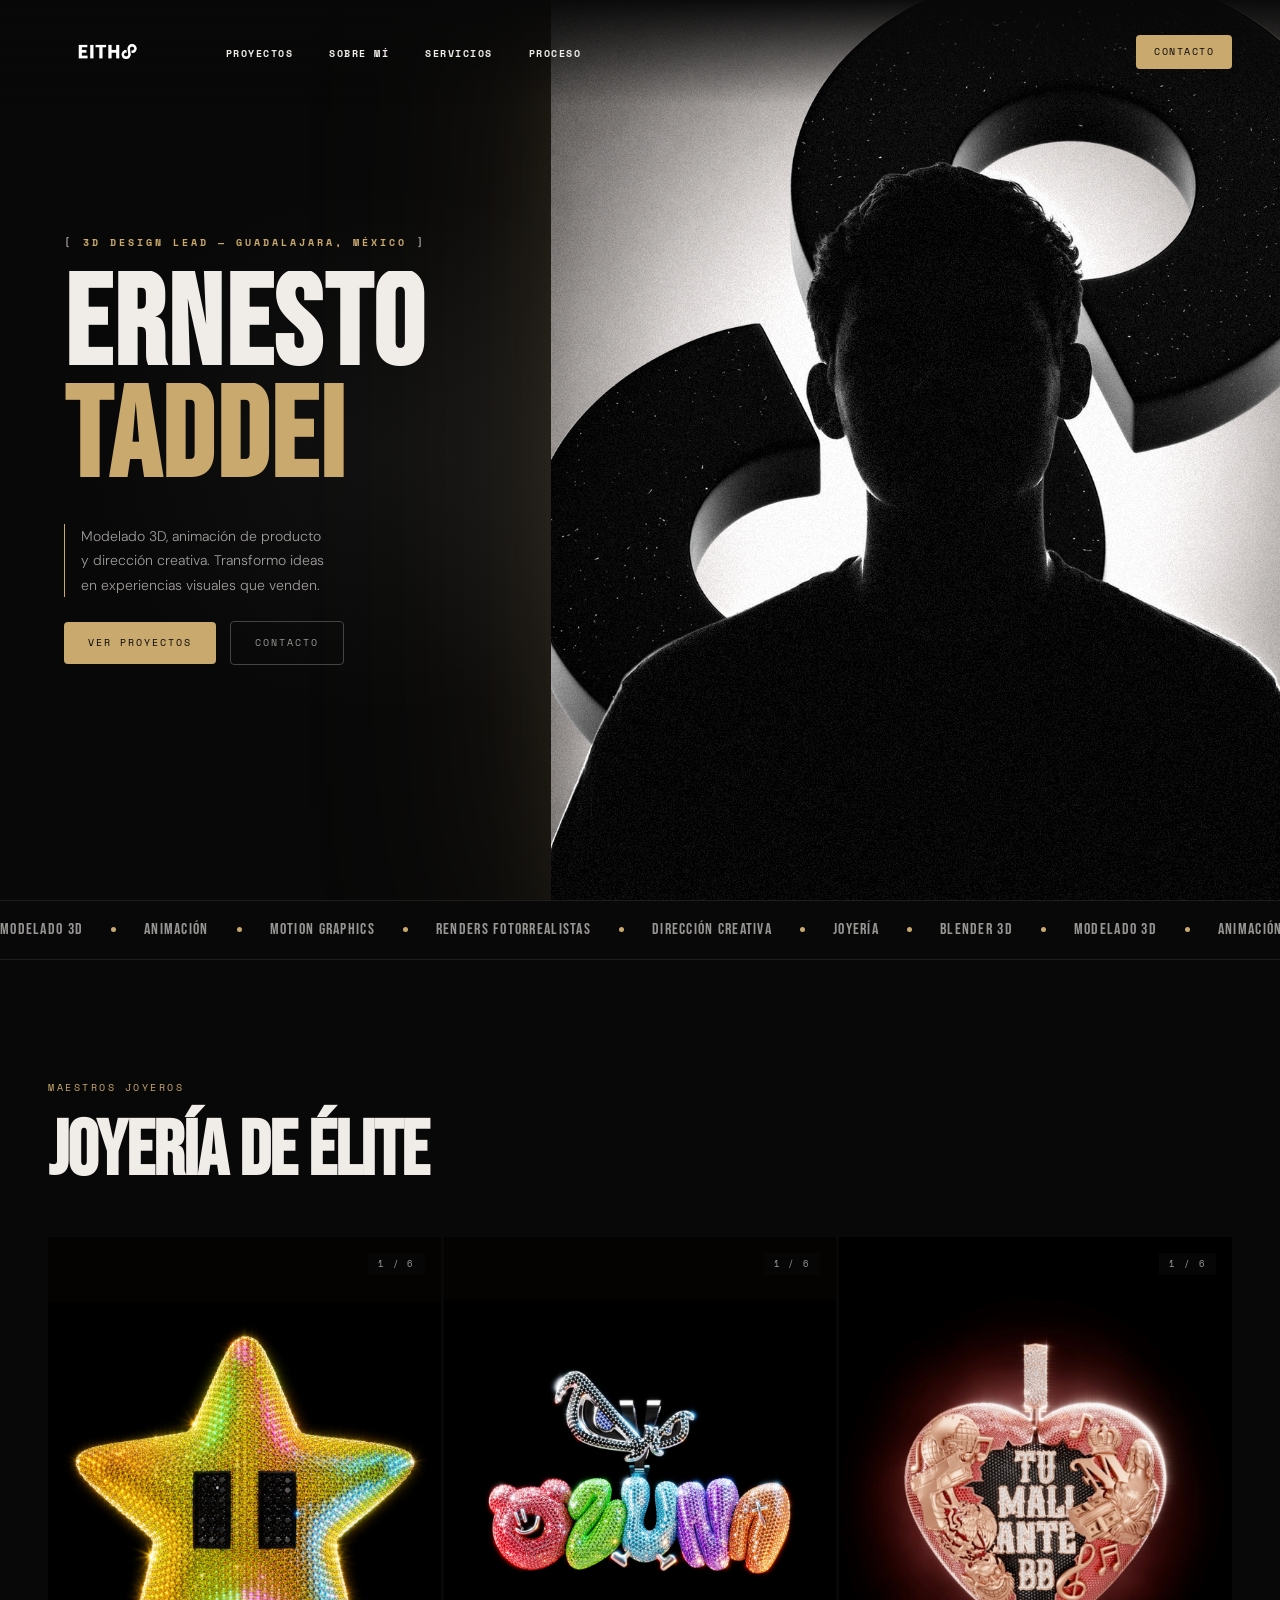
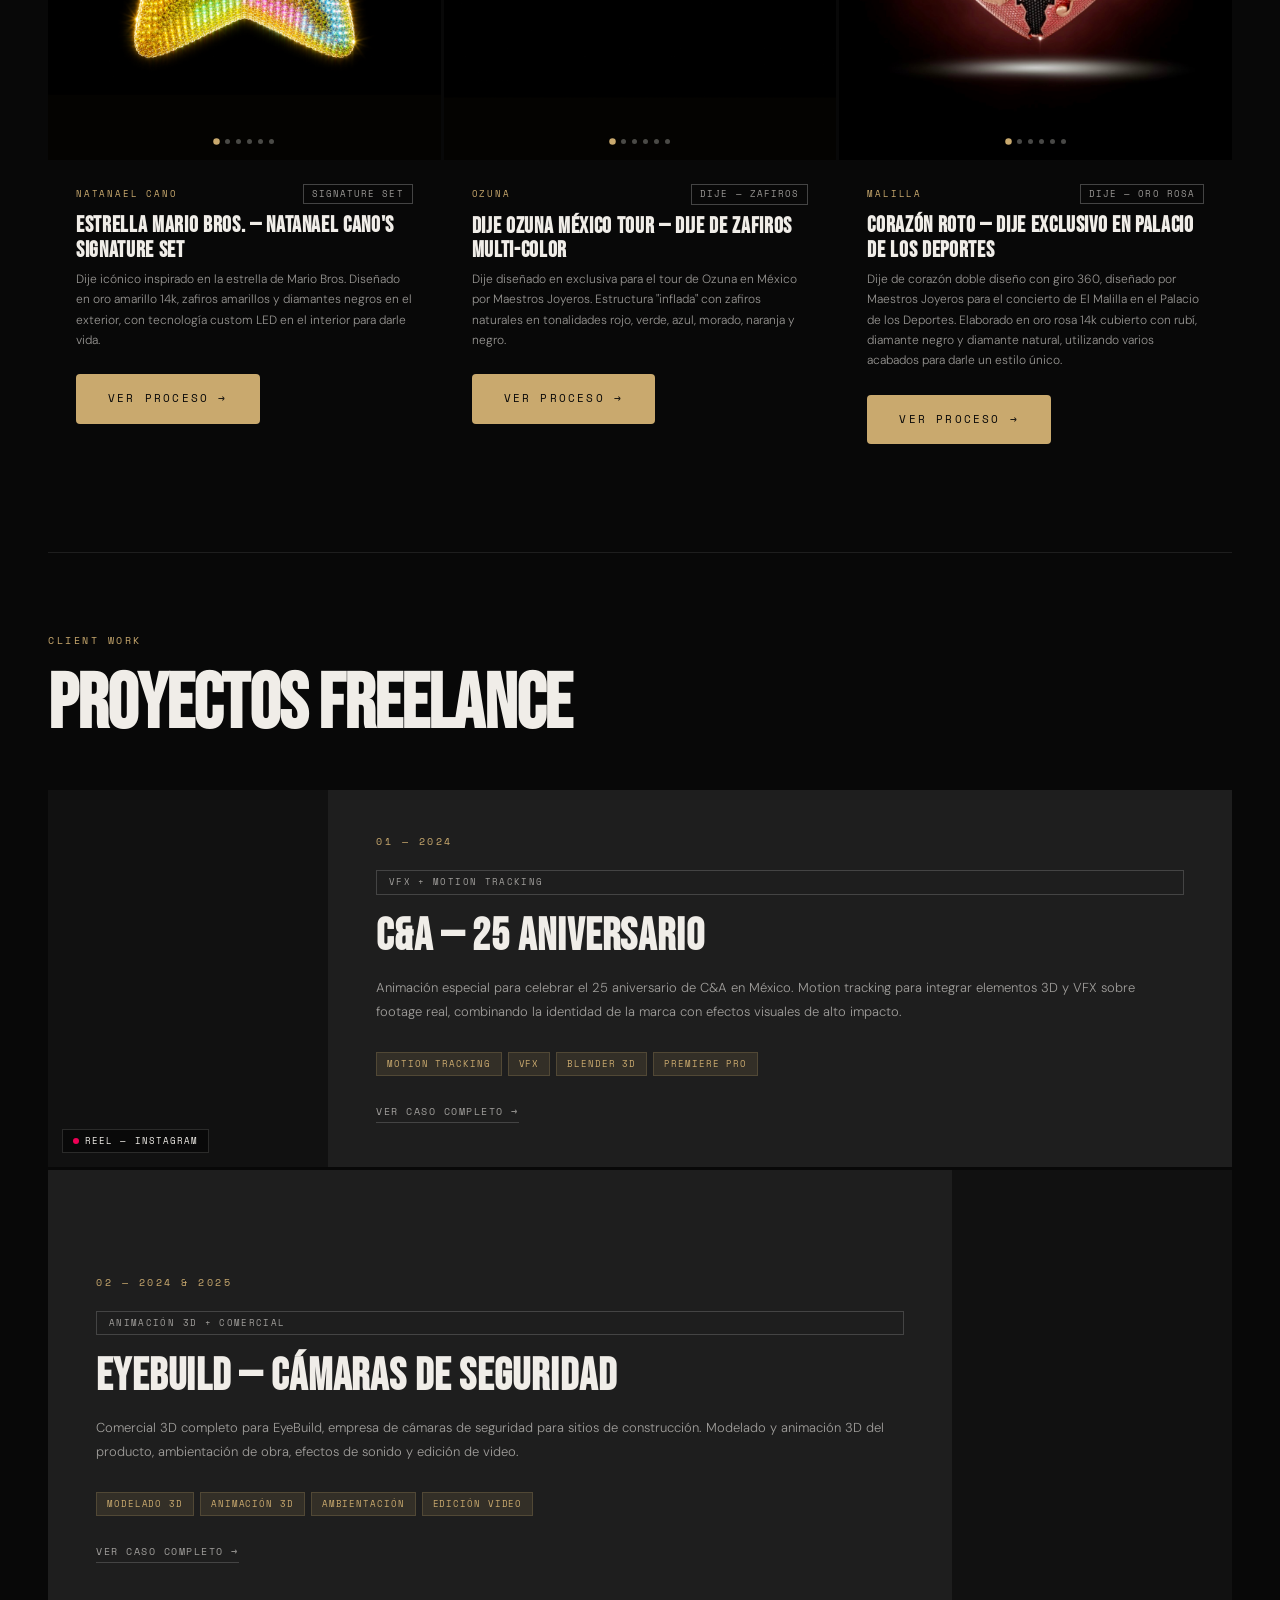
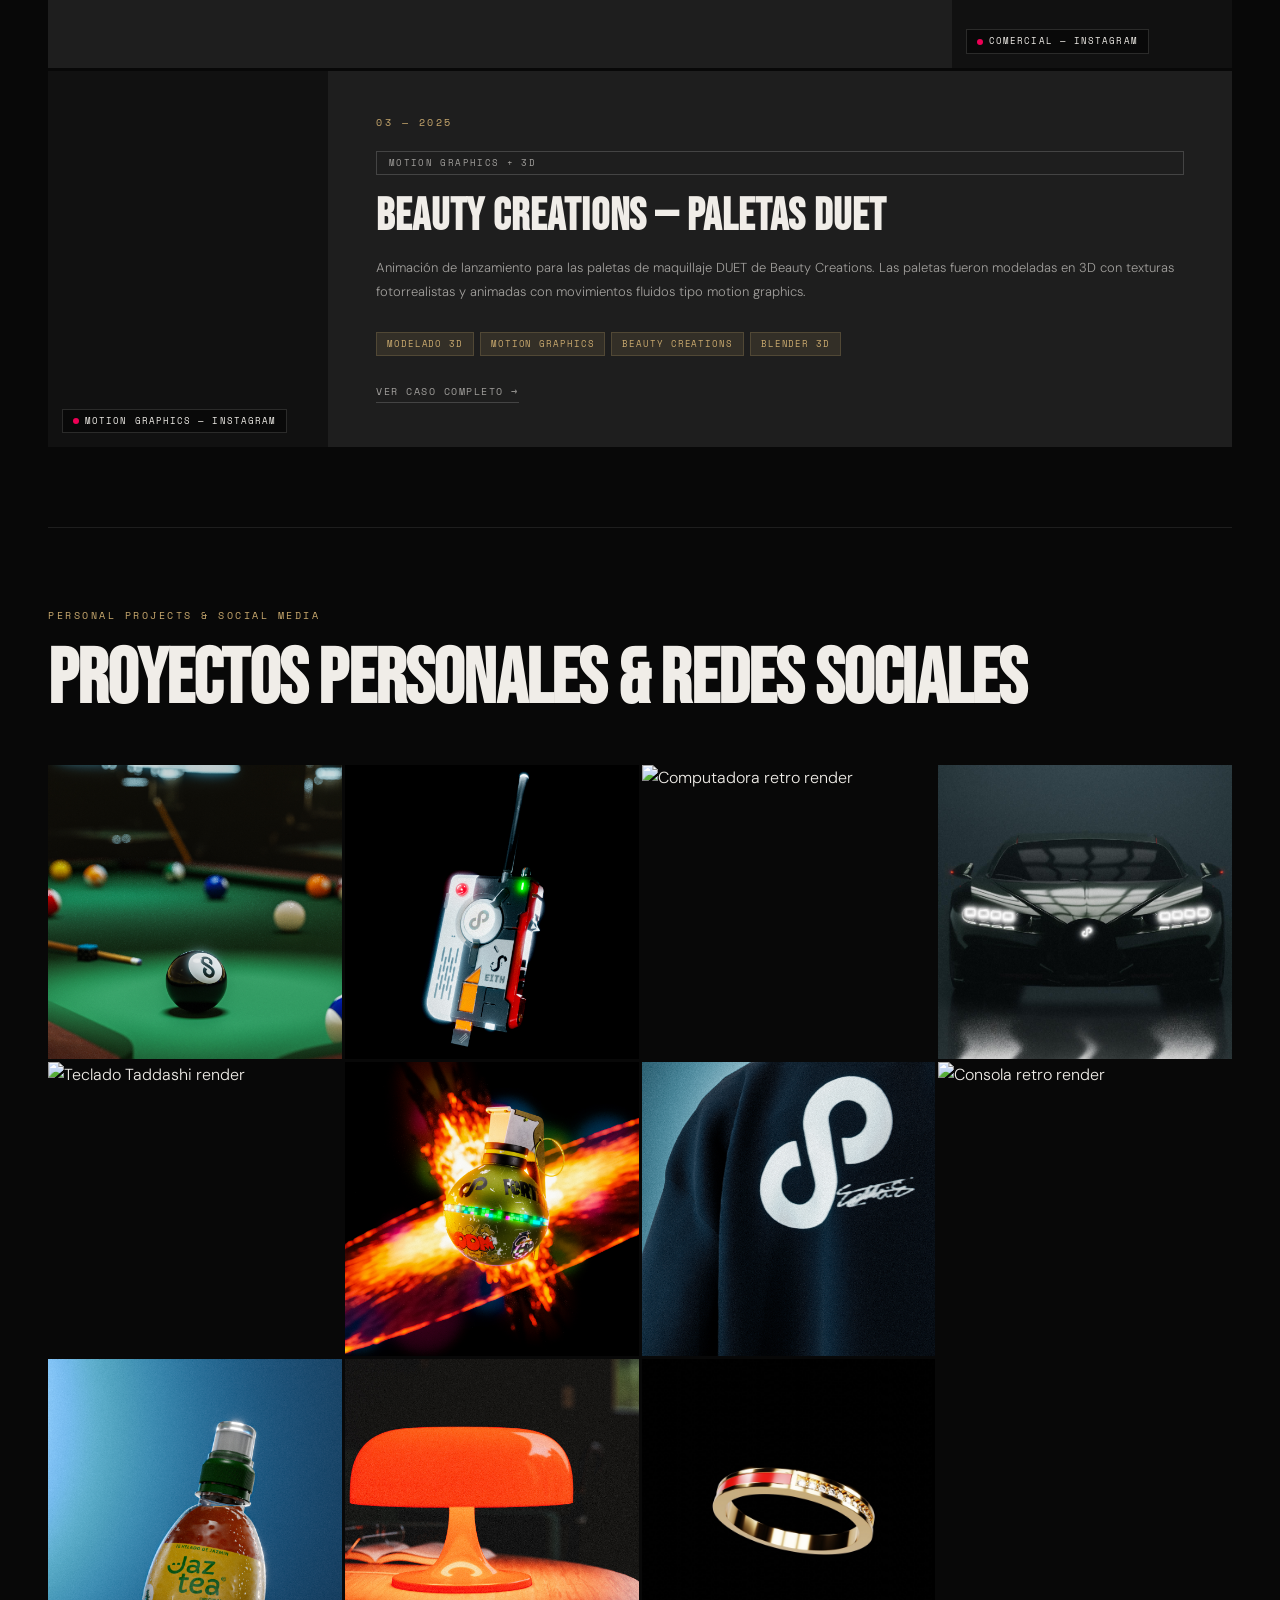
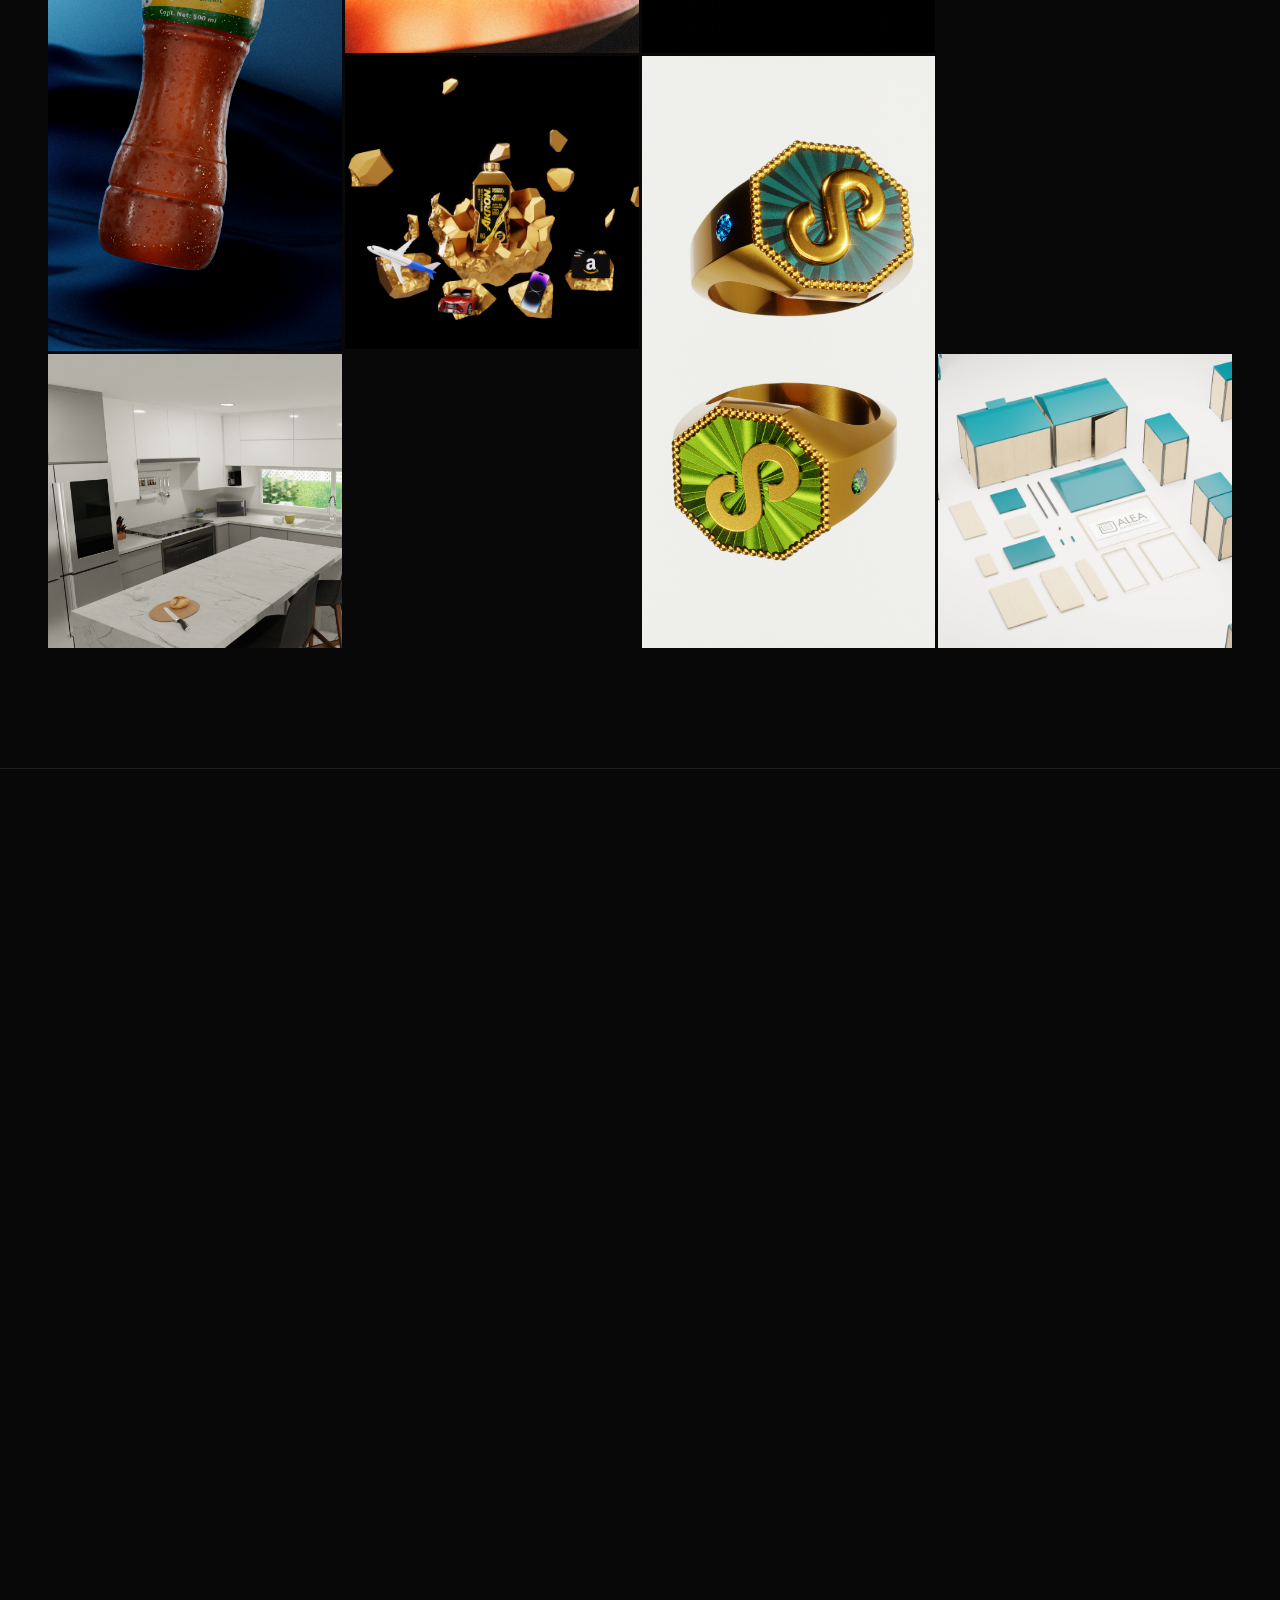
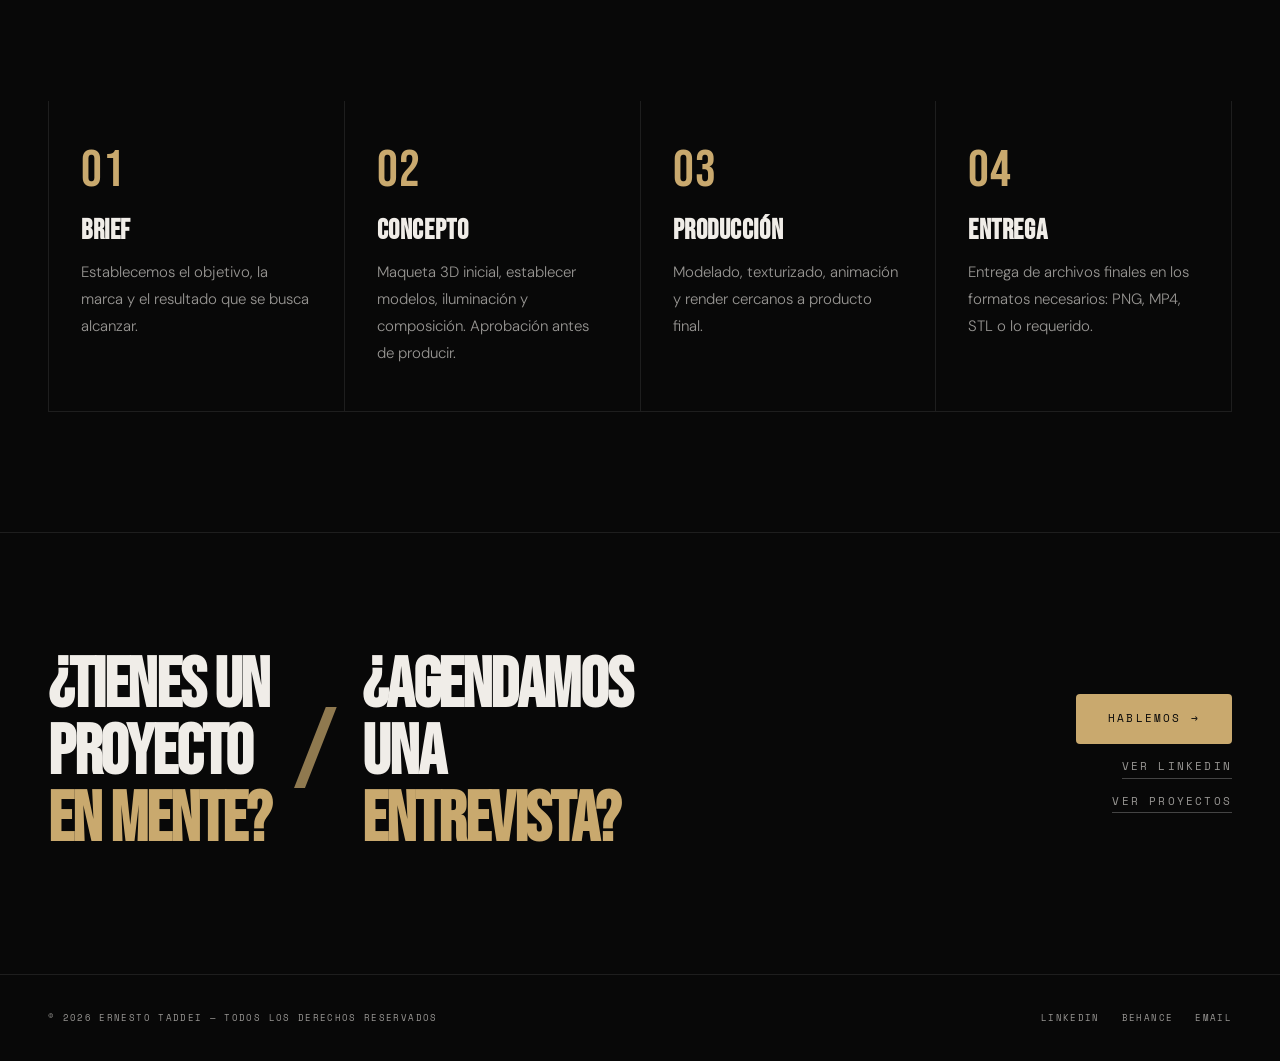
==== index.html @ a0e1994a "Actualiza años de proyectos EyeBuild y Beauty Creations Co-Authored-By: Claude Sonnet 5 <noreply@ant" ====
<!DOCTYPE html>
<html lang="es">
<head>
<meta charset="UTF-8"/>
<meta name="viewport" content="width=device-width, initial-scale=1.0"/>
<title>Ernesto Taddei — 3D Design Lead</title>
<link rel="stylesheet" href="assets/css/global.css"/>
<style>
/* ── HERO ── */
#hero{min-height:100vh;display:flex;align-items:center;padding:0 64px;position:relative;overflow:hidden;}
.hero-bg{position:absolute;inset:0;background:radial-gradient(ellipse 70% 80% at 75% 50%, rgba(240,237,232,.09) 0%, transparent 65%),radial-gradient(ellipse 40% 50% at 30% 50%, rgba(240,237,232,.04) 0%, transparent 60%);}
.hero-model-placeholder{position:absolute;right:-8%;top:50%;transform:translateY(-50%);width:68%;height:110%;display:flex;align-items:center;justify-content:center;pointer-events:none;}
.hero-model-img{width:100%;height:100%;object-fit:contain;object-position:center;display:block;filter:drop-shadow(0 0 120px rgba(201,169,110,.14)) drop-shadow(0 0 40px rgba(201,169,110,.08));}
.hero-content{position:relative;z-index:2;display:flex;flex-direction:column;align-items:flex-start;justify-content:center;max-width:42%;gap:0;}
.hero-title-block{margin-bottom:28px;}
.hero-eyebrow{font-family:var(--font-mono);font-size:10px;font-weight:700;letter-spacing:.3em;color:var(--gold);text-transform:uppercase;margin-bottom:20px;display:flex;align-items:center;gap:10px;opacity:0;animation:fadeUp .8s .3s forwards;}
.hero-eyebrow::before{content:'[';color:var(--muted);}
.hero-eyebrow::after{content:']';color:var(--muted);}
.hero-title{font-family:var(--font-display);font-size:clamp(72px,10vw,160px);line-height:.88;letter-spacing:.02em;}
.hero-title .line{display:block;overflow:hidden;}
.hero-title .line span{display:block;opacity:0;transform:translateY(100%);animation:slideUp .9s var(--ease) forwards;}
.hero-title .line:nth-child(1) span{animation-delay:.4s;}
.hero-title .line:nth-child(2) span{animation-delay:.55s;}
.ht-white{color:var(--white);}
.ht-gold{color:var(--gold);}
.hero-desc-block{display:flex;flex-direction:column;align-items:flex-start;gap:20px;opacity:0;animation:fadeUp .9s .85s forwards;}
.hero-desc-text{font-size:14px;color:var(--muted2);line-height:1.75;max-width:320px;border-left:1px solid var(--gold);padding-left:16px;}
.hero-cta-row{display:flex;gap:14px;align-items:center;margin-top:4px;}
.hero-btn-primary{font-family:var(--font-mono);font-size:10px;letter-spacing:.2em;text-transform:uppercase;color:var(--black);background:var(--gold);padding:13px 24px;text-decoration:none;transition:background .3s;display:flex;align-items:center;gap:8px;white-space:nowrap;border-radius:4px;}
.hero-btn-primary:hover{background:var(--white);}
.hero-btn-secondary{font-family:var(--font-mono);font-size:10px;letter-spacing:.2em;text-transform:uppercase;color:var(--muted);text-decoration:none;border:1px solid var(--gray-mid);padding:13px 24px;transition:color .3s,border-color .3s;border-radius:4px;}
.hero-btn-secondary:hover{color:var(--white);border-color:var(--white);}
.hero-bottom-bar{position:absolute;bottom:32px;left:64px;right:64px;display:flex;justify-content:space-between;align-items:center;opacity:0;animation:fadeUp .8s 1.2s forwards;}
.hbb-scroll{font-family:var(--font-mono);font-size:9px;letter-spacing:.2em;color:var(--muted);text-transform:uppercase;display:flex;align-items:center;gap:8px;}
.hbb-scroll::after{content:'↓';}
.hbb-year{font-family:var(--font-mono);font-size:9px;letter-spacing:.2em;color:var(--muted);text-transform:uppercase;}

/* ── WORK ── */
#work{padding:120px 0;}
.work-section-header{display:flex;align-items:flex-end;justify-content:space-between;padding:0 48px;margin-bottom:48px;}
.wsh-tag{font-family:var(--font-mono);font-size:10px;letter-spacing:.25em;color:var(--gold);text-transform:uppercase;margin-bottom:20px;}
.wsh-title{font-family:var(--font-display);font-size:clamp(44px,6vw,80px);line-height:.95;letter-spacing:-.01em;}
.wsh-right{display:flex;flex-direction:column;align-items:flex-end;gap:8px;padding-bottom:4px;}
.wsh-count{font-family:var(--font-mono);font-size:10px;letter-spacing:.2em;color:var(--muted);text-transform:uppercase;}
.work-divider{border:none;border-top:1px solid var(--gray);margin:80px 48px;}

/* Jewelry cards */
.jewelry-grid{padding:0 48px;display:grid;grid-template-columns:repeat(3,1fr);gap:3px;}
.jewelry-card{position:relative;background:var(--black);overflow:hidden;}
.jewelry-card-inner{position:relative;aspect-ratio:3/4;overflow:hidden;}
.carousel{position:relative;width:100%;height:100%;}
.carousel-slides{display:flex;width:100%;height:100%;transition:transform .7s var(--ease);}
.carousel-slide{flex-shrink:0;width:100%;height:100%;position:relative;}
.slide-placeholder{width:100%;height:100%;display:flex;align-items:center;justify-content:center;font-family:var(--font-display);font-size:11px;letter-spacing:.3em;color:rgba(201,169,110,.25);text-transform:uppercase;transition:transform .8s var(--ease);}
.slide-placeholder.dark-gold{background:linear-gradient(160deg,#12100a 0%,#1f1a0e 50%,#100e08 100%);}
.slide-placeholder.dark-blue{background:linear-gradient(160deg,#090b12 0%,#111826 50%,#080a10 100%);}
.slide-placeholder.dark-green{background:linear-gradient(160deg,#090e09 0%,#111a12 50%,#080c09 100%);}
.slide-art{position:absolute;inset:0;display:flex;align-items:center;justify-content:center;}
.j-ring-svg{width:90px;height:90px;animation:rotateSlow 20s linear infinite;}
.j-necklace{display:flex;flex-direction:column;align-items:center;gap:4px;}
.j-chain{width:2px;height:60px;background:linear-gradient(to bottom,transparent,rgba(201,169,110,.7),transparent);}
.j-pendant{width:28px;height:28px;background:rgba(201,169,110,.2);border:1px solid rgba(201,169,110,.6);clip-path:polygon(50% 0%,100% 50%,50% 100%,0% 50%);animation:pulse 3s ease-in-out infinite;}
.jewelry-card:hover .slide-placeholder{transform:scale(1.04);}
.carousel-dots{position:absolute;bottom:16px;left:50%;transform:translateX(-50%);display:flex;gap:6px;z-index:10;}
.c-dot{width:5px;height:5px;border-radius:50%;background:rgba(240,237,232,.3);cursor:pointer;transition:background .3s,transform .3s;border:none;padding:0;}
.c-dot.active{background:var(--gold);transform:scale(1.3);}
.c-arrow{position:absolute;top:50%;transform:translateY(-50%);width:36px;height:36px;background:rgba(8,8,8,.7);border:1px solid rgba(240,237,232,.15);border-radius:50%;display:flex;align-items:center;justify-content:center;color:var(--white);font-size:14px;cursor:pointer;z-index:10;opacity:0;transition:opacity .3s,background .3s;}
.c-arrow.prev{left:12px;}
.c-arrow.next{right:12px;}
.jewelry-card:hover .c-arrow{opacity:1;}
.c-arrow:hover{background:var(--gold);color:var(--black);border-color:var(--gold);}
.img-count{position:absolute;top:16px;right:16px;font-family:var(--font-mono);font-size:9px;letter-spacing:.15em;color:var(--muted2);background:rgba(8,8,8,.75);padding:4px 10px;z-index:10;backdrop-filter:blur(4px);}
.jewelry-info{padding:24px 28px 28px;background:var(--black);}
.jinfo-top{display:flex;align-items:center;justify-content:space-between;margin-bottom:10px;}
.jinfo-client{font-family:var(--font-mono);font-size:9px;letter-spacing:.2em;color:var(--gold);text-transform:uppercase;}
.jinfo-tag{font-family:var(--font-mono);font-size:9px;letter-spacing:.12em;color:var(--muted);text-transform:uppercase;border:1px solid var(--gray-mid);padding:2px 8px;}
.jinfo-title{font-family:var(--font-display);font-size:22px;letter-spacing:.03em;line-height:1.1;margin-bottom:6px;}
.jinfo-desc{font-size:12px;color:var(--muted);line-height:1.7;}
.jewelry-info .btn-primary{margin-top:24px;}

/* Client cards */
.client-list{padding:0 48px;display:flex;flex-direction:column;gap:3px;}
.client-card{display:flex;flex-direction:row;background:var(--gray);overflow:hidden;position:relative;transition:background .4s;align-items:stretch;}
.client-card:hover{background:#161616;}
.client-card.reverse{flex-direction:row-reverse;}
.client-media{position:relative;width:280px;flex-shrink:0;overflow:hidden;background:#111;}
.client-media-placeholder{width:100%;height:100%;min-height:400px;display:flex;align-items:center;justify-content:center;font-family:var(--font-display);font-size:10px;letter-spacing:.3em;color:rgba(201,169,110,.2);text-transform:uppercase;transition:transform .8s var(--ease);}
.client-card:hover .client-media-placeholder{transform:scale(1.04);}
.play-btn{position:absolute;inset:0;display:flex;align-items:center;justify-content:center;background:rgba(8,8,8,.35);transition:background .3s;}
.play-btn:hover{background:rgba(8,8,8,.55);}
.play-circle{width:56px;height:56px;border-radius:50%;border:1.5px solid rgba(240,237,232,.5);display:flex;align-items:center;justify-content:center;transition:border-color .3s,transform .3s;}
.play-btn:hover .play-circle{border-color:var(--gold);transform:scale(1.1);}
.play-triangle{width:0;height:0;border-style:solid;border-width:9px 0 9px 16px;border-color:transparent transparent transparent var(--white);margin-left:4px;}
.client-info{padding:44px 48px;display:flex;flex-direction:column;justify-content:center;flex:1;}
.cinfo-num{font-family:var(--font-mono);font-size:10px;letter-spacing:.25em;color:var(--gold);text-transform:uppercase;margin-bottom:20px;}
.cinfo-category{display:inline-block;font-family:var(--font-mono);font-size:9px;letter-spacing:.15em;color:var(--muted);text-transform:uppercase;border:1px solid var(--gray-mid);padding:4px 12px;margin-bottom:20px;}
.cinfo-title{font-family:var(--font-display);font-size:clamp(28px,3.5vw,48px);line-height:1;letter-spacing:.02em;margin-bottom:16px;}
.cinfo-desc{font-size:13px;color:var(--muted);line-height:1.85;margin-bottom:28px;}
.cinfo-tags{display:flex;flex-wrap:wrap;gap:6px;margin-bottom:28px;}
.ctag{font-family:var(--font-mono);font-size:9px;letter-spacing:.1em;color:var(--gold);text-transform:uppercase;background:var(--gold-dim);border:1px solid rgba(201,169,110,.2);padding:4px 10px;}
.cinfo-link{display:inline-flex;align-items:center;gap:8px;font-family:var(--font-mono);font-size:10px;letter-spacing:.15em;color:var(--muted);text-decoration:none;text-transform:uppercase;border-bottom:1px solid var(--gray-mid);padding-bottom:2px;transition:color .3s,border-color .3s;align-self:flex-start;}
.cinfo-link:hover{color:var(--gold);border-color:var(--gold);}
.video-badge{position:absolute;top:14px;left:14px;display:flex;align-items:center;gap:6px;background:rgba(8,8,8,.8);border:1px solid rgba(240,237,232,.15);padding:4px 10px;font-family:var(--font-mono);font-size:9px;letter-spacing:.12em;color:var(--white);text-transform:uppercase;z-index:5;backdrop-filter:blur(4px);}
.vb-dot{width:6px;height:6px;border-radius:50%;background:#e05;animation:blinkDot 1.5s ease-in-out infinite;}

/* Personal masonry */
.ver-mas-row{display:flex;justify-content:center;padding:40px 48px 0;}
.masonry-grid{padding:0 48px;display:flex;gap:3px;align-items:flex-start;}
.m-col{flex:1;display:flex;flex-direction:column;gap:3px;min-width:0;}
.m-card{position:relative;overflow:hidden;display:block;aspect-ratio:1;}
.m-card.m-tall{aspect-ratio:1/2.015;}
.m-card.m-short{aspect-ratio:4/3;}
.m-art{width:100%;height:100%;overflow:hidden;transition:transform .8s var(--ease);}
.m-art img,.m-art video{width:100%;height:100%;object-fit:cover;display:block;}
.m-card:hover .m-art{transform:scale(1.06);}
.m-overlay{position:absolute;inset:0;background:linear-gradient(to top,rgba(8,8,8,.95) 0%,rgba(8,8,8,.3) 50%,transparent 100%);display:flex;flex-direction:column;justify-content:flex-end;padding:20px;opacity:0;transition:opacity .4s;}
.m-card:hover .m-overlay{opacity:1;}
.m-platform{font-family:var(--font-mono);font-size:9px;letter-spacing:.2em;color:var(--gold);text-transform:uppercase;margin-bottom:6px;}
.m-title{font-family:var(--font-display);font-size:18px;line-height:1.1;margin-bottom:6px;}
.m-stats{display:none;}

/* About */
#about{padding:120px 48px;display:grid;grid-template-columns:1fr 1fr;gap:48px;align-items:stretch;border-top:1px solid var(--gray);}
.about-img-frame{background:var(--gray);position:relative;overflow:hidden;height:100%;}
.about-img-ph{width:100%;height:100%;background:linear-gradient(160deg,#111 0%,#1d1508 60%,#111 100%);display:flex;align-items:center;justify-content:center;font-family:var(--font-display);font-size:120px;color:rgba(201,169,110,.08);letter-spacing:-.05em;}
.about-img-label{position:absolute;bottom:-1px;left:-1px;background:var(--gold);color:var(--black);font-family:var(--font-mono);font-size:9px;letter-spacing:.2em;text-transform:uppercase;padding:7px 14px;}
.about-eyebrow{font-family:var(--font-mono);font-size:10px;letter-spacing:.3em;color:var(--gold);text-transform:uppercase;margin-bottom:20px;}
.about-headline{font-family:var(--font-display);font-size:clamp(36px,5vw,64px);line-height:1;margin-bottom:28px;}
.about-body{font-size:14px;color:var(--muted);line-height:1.9;margin-bottom:40px;}
.about-body strong{color:var(--white);font-weight:400;}
.skills-grid{display:grid;grid-template-columns:1fr 1fr;gap:14px;margin-bottom:40px;}
.skill-name{font-family:var(--font-mono);font-size:9px;letter-spacing:.15em;color:var(--muted);text-transform:uppercase;padding-bottom:10px;border-bottom:1px solid var(--gray);}
.award-box{border:1px solid var(--gray);padding:18px 22px;display:flex;gap:14px;align-items:center;}
.award-icon{width:38px;height:38px;background:var(--gold-dim);border:1px solid rgba(201,169,110,.4);display:flex;align-items:center;justify-content:center;font-size:16px;flex-shrink:0;}
.award-title{font-size:13px;font-weight:500;}
.award-sub{font-family:var(--font-mono);font-size:9px;color:var(--gold);letter-spacing:.1em;margin-top:3px;}

/* Services */
#services{padding:120px 0;border-top:1px solid var(--gray);}
.services-grid{padding:0 48px;display:grid;grid-template-columns:repeat(3,1fr);gap:1px;background:var(--gray);margin-top:60px;border:1px solid var(--gray);}
.service-card{background:var(--black);padding:44px 32px;position:relative;overflow:hidden;transition:background .4s;}
.service-card::before{content:'';position:absolute;bottom:0;left:0;right:0;height:2px;background:var(--gold);transform:scaleX(0);transform-origin:left;transition:transform .4s var(--ease);}
.service-card:hover::before{transform:scaleX(1);}
.service-card:hover{background:rgba(201,169,110,.03);}
.svc-num{font-family:var(--font-display);font-size:52px;letter-spacing:.02em;color:var(--gold);margin-bottom:20px;line-height:1;}
.svc-name{font-family:var(--font-display);font-size:28px;line-height:1;margin-bottom:14px;letter-spacing:.02em;}
.svc-desc{font-size:15px;color:var(--muted);line-height:1.8;margin-bottom:28px;}
.svc-list{list-style:none;display:flex;flex-direction:column;gap:7px;}
.svc-list li{font-family:var(--font-mono);font-size:11px;letter-spacing:.15em;color:var(--gray-light);text-transform:uppercase;padding-left:14px;position:relative;}
.svc-list li::before{content:'—';position:absolute;left:0;color:var(--gold);}

/* Client logo band */
.clients-band{border-top:1px solid var(--gray);border-bottom:1px solid var(--gray);padding:56px 0;overflow:hidden;position:relative;}
.clients-label{font-family:var(--font-mono);font-size:10px;letter-spacing:.25em;color:var(--muted);text-transform:uppercase;text-align:center;margin-bottom:36px;}
.clients-track-wrap{position:relative;overflow:hidden;}
.clients-fade{position:absolute;top:0;bottom:0;width:120px;z-index:2;pointer-events:none;}
.clients-fade-left{left:0;background:linear-gradient(to right,var(--black) 0%,transparent 100%);}
.clients-fade-right{right:0;background:linear-gradient(to left,var(--black) 0%,transparent 100%);}
.clients-track{display:flex;align-items:center;gap:0;animation:clientsScroll 28s linear infinite;width:max-content;}
.clients-track:hover{animation-play-state:paused;}
.client-logo-item{display:flex;flex-direction:column;align-items:center;gap:10px;padding:0 48px;border-right:1px solid var(--gray);cursor:default;transition:opacity .3s;}
.clients-track:not(:hover) .client-logo-item{opacity:.45;}
.clients-track:hover .client-logo-item{opacity:.35;}
.clients-track:hover .client-logo-item:hover{opacity:1;}
.client-logo-box{height:52px;display:flex;align-items:center;justify-content:center;}
.client-logo-box img{height:100%;width:auto;object-fit:contain;display:block;}
.client-logo-name{font-family:var(--font-mono);font-size:9px;letter-spacing:.18em;color:var(--muted);text-transform:uppercase;white-space:nowrap;transition:color .3s;}
.client-logo-item:hover .client-logo-name{color:var(--gold);}

/* Process */
#process{padding:120px 48px;border-top:1px solid var(--gray);}
.process-steps{display:grid;grid-template-columns:repeat(4,1fr);gap:0;margin-top:72px;border-left:1px solid var(--gray);}
.process-step{background:var(--black);padding:44px 32px;border-right:1px solid var(--gray);border-bottom:1px solid var(--gray);position:relative;overflow:hidden;transition:background .4s;}
.process-step::before{content:'';position:absolute;bottom:0;left:0;right:0;height:2px;background:var(--gold);transform:scaleX(0);transform-origin:left;transition:transform .4s var(--ease);}
.process-step:hover::before{transform:scaleX(1);}
.process-step:hover{background:rgba(201,169,110,.03);}
.step-num{font-family:var(--font-display);font-size:52px;letter-spacing:.02em;color:var(--gold);margin-bottom:20px;line-height:1;}
.step-title{font-family:var(--font-display);font-size:28px;line-height:1;margin-bottom:14px;letter-spacing:.02em;}
.step-desc{font-size:15px;color:var(--muted);line-height:1.8;}

/* CTA */
#cta{padding:120px 48px;border-top:1px solid var(--gray);display:grid;grid-template-columns:1fr auto;align-items:center;gap:60px;}
.cta-questions{display:flex;align-items:center;gap:24px;}
.cta-title{font-family:var(--font-display);font-size:clamp(36px,5.5vw,90px);line-height:.95;letter-spacing:-.02em;}
.cta-title span{color:var(--gold);}
.cta-slash{font-family:var(--font-display);font-size:clamp(60px,9vw,140px);color:var(--gold);line-height:1;flex-shrink:0;opacity:.7;}
.cta-actions{display:flex;flex-direction:column;gap:14px;align-items:flex-end;flex-shrink:0;}

/* ── MOBILE ── */
@media (max-width: 768px) {
  /* Hero */
  #hero { padding: 0 24px; }
  .hero-content { max-width: 100%; }
  .hero-model-placeholder { right: -10%; width: 80%; opacity: 0.35; }
  .hero-bottom-bar { left: 24px; right: 24px; }

  /* Work */
  #work { padding: 80px 0; }
  .work-section-header { flex-direction: column; align-items: flex-start; gap: 10px; padding: 0 24px; }
  .wsh-right { align-items: flex-start; }
  .work-divider { margin: 60px 24px; }

  /* Jewelry grid — single column */
  .jewelry-grid { padding: 0 24px; grid-template-columns: 1fr; gap: 16px; }
  .jewelry-card-inner { aspect-ratio: 3/4; }

  /* Freelance client cards — stack vertically */
  .client-list { padding: 0 24px; }
  .client-card, .client-card.reverse { flex-direction: column; }
  .client-media { width: 100% !important; height: 260px !important; max-height: 260px !important; aspect-ratio: unset !important; flex-shrink: 0; }
  .client-media-placeholder { min-height: unset !important; height: 100% !important; aspect-ratio: unset !important; }
  .client-info { padding: 28px 24px; }

  /* Personal masonry — 2 columns */
  .masonry-grid { padding: 0 24px; flex-wrap: wrap; }
  .m-col { flex: 0 0 calc(50% - 1.5px); }
  .ver-mas-row { padding: 32px 24px 0; }

  /* About — single column */
  #about { grid-template-columns: 1fr; gap: 40px; padding: 80px 24px; }
  .about-img-frame { aspect-ratio: 4/5; height: auto; }

  /* Services — single column */
  #services { padding: 80px 0; }
  .services-grid { padding: 0 24px; grid-template-columns: 1fr; }

  /* Process — 2 columns */
  #process { padding: 80px 24px; }
  .process-steps { grid-template-columns: 1fr 1fr; }

  /* CTA — single column */
  #cta { grid-template-columns: 1fr; padding: 80px 24px; gap: 32px; }
  .cta-actions { align-items: flex-start; }
}

/* ── LIGHTBOX ── */
.lb-overlay{position:fixed;inset:0;background:rgba(0,0,0,0.92);z-index:8000;display:flex;align-items:center;justify-content:center;opacity:0;pointer-events:none;transition:opacity .3s var(--ease);}
.lb-overlay.active{opacity:1;pointer-events:all;}
.lb-inner{position:relative;max-width:90vw;max-height:88vh;display:flex;align-items:center;justify-content:center;}
.lb-inner img,.lb-inner video{max-width:90vw;max-height:88vh;object-fit:contain;display:block;border:1px solid rgba(201,169,110,0.15);}
.lb-close{position:fixed;top:28px;right:36px;background:none;border:1px solid rgba(240,237,232,0.2);color:var(--white);font-family:var(--font-mono);font-size:14px;letter-spacing:.1em;padding:8px 14px;cursor:pointer;transition:border-color .2s,color .2s;}
.lb-close:hover{border-color:var(--gold);color:var(--gold);}
.m-card{cursor:pointer;}
</style>
</head>
<body>

<div class="cursor" id="cursor"></div>
<div class="cursor-ring" id="cursorRing"></div>

<!-- NAV -->
<nav>
  <a href="index.html" class="nav-logo"><img src="assets/logo.png" alt="Eith Studio Logo" class="nav-logo-img"></a>
  <ul class="nav-links">
    <li><a href="#work">Proyectos</a></li>
    <li><a href="#about">Sobre mí</a></li>
    <li><a href="#services">Servicios</a></li>
    <li><a href="#process">Proceso</a></li>
  </ul>
  <a href="contact.html" class="nav-cta">Contacto</a>
</nav>

<!-- HERO -->
<section id="hero">
  <div class="hero-bg"></div>
  <div class="hero-model-placeholder">
    <img src="foto retrato noise.png" alt="3D Model" class="hero-model-img"/>
  </div>
  <div class="hero-content">
    <div class="hero-title-block">
      <p class="hero-eyebrow">3D Design Lead — Guadalajara, México</p>
      <h1 class="hero-title">
        <span class="line"><span class="ht-white">ERNESTO</span></span>
        <span class="line"><span class="ht-gold">TADDEI</span></span>
      </h1>
    </div>
    <div class="hero-desc-block">
      <p class="hero-desc-text">Modelado 3D, animación de producto<br/>y dirección creativa. Transformo ideas<br/>en experiencias visuales que venden.</p>
      <div class="hero-cta-row">
        <a href="#work" class="hero-btn-primary">Ver proyectos</a>
        <a href="contact.html" class="hero-btn-secondary">Contacto</a>
      </div>
    </div>
  </div>
</section>

<!-- MARQUEE -->
<div class="marquee-wrap">
  <div class="marquee-track">
    <div class="marquee-item"><span>Modelado 3D</span><div class="m-dot"></div><span>Animación</span><div class="m-dot"></div><span>Motion Graphics</span><div class="m-dot"></div><span>Renders Fotorrealistas</span><div class="m-dot"></div><span>Dirección Creativa</span><div class="m-dot"></div><span>Joyería</span><div class="m-dot"></div><span>Blender 3D</span><div class="m-dot"></div></div>
    <div class="marquee-item"><span>Modelado 3D</span><div class="m-dot"></div><span>Animación</span><div class="m-dot"></div><span>Motion Graphics</span><div class="m-dot"></div><span>Renders Fotorrealistas</span><div class="m-dot"></div><span>Dirección Creativa</span><div class="m-dot"></div><span>Joyería</span><div class="m-dot"></div><span>Blender 3D</span><div class="m-dot"></div></div>
  </div>
</div>

<!-- WORK -->
<section id="work">

  <!-- SECCIÓN 1: MAESTROS JOYEROS -->
  <div class="work-section-header reveal">
    <div class="wsh-left">
      <p class="wsh-tag">Maestros Joyeros</p>
      <h2 class="wsh-title">JOYERÍA DE ÉLITE</h2>
    </div>
  </div>

  <div class="jewelry-grid reveal">
    <!-- Card 1 — Natanael Cano -->
    <div class="jewelry-card" data-carousel="0">
      <div class="jewelry-card-inner">
        <div class="carousel">
          <div class="carousel-slides" id="cs-0">
            <div class="carousel-slide"><img src="Joyería/1.png" alt="Vista Frontal" style="width:100%;height:100%;object-fit:cover;display:block;"/></div>
            <div class="carousel-slide"><img src="Joyería/2.png" alt="Detalle Gema" style="width:100%;height:100%;object-fit:cover;display:block;"/></div>
            <div class="carousel-slide"><img src="Joyería/3.png" alt="Con Cadena" style="width:100%;height:100%;object-fit:cover;display:block;"/></div>
            <div class="carousel-slide"><img src="Joyería/4.png" alt="Lateral 45°" style="width:100%;height:100%;object-fit:cover;display:block;"/></div>
            <div class="carousel-slide"><img src="Joyería/5.png" alt="Render Final" style="width:100%;height:100%;object-fit:cover;display:block;"/></div>
            <div class="carousel-slide"><img src="Joyería/6.png" alt="Pieza Final" style="width:100%;height:100%;object-fit:cover;display:block;"/></div>
          </div>
          <div class="carousel-dots" id="cd-0"><button class="c-dot active" onclick="goTo(0,0)"></button><button class="c-dot" onclick="goTo(0,1)"></button><button class="c-dot" onclick="goTo(0,2)"></button><button class="c-dot" onclick="goTo(0,3)"></button><button class="c-dot" onclick="goTo(0,4)"></button><button class="c-dot" onclick="goTo(0,5)"></button></div>
          <button class="c-arrow prev" onclick="step(0,-1)">‹</button>
          <button class="c-arrow next" onclick="step(0,1)">›</button>
        </div>
        <div class="img-count">1 / 6</div>
      </div>
      <div class="jewelry-info">
        <div class="jinfo-top"><span class="jinfo-client">Natanael Cano</span><span class="jinfo-tag">Signature Set</span></div>
        <h3 class="jinfo-title">Estrella Mario Bros. — Natanael Cano's Signature Set</h3>
        <p class="jinfo-desc">Dije icónico inspirado en la estrella de Mario Bros. Diseñado en oro amarillo 14k, zafiros amarillos y diamantes negros en el exterior, con tecnología custom LED en el interior para darle vida.</p>
        <a href="projects/natanael-cano.html" class="btn-primary">Ver proceso →</a>
      </div>
    </div>

    <!-- Card 2 — Ozuna -->
    <div class="jewelry-card" data-carousel="1">
      <div class="jewelry-card-inner">
        <div class="carousel">
          <div class="carousel-slides" id="cs-1">
            <div class="carousel-slide"><img src="Joyería/7.png" alt="Vista Frontal" style="width:100%;height:100%;object-fit:cover;display:block;"/></div>
            <div class="carousel-slide"><img src="Joyería/8.png" alt="Zafiro Central" style="width:100%;height:100%;object-fit:cover;display:block;"/></div>
            <div class="carousel-slide"><img src="Joyería/9.png" alt="Set Completo" style="width:100%;height:100%;object-fit:cover;display:block;"/></div>
            <div class="carousel-slide"><img src="Joyería/10.png" alt="Paleta de Zafiros" style="width:100%;height:100%;object-fit:cover;display:block;"/></div>
            <div class="carousel-slide"><img src="Joyería/11.png" alt="Render Lateral" style="width:100%;height:100%;object-fit:cover;display:block;"/></div>
            <div class="carousel-slide"><img src="Joyería/12.png" alt="Pieza Final" style="width:100%;height:100%;object-fit:cover;display:block;"/></div>
          </div>
          <div class="carousel-dots" id="cd-1"><button class="c-dot active" onclick="goTo(1,0)"></button><button class="c-dot" onclick="goTo(1,1)"></button><button class="c-dot" onclick="goTo(1,2)"></button><button class="c-dot" onclick="goTo(1,3)"></button><button class="c-dot" onclick="goTo(1,4)"></button><button class="c-dot" onclick="goTo(1,5)"></button></div>
          <button class="c-arrow prev" onclick="step(1,-1)">‹</button>
          <button class="c-arrow next" onclick="step(1,1)">›</button>
        </div>
        <div class="img-count">1 / 6</div>
      </div>
      <div class="jewelry-info">
        <div class="jinfo-top"><span class="jinfo-client">Ozuna</span><span class="jinfo-tag">Dije — Zafiros</span></div>
        <h3 class="jinfo-title">Dije Ozuna México Tour — Dije de Zafiros Multi-Color</h3>
        <p class="jinfo-desc">Dije diseñado en exclusiva para el tour de Ozuna en México por Maestros Joyeros. Estructura "inflada" con zafiros naturales en tonalidades rojo, verde, azul, morado, naranja y negro.</p>
        <a href="projects/ozuna.html" class="btn-primary">Ver proceso →</a>
      </div>
    </div>

    <!-- Card 3 — Malilla -->
    <div class="jewelry-card" data-carousel="2">
      <div class="jewelry-card-inner">
        <div class="carousel">
          <div class="carousel-slides" id="cs-2">
            <div class="carousel-slide"><img src="Joyería/13.png" alt="Vista Frontal" style="width:100%;height:100%;object-fit:cover;display:block;"/></div>
            <div class="carousel-slide"><img src="Joyería/14.png" alt="Detalle Inner" style="width:100%;height:100%;object-fit:cover;display:block;"/></div>
            <div class="carousel-slide"><img src="Joyería/15.png" alt="Con Cadena" style="width:100%;height:100%;object-fit:cover;display:block;"/></div>
            <div class="carousel-slide"><img src="Joyería/16.png" alt="Con Rubí Central" style="width:100%;height:100%;object-fit:cover;display:block;"/></div>
            <div class="carousel-slide"><img src="Joyería/17.png" alt="Vista 3/4" style="width:100%;height:100%;object-fit:cover;display:block;"/></div>
            <div class="carousel-slide"><video src="Joyería/18.MP4" autoplay muted loop playsinline style="width:100%;height:100%;object-fit:cover;display:block;"></video></div>
          </div>
          <div class="carousel-dots" id="cd-2"><button class="c-dot active" onclick="goTo(2,0)"></button><button class="c-dot" onclick="goTo(2,1)"></button><button class="c-dot" onclick="goTo(2,2)"></button><button class="c-dot" onclick="goTo(2,3)"></button><button class="c-dot" onclick="goTo(2,4)"></button><button class="c-dot" onclick="goTo(2,5)"></button></div>
          <button class="c-arrow prev" onclick="step(2,-1)">‹</button>
          <button class="c-arrow next" onclick="step(2,1)">›</button>
        </div>
        <div class="img-count">1 / 6</div>
      </div>
      <div class="jewelry-info">
        <div class="jinfo-top"><span class="jinfo-client">Malilla</span><span class="jinfo-tag">Dije — Oro Rosa</span></div>
        <h3 class="jinfo-title">Corazón Roto — Dije Exclusivo en Palacio de los Deportes</h3>
        <p class="jinfo-desc">Dije de corazón doble diseño con giro 360, diseñado por Maestros Joyeros para el concierto de El Malilla en el Palacio de los Deportes. Elaborado en oro rosa 14k cubierto con rubí, diamante negro y diamante natural, utilizando varios acabados para darle un estilo único.</p>
        <a href="projects/malilla.html" class="btn-primary">Ver proceso →</a>
      </div>
    </div>
  </div>


  <hr class="work-divider"/>

  <!-- SECCIÓN 2: FREELANCE -->
  <div class="work-section-header reveal">
    <div class="wsh-left">
      <p class="wsh-tag">Client Work</p>
      <h2 class="wsh-title">PROYECTOS FREELANCE</h2>
    </div>
  </div>

  <div class="client-list reveal">
    <!-- C&A -->
    <div class="client-card">
      <div class="client-media" style="aspect-ratio:1/1;">
        <video src="Freelance/C&A.mp4" autoplay muted loop playsinline style="width:100%;height:100%;object-fit:cover;display:block;"></video>
        <div class="video-badge" style="bottom:14px;top:auto;left:14px;"><div class="vb-dot"></div>Reel — Instagram</div>
      </div>
      <div class="client-info">
        <div class="cinfo-num">01 — 2024</div>
        <span class="cinfo-category">VFX + Motion Tracking</span>
        <h3 class="cinfo-title">C&A — 25 ANIVERSARIO</h3>
        <p class="cinfo-desc">Animación especial para celebrar el 25 aniversario de C&A en México. Motion tracking para integrar elementos 3D y VFX sobre footage real, combinando la identidad de la marca con efectos visuales de alto impacto.</p>
        <div class="cinfo-tags"><span class="ctag">Motion Tracking</span><span class="ctag">VFX</span><span class="ctag">Blender 3D</span><span class="ctag">Premiere Pro</span></div>
        <a href="projects/ca-aniversario.html" class="cinfo-link">Ver caso completo →</a>
      </div>
    </div>

    <!-- EyeBuild -->
    <div class="client-card reverse">
      <div class="client-media" style="aspect-ratio:9/16;">
        <video src="Freelance/EyeBuild.MP4" autoplay muted loop playsinline style="width:100%;height:100%;object-fit:cover;display:block;"></video>
        <div class="video-badge" style="bottom:14px;top:auto;left:14px;"><div class="vb-dot"></div>Comercial — Instagram</div>
      </div>
      <div class="client-info">
        <div class="cinfo-num">02 — 2024 & 2025</div>
        <span class="cinfo-category">Animación 3D + Comercial</span>
        <h3 class="cinfo-title">EYEBUILD — CÁMARAS DE SEGURIDAD</h3>
        <p class="cinfo-desc">Comercial 3D completo para EyeBuild, empresa de cámaras de seguridad para sitios de construcción. Modelado y animación 3D del producto, ambientación de obra, efectos de sonido y edición de video.</p>
        <div class="cinfo-tags"><span class="ctag">Modelado 3D</span><span class="ctag">Animación 3D</span><span class="ctag">Ambientación</span><span class="ctag">Edición Video</span></div>
        <a href="projects/eyebuild.html" class="cinfo-link">Ver caso completo →</a>
      </div>
    </div>

    <!-- Beauty Creations -->
    <div class="client-card">
      <div class="client-media" style="aspect-ratio:1/1;">
        <video src="Freelance/Beauty Creations.mp4" autoplay muted loop playsinline style="width:100%;height:100%;object-fit:cover;display:block;"></video>
        <div class="video-badge" style="bottom:14px;top:auto;left:14px;"><div class="vb-dot"></div>Motion Graphics — Instagram</div>
      </div>
      <div class="client-info">
        <div class="cinfo-num">03 — 2025</div>
        <span class="cinfo-category">Motion Graphics + 3D</span>
        <h3 class="cinfo-title">BEAUTY CREATIONS — PALETAS DUET</h3>
        <p class="cinfo-desc">Animación de lanzamiento para las paletas de maquillaje DUET de Beauty Creations. Las paletas fueron modeladas en 3D con texturas fotorrealistas y animadas con movimientos fluidos tipo motion graphics.</p>
        <div class="cinfo-tags"><span class="ctag">Modelado 3D</span><span class="ctag">Motion Graphics</span><span class="ctag">Beauty Creations</span><span class="ctag">Blender 3D</span></div>
        <a href="projects/beauty-creations.html" class="cinfo-link">Ver caso completo →</a>
      </div>
    </div>
  </div>

  <hr class="work-divider"/>

  <!-- SECCIÓN 3: PERSONAL -->
  <div class="work-section-header reveal">
    <div class="wsh-left">
      <p class="wsh-tag">Personal Projects & Social Media</p>
      <h2 class="wsh-title">Proyectos Personales & Redes Sociales</h2>
    </div>
  </div>

  <div class="masonry-grid reveal">
    <!-- Column 1 -->
    <div class="m-col">
      <div class="m-card"><div class="m-art"><img src="Personal/RENDER POOL.JPG" loading="lazy" alt="Pool 3D render" style="object-position:center 55%;"/></div><div class="m-overlay"><div class="m-platform">Instagram · 3D Render</div><div class="m-title">Break Shot — Pool Study</div></div></div>
      <div class="m-card"><div class="m-art"><img src="Personal/Taddashi keyboard.png" loading="lazy" alt="Teclado Taddashi render"/></div><div class="m-overlay"><div class="m-platform">Behance · Product Viz</div><div class="m-title">Taddashi Keyboard</div></div></div>
      <div class="m-card m-tall"><div class="m-art"><img src="Personal/IMG_0939.JPG" loading="lazy" alt="Jaz Tea botella render"/></div><div class="m-overlay"><div class="m-platform">Instagram · Product</div><div class="m-title">Jaz Tea — Bottle Render</div></div></div>
      <div class="m-card"><div class="m-art"><img src="Personal/cocina.png" loading="lazy" alt="Cocina render arquitectónico" style="object-position:left center;"/></div><div class="m-overlay"><div class="m-platform">Behance · Architectural Viz</div><div class="m-title">Kitchen — Interior Render</div></div></div>
    </div>
    <!-- Column 2 -->
    <div class="m-col">
      <div class="m-card"><div class="m-art"><img src="Personal/DEVICE RENDER.JPG" loading="lazy" alt="Dispositivo render"/></div><div class="m-overlay"><div class="m-platform">Instagram · 3D Render</div><div class="m-title">Signal Device</div></div></div>
      <div class="m-card"><div class="m-art"><img src="Personal/BOMB RENDER.JPG" loading="lazy" alt="Render de fuego"/></div><div class="m-overlay"><div class="m-platform">TikTok · Animation</div><div class="m-title">Fireball — Motion Study</div></div></div>
      <div class="m-card"><div class="m-art"><img src="Personal/LAMP RENDER.JPG" loading="lazy" alt="Lámpara naranja render" style="object-position:center 60%;"/></div><div class="m-overlay"><div class="m-platform">Instagram · Product</div><div class="m-title">Nessino — Lamp Render</div></div></div>
      <div class="m-card"><div class="m-art"><img src="Personal/1.png" loading="lazy" alt="Akron explosión dorada render"/></div><div class="m-overlay"><div class="m-platform">Instagram · 3D Art</div><div class="m-title">Akron — Gold Burst</div></div></div>
      <div class="m-card"><div class="m-art"><video src="Personal/anim naranja.mp4" autoplay muted loop playsinline></video></div><div class="m-overlay"><div class="m-platform">Instagram · Animation</div><div class="m-title">Orange Study — Motion</div></div></div>
    </div>
    <!-- Column 3 -->
    <div class="m-col">
      <div class="m-card"><div class="m-art"><img src="Personal/APPLE RENDER.JPG" loading="lazy" alt="Computadora retro render" style="object-position:center 72%;"/></div><div class="m-overlay"><div class="m-platform">Behance · 3D Art</div><div class="m-title">Retro Machine</div></div></div>
      <div class="m-card"><div class="m-art"><img src="Personal/SHIRT RENDER.JPG" loading="lazy" alt="Hoodie Eith Studio render"/></div><div class="m-overlay"><div class="m-platform">Instagram · Product</div><div class="m-title">Eith Studio Hoodie</div></div></div>
      <div class="m-card"><div class="m-art"><img src="Personal/IMG_3884.JPG" loading="lazy" alt="Anillo banda oro render"/></div><div class="m-overlay"><div class="m-platform">Instagram · Joyería</div><div class="m-title">Red Line — Gold Band</div></div></div>
      <div class="m-card m-tall"><div class="m-art"><img src="Personal/RENDER.PNG" loading="lazy" alt="Anillo hexagonal render" style="object-position:center 22%;"/></div><div class="m-overlay"><div class="m-platform">Instagram · Joyería</div><div class="m-title">Signet — Hex Ring</div></div></div>
    </div>
    <!-- Column 4 -->
    <div class="m-col">
      <div class="m-card"><div class="m-art"><img src="Personal/3C0E3890-A65E-4C78-A0BA-49B7B1BBB540.JPG" loading="lazy" alt="Hypercar negro render"/></div><div class="m-overlay"><div class="m-platform">Instagram · 3D Render</div><div class="m-title">Midnight — Hypercar</div></div></div>
      <div class="m-card m-tall"><div class="m-art"><img src="Personal/NINTENDO RENDER.JPG" loading="lazy" alt="Consola retro render"/></div><div class="m-overlay"><div class="m-platform">Behance · 3D Art</div><div class="m-title">Retro Console</div></div></div>
      <div class="m-card"><div class="m-art"><video src="Personal/Donut 3.0.mp4" autoplay muted loop playsinline></video></div><div class="m-overlay"><div class="m-platform">Instagram · Reel Vertical</div><div class="m-title">Glazed — Donut Loop</div></div></div>
      <div class="m-card"><div class="m-art"><img src="Personal/thumbnail.png" loading="lazy" alt="Alea Ecopoint módulos render"/></div><div class="m-overlay"><div class="m-platform">Behance · Product Design</div><div class="m-title">Alea Ecopoint — Modules</div></div></div>
    </div>
  </div>


</section>

<!-- ABOUT -->
<section id="about">
  <div class="reveal">
    <div class="about-img-frame"><img src="Portada yo.JPG" style="width:100%;height:100%;object-fit:cover;object-position:center 30%;display:block;"/><div class="about-img-label">Zapopan, Jalisco — MX</div></div>
  </div>
  <div class="reveal" style="display:flex;flex-direction:column;">
    <p class="about-eyebrow">About</p>
    <h2 class="about-headline">DISEÑADOR.<br/>CREADOR.<br/>LÍDER.</h2>
    <p class="about-body">Soy Ernesto Taddei, actual <strong>Jefe de Diseño 3D en Maestros Joyeros</strong>, donde dirijo un equipo de más de 10 diseñadores y llevo proyectos desde la idea a la producción a un nivel internacional.<br/><br/>Con raíces en el Tec de Monterrey y experiencia internacional en España, combino <strong>ingeniería de producto con visión creativa</strong> para crear diseños que cambian tu forma de ver el mundo.</p>
    <div class="skills-grid">
      <div class="skill-name"><span>Modelado 3D</span></div>
      <div class="skill-name"><span>Animación</span></div>
      <div class="skill-name"><span>Motion Graphics</span></div>
      <div class="skill-name"><span>Dirección creativa</span></div>
      <div class="skill-name"><span>VFX & SFX</span></div>
      <div class="skill-name"><span>Implementación de IA</span></div>
      <div class="skill-name"><span>Diseño de Procesos</span></div>
      <div class="skill-name"><span>Prototipado</span></div>
    </div>
    <div class="award-box"><div class="award-icon">★</div><div><div class="award-title">Ganador Nacional — Diseña México 2022</div><div class="award-sub">Diseño de Producto · Hardware Electrónico</div></div></div>
    <div class="award-box"><div class="award-icon">★</div><div><div class="award-title">Finalista — Alea Urban Ecopoint Modules 2021</div><div class="award-sub">Innovation open challenge by Desall, a platform with a community of more than 140 thousand designers and creatives.</div></div></div>
    <p style="font-style:italic;text-align:center;color:var(--muted);margin-top:auto;margin-bottom:auto;padding-top:24px;">"La grandeza viene de pequeños comienzos."</p>
  </div>
</section>

<!-- SERVICES -->
<section id="services">
  <div class="sh-wrap reveal"><p class="sh-label">SERVICES</p><h2 class="sh-title">SERVICIOS</h2></div>
  <div class="services-grid reveal">
    <div class="service-card"><div class="svc-num">01</div><h3 class="svc-name">MODELADO & RENDERS</h3><p class="svc-desc">Renders fotorrealistas de producto para e-commerce, catálogos y campañas.</p><ul class="svc-list"><li>Renders estáticos</li><li>Escenas lifestyle</li><li>Visualización de producto</li></ul></div>
    <div class="service-card"><div class="svc-num">02</div><h3 class="svc-name">ANIMACIÓN 3D</h3><p class="svc-desc">Animaciones de producto para redes sociales, presentaciones y lanzamientos.</p><ul class="svc-list"><li>Animación de producto</li><li>Motion graphics</li><li>Pack para redes sociales</li></ul></div>
    <div class="service-card"><div class="svc-num">03</div><h3 class="svc-name">DIRECCIÓN CREATIVA</h3><p class="svc-desc">Supervisión y dirección de proyectos completos de diseño e identidad visual.</p><ul class="svc-list"><li>Brief y estrategia visual</li><li>Dirección de equipo externo</li><li>Consultoría de producto</li></ul></div>
  </div>
</section>

<!-- CLIENT LOGO CAROUSEL -->
<div class="clients-band reveal">
  <div class="clients-label">Empresas & clientes con los que he trabajado</div>
  <div class="clients-track-wrap">
    <div class="clients-fade clients-fade-left"></div>
    <div class="clients-fade clients-fade-right"></div>
    <div class="clients-track" id="clientsTrack">
      <div class="client-logo-item"><div class="client-logo-box"><img src="assets/clients/maestros_joyeros_logo-removebg-preview.png" alt="Maestros Joyeros"/></div><span class="client-logo-name">Maestros Joyeros</span></div>
      <div class="client-logo-item"><div class="client-logo-box"><img src="assets/clients/smartsol_logo.png" alt="SmartSol Technologies"/></div><span class="client-logo-name">SmartSol Technologies</span></div>
      <div class="client-logo-item"><div class="client-logo-box"><img src="assets/clients/moa_estrategia_logo.jpg" alt="MOA Estrategia"/></div><span class="client-logo-name">MOA Estrategia</span></div>
      <div class="client-logo-item"><div class="client-logo-box"><img src="assets/clients/eye_build_logo.png" alt="EyeBuild"/></div><span class="client-logo-name">EyeBuild</span></div>
      <div class="client-logo-item"><div class="client-logo-box"><img src="assets/clients/Beauty_Creations_Logo.png" alt="Beauty Creations" style="height:60%;"/></div><span class="client-logo-name">Beauty Creations</span></div>
      <div class="client-logo-item"><div class="client-logo-box"><img src="assets/clients/logo_ca.PNG" alt="C&amp;A México"/></div><span class="client-logo-name">C&A México</span></div>
      <div class="client-logo-item"><div class="client-logo-box"><img src="assets/clients/Heineken-Logo.png" alt="Heineken"/></div><span class="client-logo-name">Heineken</span></div>
      <!-- Duplicado para loop -->
      <div class="client-logo-item"><div class="client-logo-box"><img src="assets/clients/maestros_joyeros_logo-removebg-preview.png" alt="Maestros Joyeros"/></div><span class="client-logo-name">Maestros Joyeros</span></div>
      <div class="client-logo-item"><div class="client-logo-box"><img src="assets/clients/smartsol_logo.png" alt="SmartSol Technologies"/></div><span class="client-logo-name">SmartSol Technologies</span></div>
      <div class="client-logo-item"><div class="client-logo-box"><img src="assets/clients/moa_estrategia_logo.jpg" alt="MOA Estrategia"/></div><span class="client-logo-name">MOA Estrategia</span></div>
      <div class="client-logo-item"><div class="client-logo-box"><img src="assets/clients/eye_build_logo.png" alt="EyeBuild"/></div><span class="client-logo-name">EyeBuild</span></div>
      <div class="client-logo-item"><div class="client-logo-box"><img src="assets/clients/Beauty_Creations_Logo.png" alt="Beauty Creations" style="height:60%;"/></div><span class="client-logo-name">Beauty Creations</span></div>
      <div class="client-logo-item"><div class="client-logo-box"><img src="assets/clients/logo_ca.PNG" alt="C&amp;A México"/></div><span class="client-logo-name">C&A México</span></div>
      <div class="client-logo-item"><div class="client-logo-box"><img src="assets/clients/Heineken-Logo.png" alt="Heineken"/></div><span class="client-logo-name">Heineken</span></div>
    </div>
  </div>
</div>

<!-- PROCESS -->
<section id="process">
  <div class="sh-wrap reveal"><p class="sh-label">How I work</p><h2 class="sh-title">PROCESO</h2></div>
  <div class="process-steps reveal">
    <div class="process-step"><div class="step-num">01</div><h3 class="step-title">BRIEF</h3><p class="step-desc">Establecemos el objetivo, la marca y el resultado que se busca alcanzar.</p></div>
    <div class="process-step"><div class="step-num">02</div><h3 class="step-title">CONCEPTO</h3><p class="step-desc">Maqueta 3D inicial, establecer modelos, iluminación y composición. Aprobación antes de producir.</p></div>
    <div class="process-step"><div class="step-num">03</div><h3 class="step-title">PRODUCCIÓN</h3><p class="step-desc">Modelado, texturizado, animación y render cercanos a producto final.</p></div>
    <div class="process-step"><div class="step-num">04</div><h3 class="step-title">ENTREGA</h3><p class="step-desc">Entrega de archivos finales en los formatos necesarios: PNG, MP4, STL o lo requerido.</p></div>
  </div>
</section>

<!-- CTA -->
<section id="cta">
  <div class="cta-questions reveal">
    <h2 class="cta-title">¿TIENES UN<br/>PROYECTO<br/><span>EN MENTE?</span></h2>
    <div class="cta-slash">/</div>
    <h2 class="cta-title">¿AGENDAMOS<br/>UNA<br/><span>ENTREVISTA?</span></h2>
  </div>
  <div class="cta-actions reveal">
    <a href="contact.html" class="btn-primary">Hablemos →</a>
    <a href="https://linkedin.com/in/ernesto-taddei/" class="btn-secondary" target="_blank">Ver LinkedIn</a>
    <a href="#work" class="btn-secondary">Ver proyectos</a>
  </div>
</section>

<!-- FOOTER -->
<footer>
  <span class="footer-copy">© 2026 Ernesto Taddei — Todos los derechos reservados</span>
  <div class="footer-socials">
    <a href="https://linkedin.com/in/ernesto-taddei/" target="_blank">LinkedIn</a>
    <a href="https://www.behance.net/ernestotaddei" target="_blank" rel="noopener">Behance</a>
    <a href="mailto:eitaddei@hotmail.com">Email</a>
  </div>
</footer>

<!-- LIGHTBOX -->
<div class="lb-overlay" id="lb">
  <button class="lb-close" id="lbClose">✕ ESC</button>
  <div class="lb-inner" id="lbInner">
    <img id="lbImg" src="" style="display:none;"/>
    <video id="lbVideo" autoplay muted loop playsinline style="display:none;"></video>
  </div>
</div>

<script src="assets/js/global.js"></script>
<script>
// Carousel
const carouselState=[0,0,0];
function getSlides(i){return document.getElementById('cs-'+i);}
function getDots(i){return document.getElementById('cd-'+i).querySelectorAll('.c-dot');}
function getCount(i){const c=document.querySelectorAll('.jewelry-card')[i];return c?c.querySelector('.img-count'):null;}
function getTotal(i){return document.querySelectorAll('#cs-'+i+' .carousel-slide').length;}
function goTo(ci,slide){
  const total=getTotal(ci);
  slide=(slide+total)%total;
  carouselState[ci]=slide;
  const s=getSlides(ci);
  if(s)s.style.transform='translateX(-'+slide*100+'%)';
  getDots(ci).forEach((d,i)=>d.classList.toggle('active',i===slide));
  const c=getCount(ci);if(c)c.textContent=(slide+1)+' / '+total;
}
function step(ci,dir){goTo(ci,carouselState[ci]+dir);}

// Touch swipe for carousels
document.querySelectorAll('.jewelry-card').forEach(card=>{
  const ci=parseInt(card.dataset.carousel);
  let tx=0;
  card.addEventListener('touchstart',e=>{tx=e.touches[0].clientX;},{passive:true});
  card.addEventListener('touchend',e=>{
    const dx=e.changedTouches[0].clientX-tx;
    if(Math.abs(dx)>40){step(ci,dx<0?1:-1);}
  },{passive:true});
});

// Lightbox
const lb=document.getElementById('lb');
const lbImg=document.getElementById('lbImg');
const lbVideo=document.getElementById('lbVideo');
const lbInner=document.getElementById('lbInner');

function openLightbox(card){
  const img=card.querySelector('.m-art img');
  const vid=card.querySelector('.m-art video');
  lbImg.style.display='none'; lbVideo.style.display='none';
  if(img){lbImg.src=img.src; lbImg.style.display='block';}
  else if(vid){lbVideo.src=vid.src; lbVideo.style.display='block';}
  lb.classList.add('active');
  document.body.style.overflow='hidden';
}
function closeLightbox(){
  lb.classList.remove('active');
  document.body.style.overflow='';
  setTimeout(()=>{lbImg.src=''; lbVideo.src=''; lbVideo.style.display='none'; lbImg.style.display='none';},300);
}
document.querySelectorAll('.m-card').forEach(card=>{
  card.addEventListener('click',()=>openLightbox(card));
});
document.getElementById('lbClose').addEventListener('click',closeLightbox);
lb.addEventListener('click',e=>{if(e.target===lb)closeLightbox();});
document.addEventListener('keydown',e=>{if(e.key==='Escape')closeLightbox();});

// Skill bars
const skillObs=new IntersectionObserver(entries=>{
  entries.forEach(e=>{
    if(e.isIntersecting){
      e.target.querySelectorAll('.skill-fill').forEach(f=>{
        setTimeout(()=>f.style.width=f.dataset.width+'%',300);
      });
      skillObs.unobserve(e.target);
    }
  });
},{threshold:.3});
document.querySelectorAll('#about .reveal').forEach(el=>skillObs.observe(el));
</script>
</body>
</html>
---- assets/css/global.css ----
/* ─────────────────────────────────────────
   GLOBAL CSS — Ernesto Taddei Portfolio
   Shared across all pages
───────────────────────────────────────── */

@import url('https://fonts.googleapis.com/css2?family=Bebas+Neue&family=DM+Sans:ital,wght@0,300;0,400;0,500;1,300&family=Space+Mono:wght@400;700&family=Source+Sans+Pro:wght@900&display=swap');

:root {
  --black: #080808;
  --white: #F0EDE8;
  --gold: #C9A96E;
  --gold-dim: rgba(201,169,110,0.12);
  --gold-glow: rgba(201,169,110,0.06);
  --gray: #1E1E1E;
  --gray-mid: #444;
  --gray-light: #777;
  --muted: rgba(240,237,232,0.62);
  --muted2: rgba(240,237,232,0.65);
  --font-display: 'Bebas Neue', sans-serif;
  --font-body: 'DM Sans', sans-serif;
  --font-mono: 'Space Mono', monospace;
  --ease: cubic-bezier(0.16,1,0.3,1);
}

*,*::before,*::after{box-sizing:border-box;margin:0;padding:0;}
html{scroll-behavior:smooth;}
body{
  background:var(--black);
  color:var(--white);
  font-family:var(--font-body);
  font-weight:300;
  line-height:1.6;
  overflow-x:hidden;
}
::selection{background:var(--gold);color:var(--black);}

.cursor,.cursor-ring{display:none;}

/* ── NAV ── */
nav{position:fixed;top:0;left:0;right:0;z-index:100;display:flex;align-items:center;justify-content:flex-start;gap:40px;padding:24px 48px 24px 24px;}
.nav-cta{margin-left:auto;}
nav::after{content:'';position:absolute;inset:0;background:linear-gradient(to bottom,rgba(8,8,8,.96) 0%,transparent 100%);z-index:-1;}
.nav-logo{font-family:var(--font-mono);font-size:11px;letter-spacing:.2em;color:var(--gold);text-decoration:none;text-transform:uppercase;display:flex;align-items:center;gap:10px;}
.nav-logo-img{height:56px;width:auto;object-fit:contain;filter:brightness(0) invert(1);}
.nav-links{display:flex;gap:36px;list-style:none;}
.nav-links a{font-family:var(--font-mono);font-weight:700;font-size:10px;letter-spacing:.15em;color:var(--white);text-decoration:none;text-transform:uppercase;transition:color .3s;}
.nav-links a:hover{color:var(--white);}
.nav-cta{font-family:var(--font-mono);font-size:10px;letter-spacing:.15em;color:var(--black);background:var(--gold);padding:9px 18px;text-decoration:none;text-transform:uppercase;transition:background .3s;border-radius:4px;}
.nav-cta:hover{background:var(--white);}

/* ── FOOTER ── */
footer{border-top:1px solid var(--gray);padding:36px 48px;display:flex;align-items:center;justify-content:space-between;}
.footer-copy{font-family:var(--font-mono);font-size:9px;letter-spacing:.15em;color:var(--muted);text-transform:uppercase;}
.footer-socials{display:flex;gap:22px;}
.footer-socials a{font-family:var(--font-mono);font-size:9px;letter-spacing:.15em;color:var(--muted);text-decoration:none;text-transform:uppercase;transition:color .3s;}
.footer-socials a:hover{color:var(--gold);}

/* ── REVEAL ANIMATION ── */
.reveal{opacity:0;transform:translateY(36px);transition:opacity .9s var(--ease),transform .9s var(--ease);}
.reveal.visible{opacity:1;transform:translateY(0);}

/* ── SHARED BUTTONS ── */
.btn-primary{display:inline-block;background:var(--gold);color:var(--black);font-family:var(--font-mono);font-size:11px;letter-spacing:.2em;text-transform:uppercase;text-decoration:none;padding:16px 32px;transition:background .3s,transform .2s;white-space:nowrap;border-radius:4px;}
.btn-primary:hover{background:var(--white);transform:translateX(-4px);}
.btn-secondary{display:inline-block;color:var(--muted);font-family:var(--font-mono);font-size:11px;letter-spacing:.2em;text-transform:uppercase;text-decoration:none;border-bottom:1px solid var(--gray-mid);padding-bottom:2px;transition:color .3s,border-color .3s;white-space:nowrap;}
.btn-secondary:hover{color:var(--white);border-color:var(--white);}
.btn-ver-mas{display:inline-flex;align-items:center;gap:10px;font-family:var(--font-mono);font-size:10px;letter-spacing:.2em;text-transform:uppercase;color:var(--white);text-decoration:none;border:1px solid var(--gray-mid);padding:12px 22px;transition:border-color .3s,color .3s,background .3s;border-radius:4px;}
.btn-ver-mas:hover{border-color:var(--gold);color:var(--gold);}
.btn-ver-mas svg{transition:transform .3s;}
.btn-ver-mas:hover svg{transform:translateX(4px);}

/* ── SECTION HEADER SHARED ── */
.sh-wrap{padding:0 48px;margin-bottom:60px;}
.sh-label{font-family:var(--font-mono);font-size:10px;letter-spacing:.3em;color:var(--gold);text-transform:uppercase;margin-bottom:8px;}
.sh-title{font-family:var(--font-display);font-size:clamp(48px,6vw,80px);line-height:.95;letter-spacing:-.01em;}

/* ── MARQUEE ── */
.marquee-wrap{border-top:1px solid var(--gray);border-bottom:1px solid var(--gray);overflow:hidden;padding:16px 0;}
.marquee-track{display:flex;gap:28px;white-space:nowrap;animation:marquee 28s linear infinite;will-change:transform;}
.marquee-item{display:flex;align-items:center;gap:28px;font-family:var(--font-display);font-size:16px;letter-spacing:.08em;color:var(--muted);text-transform:uppercase;flex-shrink:0;}
.m-dot{width:5px;height:5px;border-radius:50%;background:var(--gold);flex-shrink:0;}

/* ── ANIMATIONS ── */
@keyframes fadeUp{from{opacity:0;transform:translateY(20px);}to{opacity:1;transform:translateY(0);}}
@keyframes slideUp{from{opacity:0;transform:translateY(100%);}to{opacity:1;transform:translateY(0);}}
@keyframes marquee{from{transform:translateX(0);}to{transform:translateX(-50%);}}
@keyframes rotateSlow{from{transform:rotate(0deg);}to{transform:rotate(360deg);}}
@keyframes pulse{0%,100%{opacity:1;transform:scale(1);}50%{opacity:.5;transform:scale(.85);}}
@keyframes blinkDot{0%,100%{opacity:1;}50%{opacity:.2;}}
@keyframes clientsScroll{from{transform:translateX(0);}to{transform:translateX(-50%);}}
@keyframes heroFloat{0%,100%{transform:translateY(0px) rotate(-1deg);}50%{transform:translateY(-16px) rotate(1deg);}}

/* ── MOBILE ── */
@media (max-width: 768px) {
  nav { padding: 18px 24px; }
  .nav-links { display: none; }

  footer { flex-direction: column; gap: 16px; text-align: center; padding: 32px 24px; }
  .footer-socials { justify-content: center; }

  .sh-wrap { padding: 0 24px; }
}
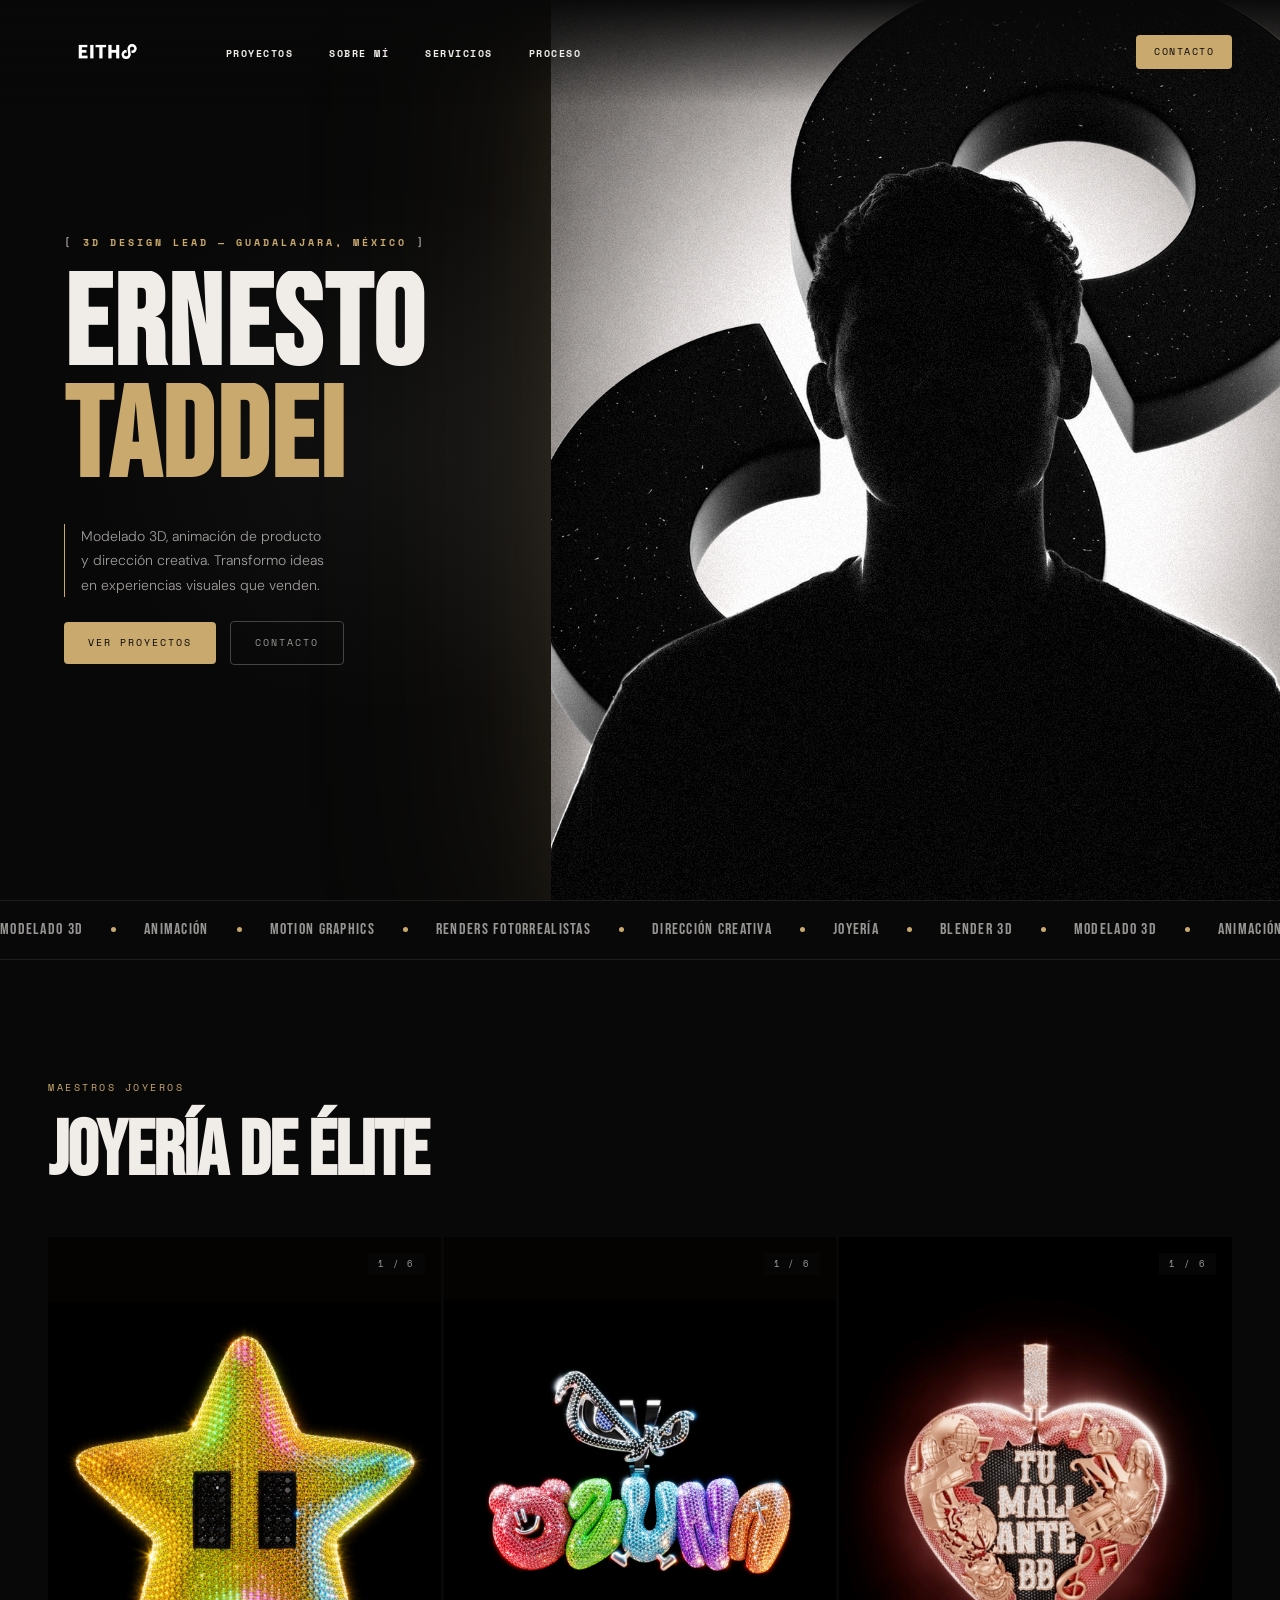
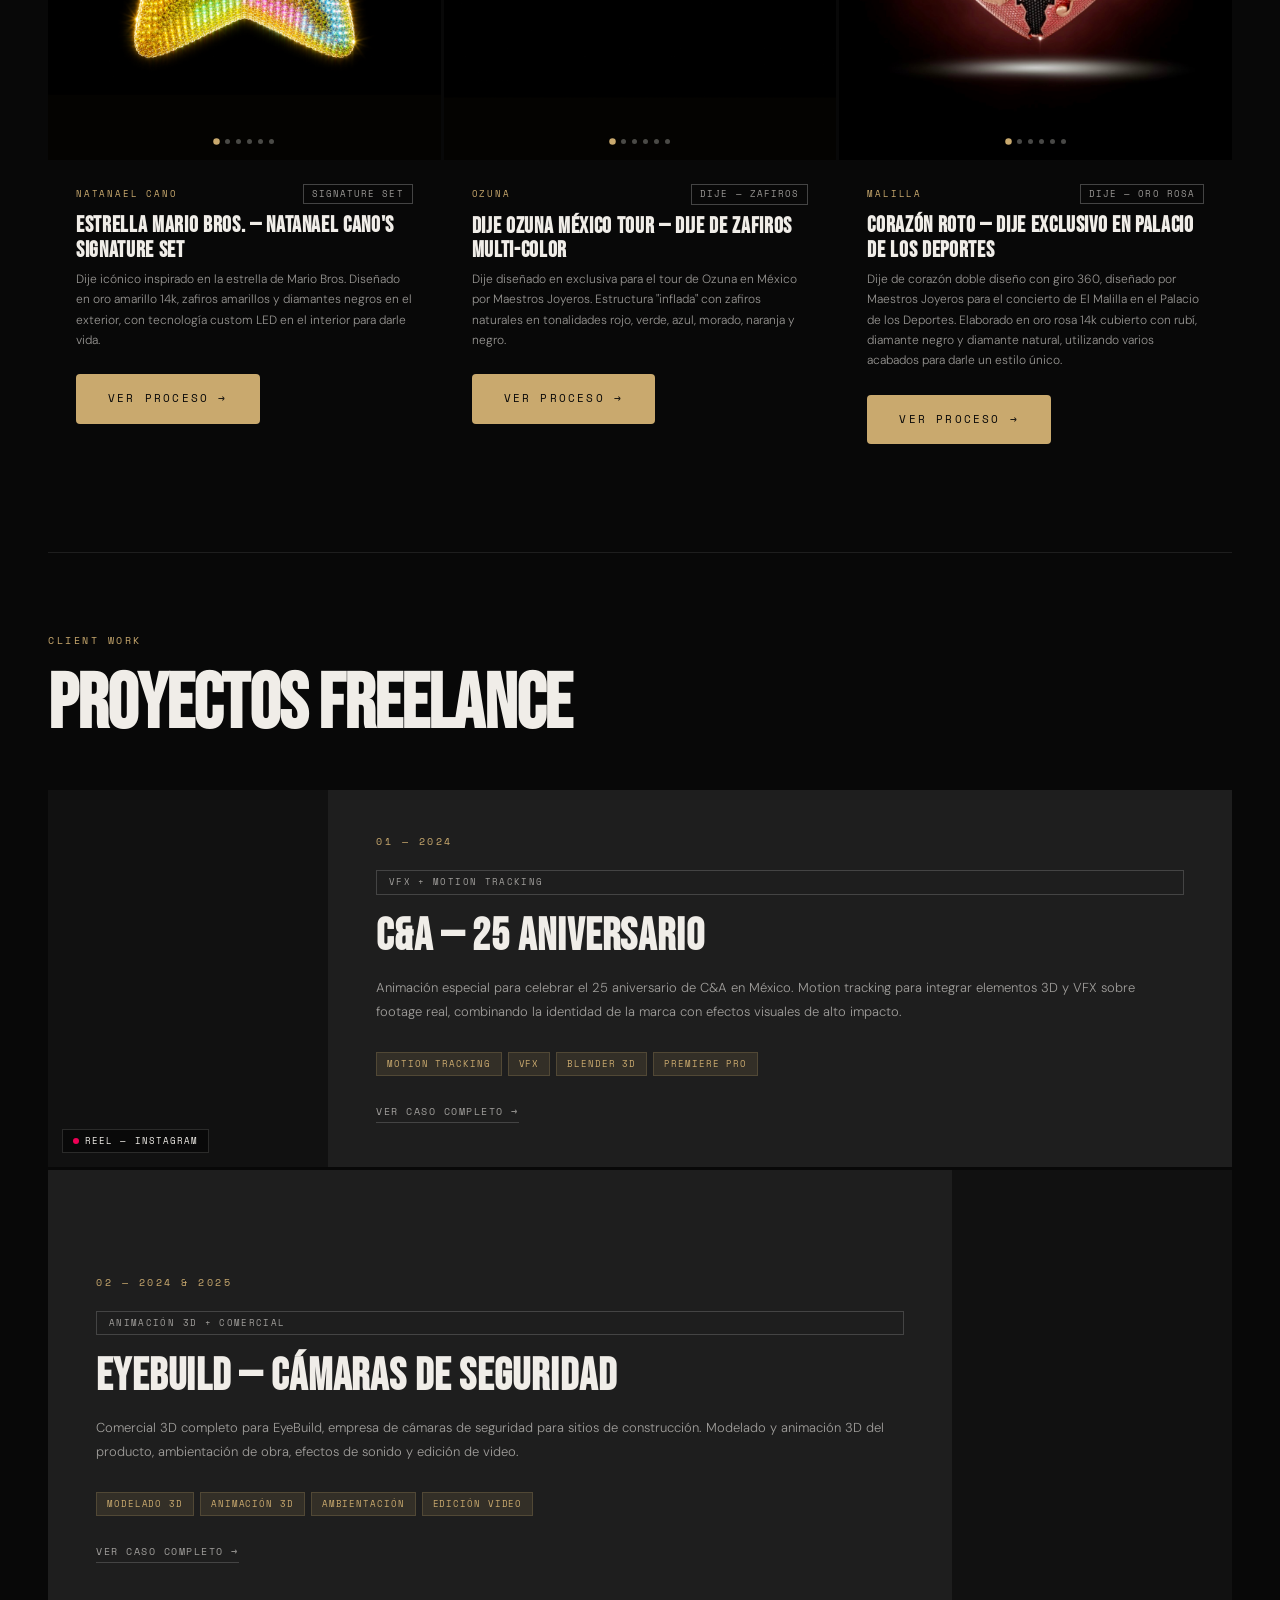
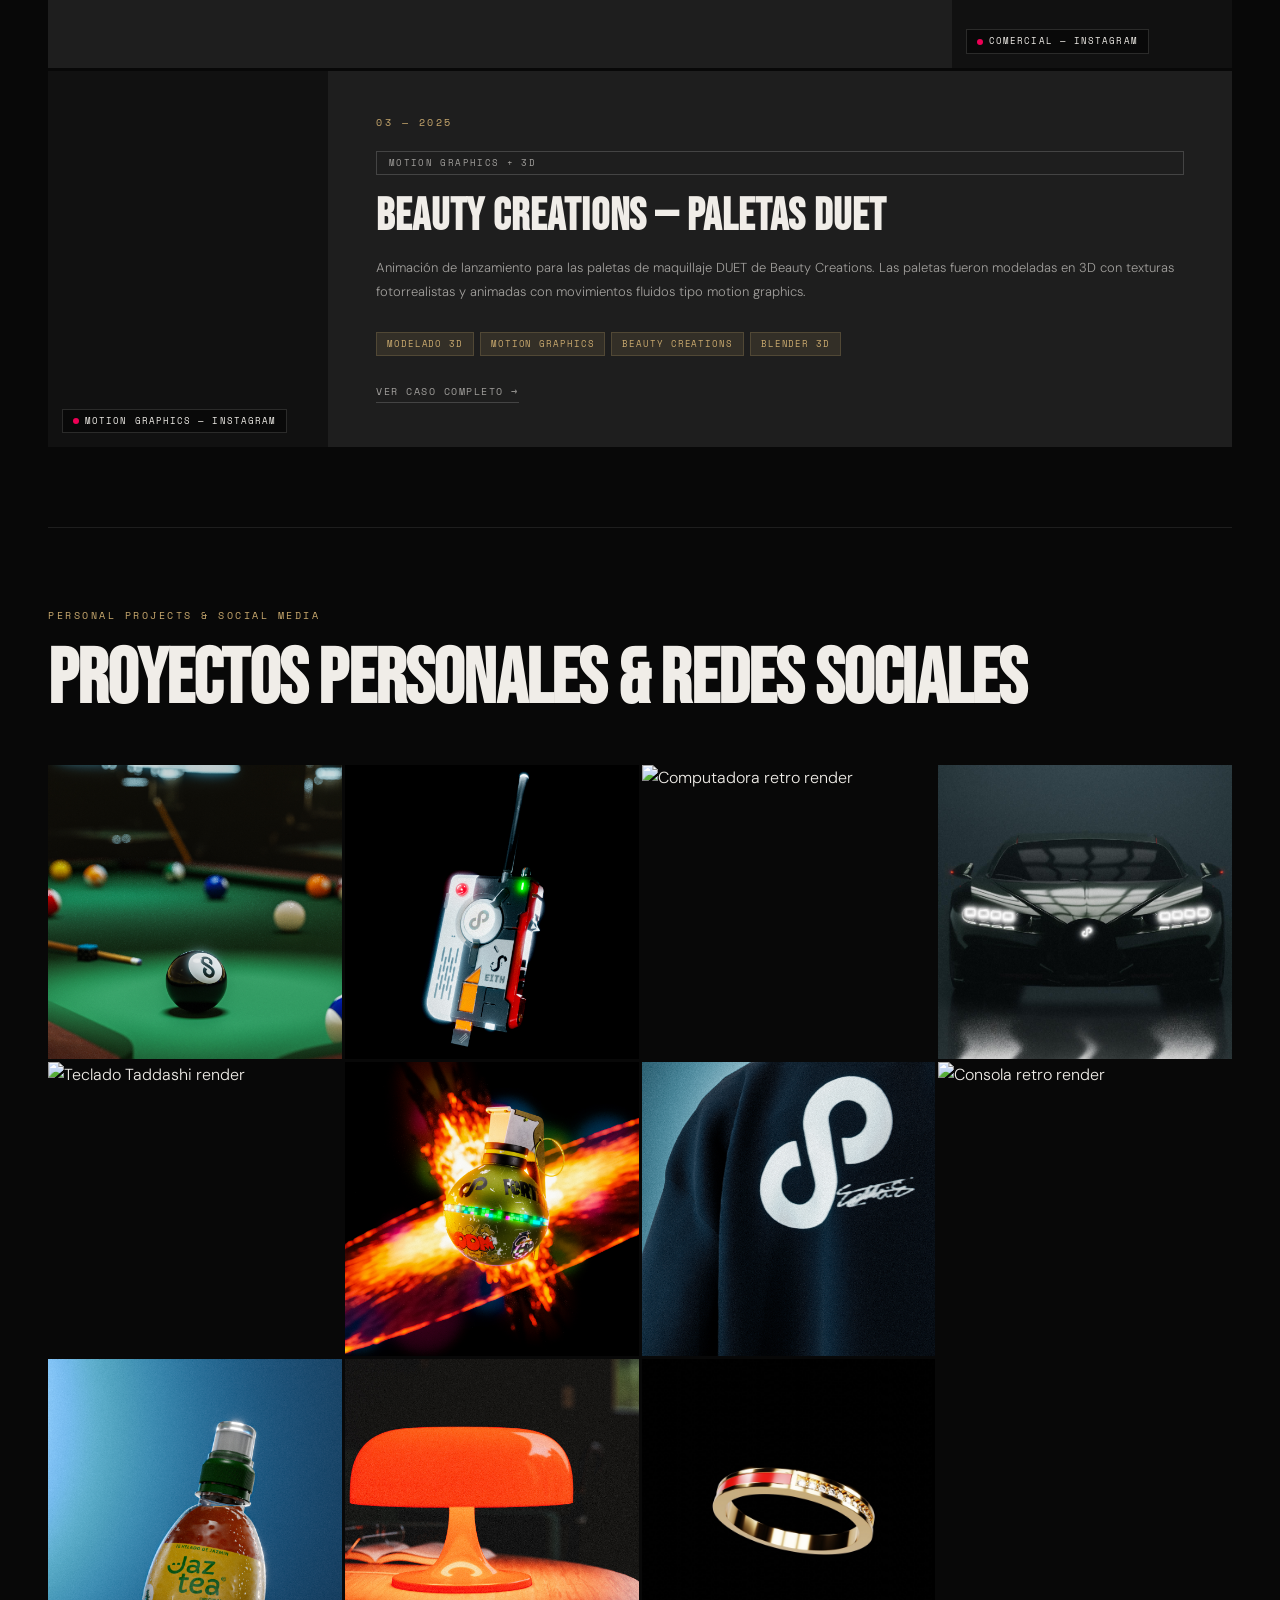
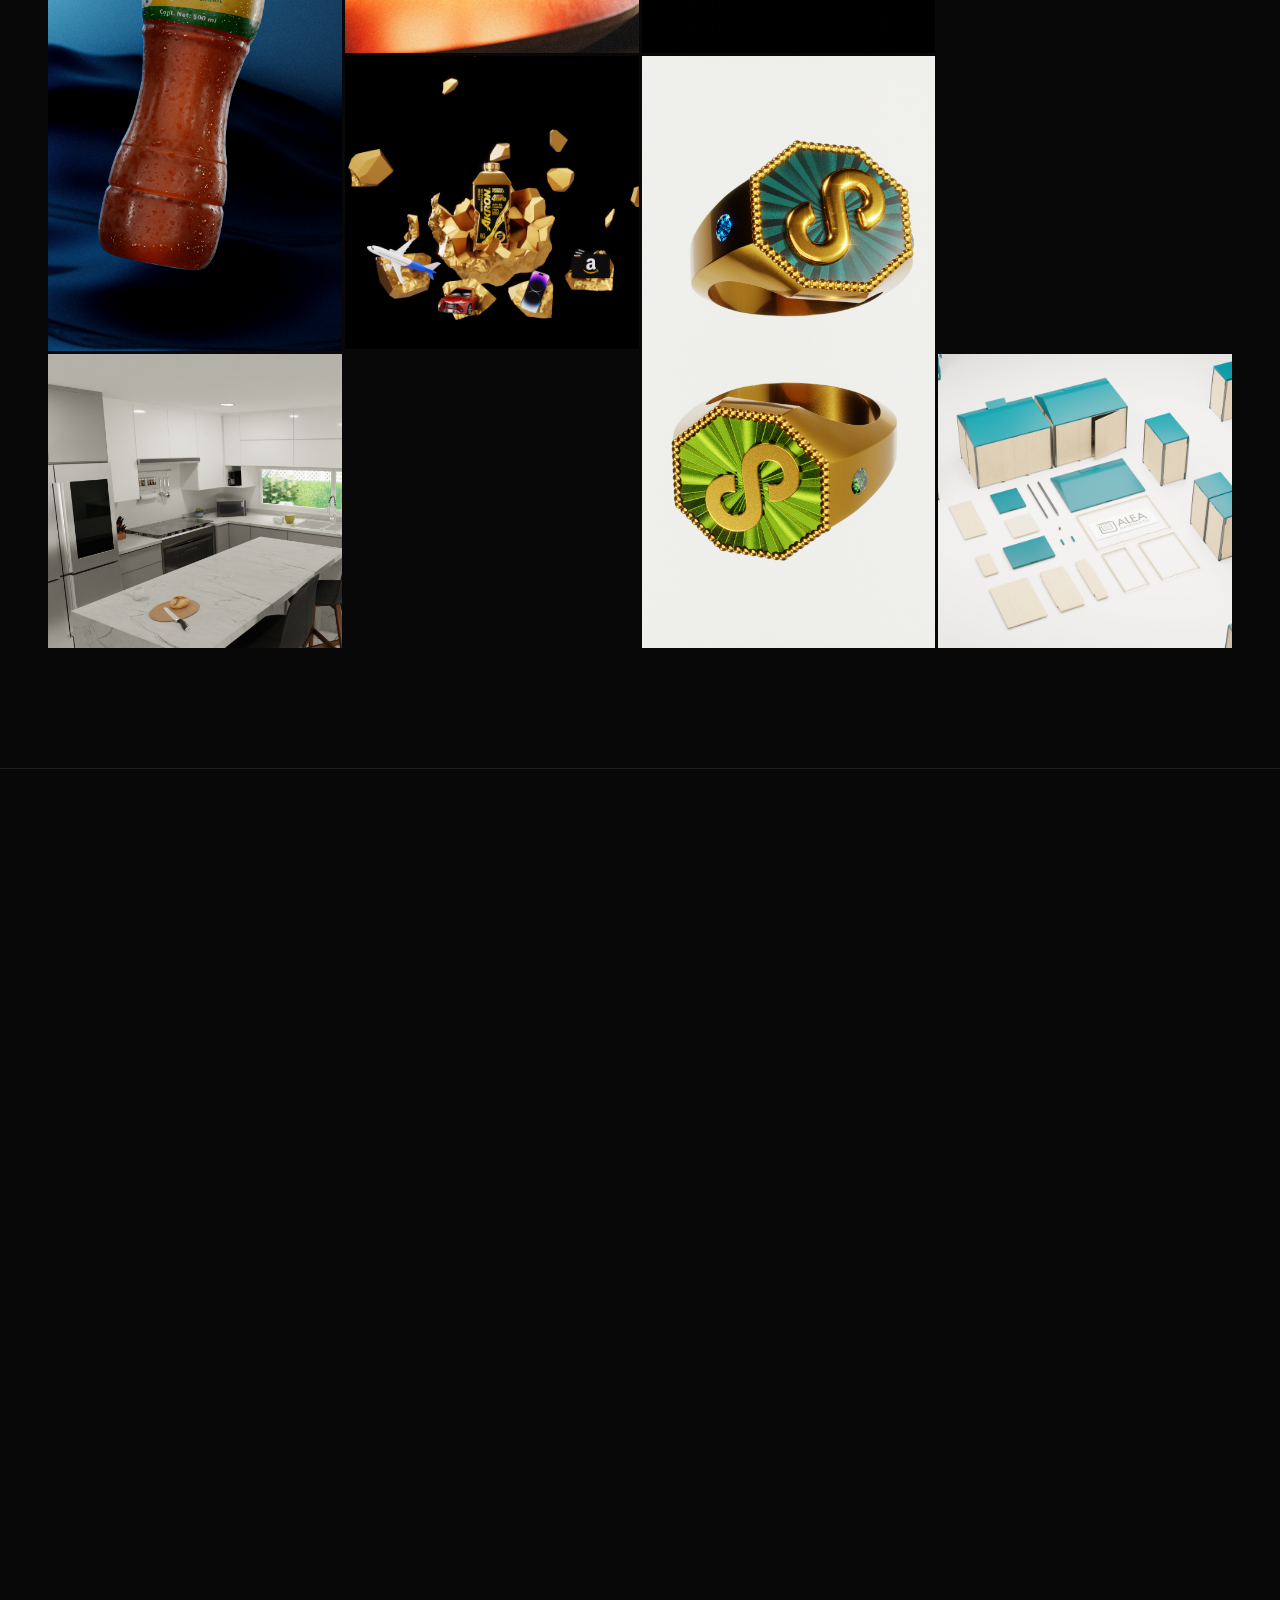
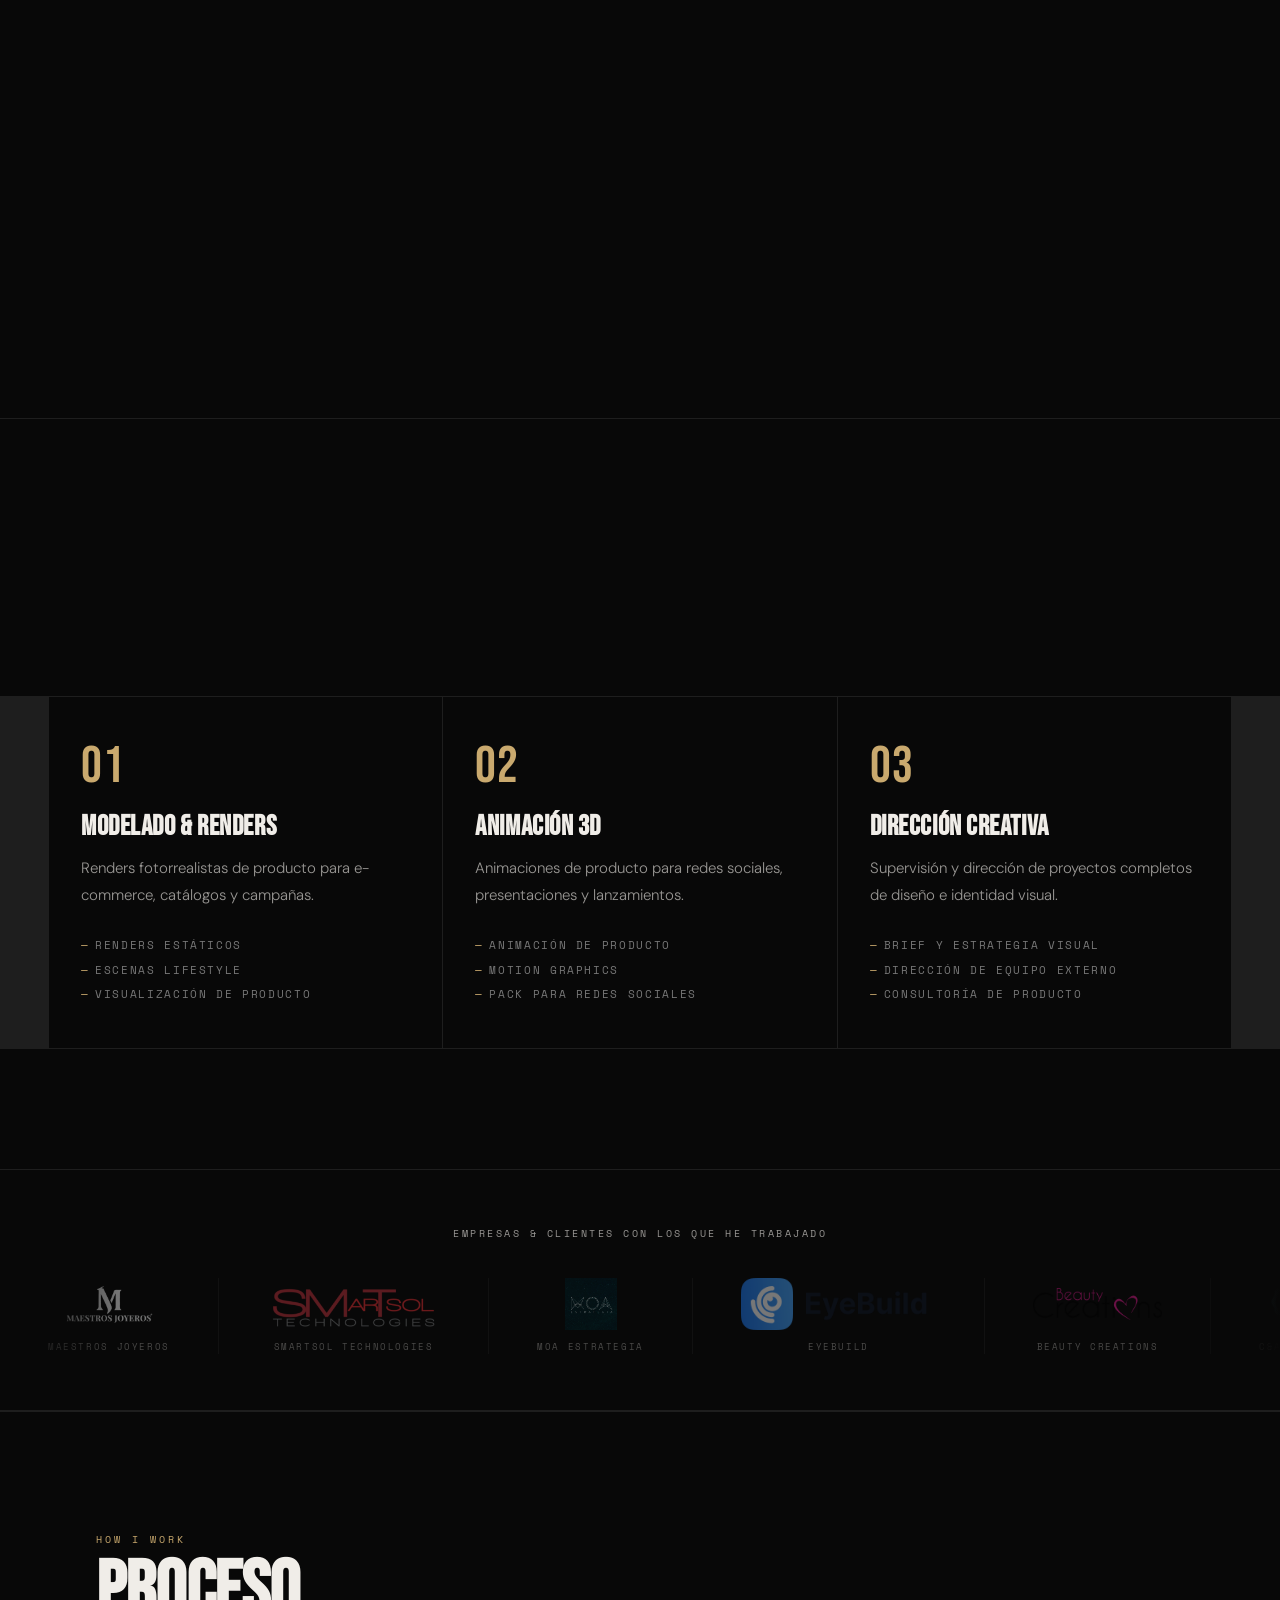
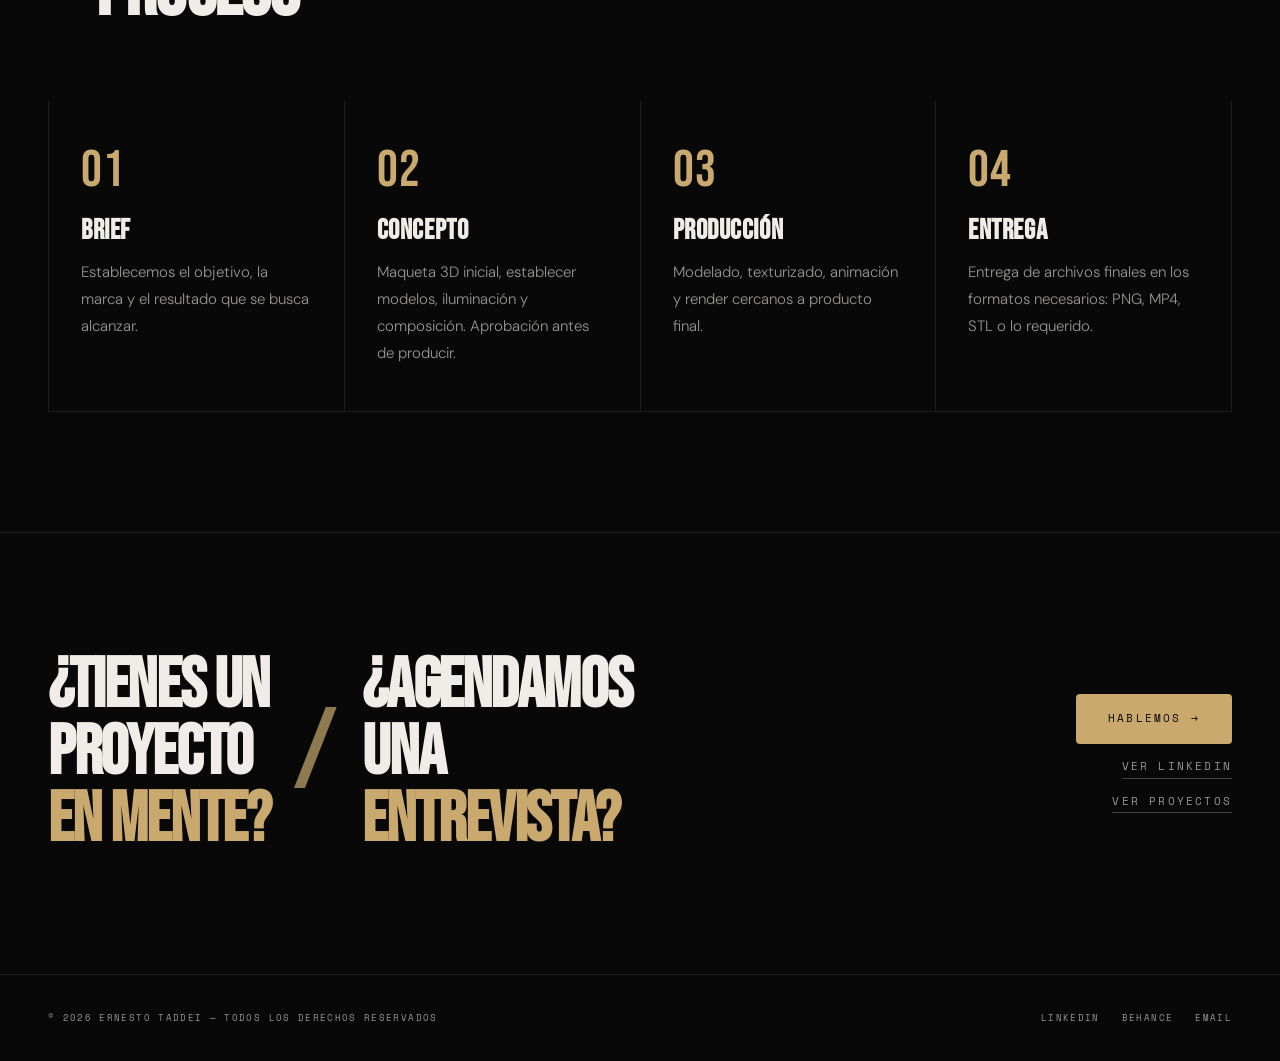
==== commit fe7befa0: "Agrega menú móvil funcional y rediseña el hero para celular - Agrega botón de menú hamburguesa con o" ====
--- a/index.html
+++ b/index.html
@@ -8,7 +8,7 @@
 <style>
 /* ── HERO ── */
 #hero{min-height:100vh;display:flex;align-items:center;padding:0 64px;position:relative;overflow:hidden;}
-.hero-bg{position:absolute;inset:0;background:radial-gradient(ellipse 70% 80% at 75% 50%, rgba(240,237,232,.09) 0%, transparent 65%),radial-gradient(ellipse 40% 50% at 30% 50%, rgba(240,237,232,.04) 0%, transparent 60%);}
+.hero-bg{position:absolute;inset:0;pointer-events:none;background:radial-gradient(ellipse 70% 80% at 75% 50%, rgba(240,237,232,.09) 0%, transparent 65%),radial-gradient(ellipse 40% 50% at 30% 50%, rgba(240,237,232,.04) 0%, transparent 60%);}
 .hero-model-placeholder{position:absolute;right:-8%;top:50%;transform:translateY(-50%);width:68%;height:110%;display:flex;align-items:center;justify-content:center;pointer-events:none;}
 .hero-model-img{width:100%;height:100%;object-fit:contain;object-position:center;display:block;filter:drop-shadow(0 0 120px rgba(201,169,110,.14)) drop-shadow(0 0 40px rgba(201,169,110,.08));}
 .hero-content{position:relative;z-index:2;display:flex;flex-direction:column;align-items:flex-start;justify-content:center;max-width:42%;gap:0;}
@@ -25,6 +25,7 @@
 .ht-gold{color:var(--gold);}
 .hero-desc-block{display:flex;flex-direction:column;align-items:flex-start;gap:20px;opacity:0;animation:fadeUp .9s .85s forwards;}
 .hero-desc-text{font-size:14px;color:var(--muted2);line-height:1.75;max-width:320px;border-left:1px solid var(--gold);padding-left:16px;}
+.hero-desc-overlay{display:none;}
 .hero-cta-row{display:flex;gap:14px;align-items:center;margin-top:4px;}
 .hero-btn-primary{font-family:var(--font-mono);font-size:10px;letter-spacing:.2em;text-transform:uppercase;color:var(--black);background:var(--gold);padding:13px 24px;text-decoration:none;transition:background .3s;display:flex;align-items:center;gap:8px;white-space:nowrap;border-radius:4px;}
 .hero-btn-primary:hover{background:var(--white);}
@@ -134,6 +135,7 @@
 .award-icon{width:38px;height:38px;background:var(--gold-dim);border:1px solid rgba(201,169,110,.4);display:flex;align-items:center;justify-content:center;font-size:16px;flex-shrink:0;}
 .award-title{font-size:13px;font-weight:500;}
 .award-sub{font-family:var(--font-mono);font-size:9px;color:var(--gold);letter-spacing:.1em;margin-top:3px;}
+.about-quote{font-style:italic;text-align:center;color:var(--muted);margin-top:auto;margin-bottom:auto;padding-top:24px;}
 
 /* Services */
 #services{padding:120px 0;border-top:1px solid var(--gray);}
@@ -189,9 +191,14 @@
 /* ── MOBILE ── */
 @media (max-width: 768px) {
   /* Hero */
-  #hero { padding: 0 24px; }
-  .hero-content { max-width: 100%; }
-  .hero-model-placeholder { right: -10%; width: 80%; opacity: 0.35; }
+  #hero { padding: 120px 24px 60px; min-height: 0; flex-direction: column; align-items: stretch; }
+  .hero-content { display: contents; max-width: 100%; }
+  .hero-title-block { order: 1; margin-bottom: 0; }
+  .hero-model-placeholder { order: 2; position: relative; width: 100%; height: auto; aspect-ratio: 4/5; right: auto; top: auto; transform: none; opacity: 1; margin: 20px 0 28px; overflow: hidden; }
+  .hero-desc-block > .hero-desc-text { display: none; }
+  .hero-desc-overlay { display: block; position: absolute; bottom: 0; left: 0; right: 0; margin: 0; max-width: none; border-left: 3px solid var(--gold); padding: 32px 20px 20px 16px; background: linear-gradient(to top, rgba(8,8,8,.95) 0%, rgba(8,8,8,.5) 60%, transparent 100%); color: var(--white); font-size: 13px; }
+  .hero-desc-block { order: 3; }
+  .hero-eyebrow { white-space: nowrap; font-size: 10px; letter-spacing: .22em; gap: 6px; width: calc(100vw - 48px); justify-content: space-between; }
   .hero-bottom-bar { left: 24px; right: 24px; }
 
   /* Work */
@@ -218,6 +225,7 @@
 
   /* About — single column */
   #about { grid-template-columns: 1fr; gap: 40px; padding: 80px 24px; }
+  .about-quote { margin: 40px 0 0; padding-top: 0; }
   .about-img-frame { aspect-ratio: 4/5; height: auto; }
 
   /* Services — single column */
@@ -258,6 +266,7 @@
     <li><a href="#process">Proceso</a></li>
   </ul>
   <a href="contact.html" class="nav-cta">Contacto</a>
+  <button class="nav-toggle" aria-label="Menú"><span></span><span></span><span></span></button>
 </nav>
 
 <!-- HERO -->
@@ -265,6 +274,7 @@
   <div class="hero-bg"></div>
   <div class="hero-model-placeholder">
     <img src="foto retrato noise.png" alt="3D Model" class="hero-model-img"/>
+    <p class="hero-desc-text hero-desc-overlay">Modelado 3D, animación de producto<br/>y dirección creativa. Transformo ideas<br/>en experiencias visuales que venden.</p>
   </div>
   <div class="hero-content">
     <div class="hero-title-block">
@@ -510,7 +520,7 @@
     </div>
     <div class="award-box"><div class="award-icon">★</div><div><div class="award-title">Ganador Nacional — Diseña México 2022</div><div class="award-sub">Diseño de Producto · Hardware Electrónico</div></div></div>
     <div class="award-box"><div class="award-icon">★</div><div><div class="award-title">Finalista — Alea Urban Ecopoint Modules 2021</div><div class="award-sub">Innovation open challenge by Desall, a platform with a community of more than 140 thousand designers and creatives.</div></div></div>
-    <p style="font-style:italic;text-align:center;color:var(--muted);margin-top:auto;margin-bottom:auto;padding-top:24px;">"La grandeza viene de pequeños comienzos."</p>
+    <p class="about-quote">"La grandeza viene de pequeños comienzos."</p>
   </div>
 </section>
 
--- a/assets/css/global.css
+++ b/assets/css/global.css
@@ -47,6 +47,11 @@
 .nav-links a:hover{color:var(--white);}
 .nav-cta{font-family:var(--font-mono);font-size:10px;letter-spacing:.15em;color:var(--black);background:var(--gold);padding:9px 18px;text-decoration:none;text-transform:uppercase;transition:background .3s;border-radius:4px;}
 .nav-cta:hover{background:var(--white);}
+.nav-toggle{display:none;flex-direction:column;justify-content:center;gap:5px;width:28px;height:28px;background:none;border:none;cursor:pointer;padding:0;margin-left:auto;z-index:110;}
+.nav-toggle span{display:block;width:100%;height:2px;background:var(--white);transition:transform .3s,opacity .3s;}
+.nav-toggle.active span:nth-child(1){transform:translateY(7px) rotate(45deg);}
+.nav-toggle.active span:nth-child(2){opacity:0;}
+.nav-toggle.active span:nth-child(3){transform:translateY(-7px) rotate(-45deg);}
 
 /* ── FOOTER ── */
 footer{border-top:1px solid var(--gray);padding:36px 48px;display:flex;align-items:center;justify-content:space-between;}
@@ -92,8 +97,15 @@
 
 /* ── MOBILE ── */
 @media (max-width: 768px) {
-  nav { padding: 18px 24px; }
+  nav { display: grid; grid-template-columns: 1fr 1fr 1fr; align-items: center; padding: 18px 24px; gap: 12px; }
+  .nav-logo-img { height: 51px; }
+  .nav-logo { order: 2; justify-self: center; }
   .nav-links { display: none; }
+  .nav-toggle { display: flex; order: 3; justify-self: center; flex-shrink: 0; margin-left: 0; }
+  .nav-cta { order: 1; justify-self: center; flex-shrink: 0; margin-left: 0; padding: 7px 14px; font-size: 9px; }
+  .nav-links.open { display: flex; flex-direction: column; position: fixed; top: 87px; left: 0; right: 0; bottom: 0; background: var(--black); padding: 24px 32px 40px; gap: 4px; z-index: 99; overflow-y: auto; }
+  .nav-links.open li { border-bottom: 1px solid var(--gray); }
+  .nav-links.open a { display: block; padding: 16px 0; font-size: 14px; }
 
   footer { flex-direction: column; gap: 16px; text-align: center; padding: 32px 24px; }
   .footer-socials { justify-content: center; }
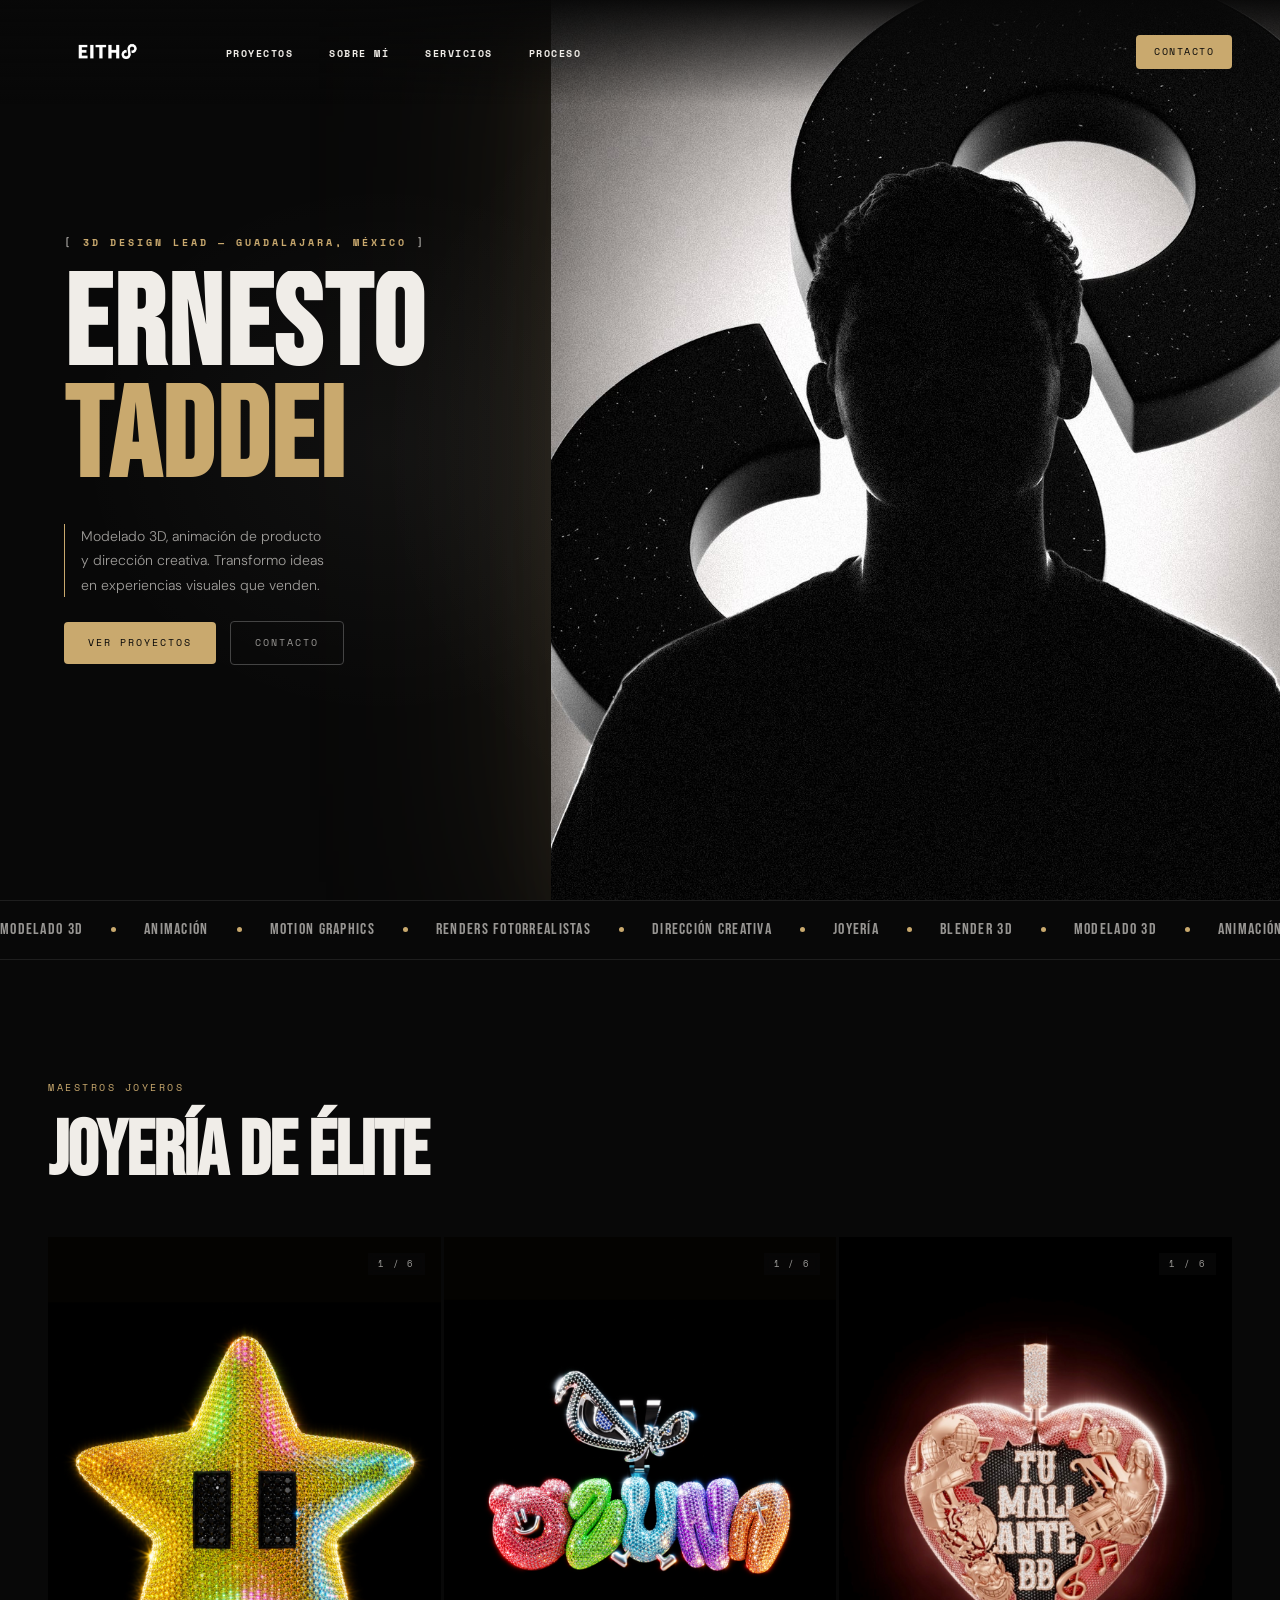
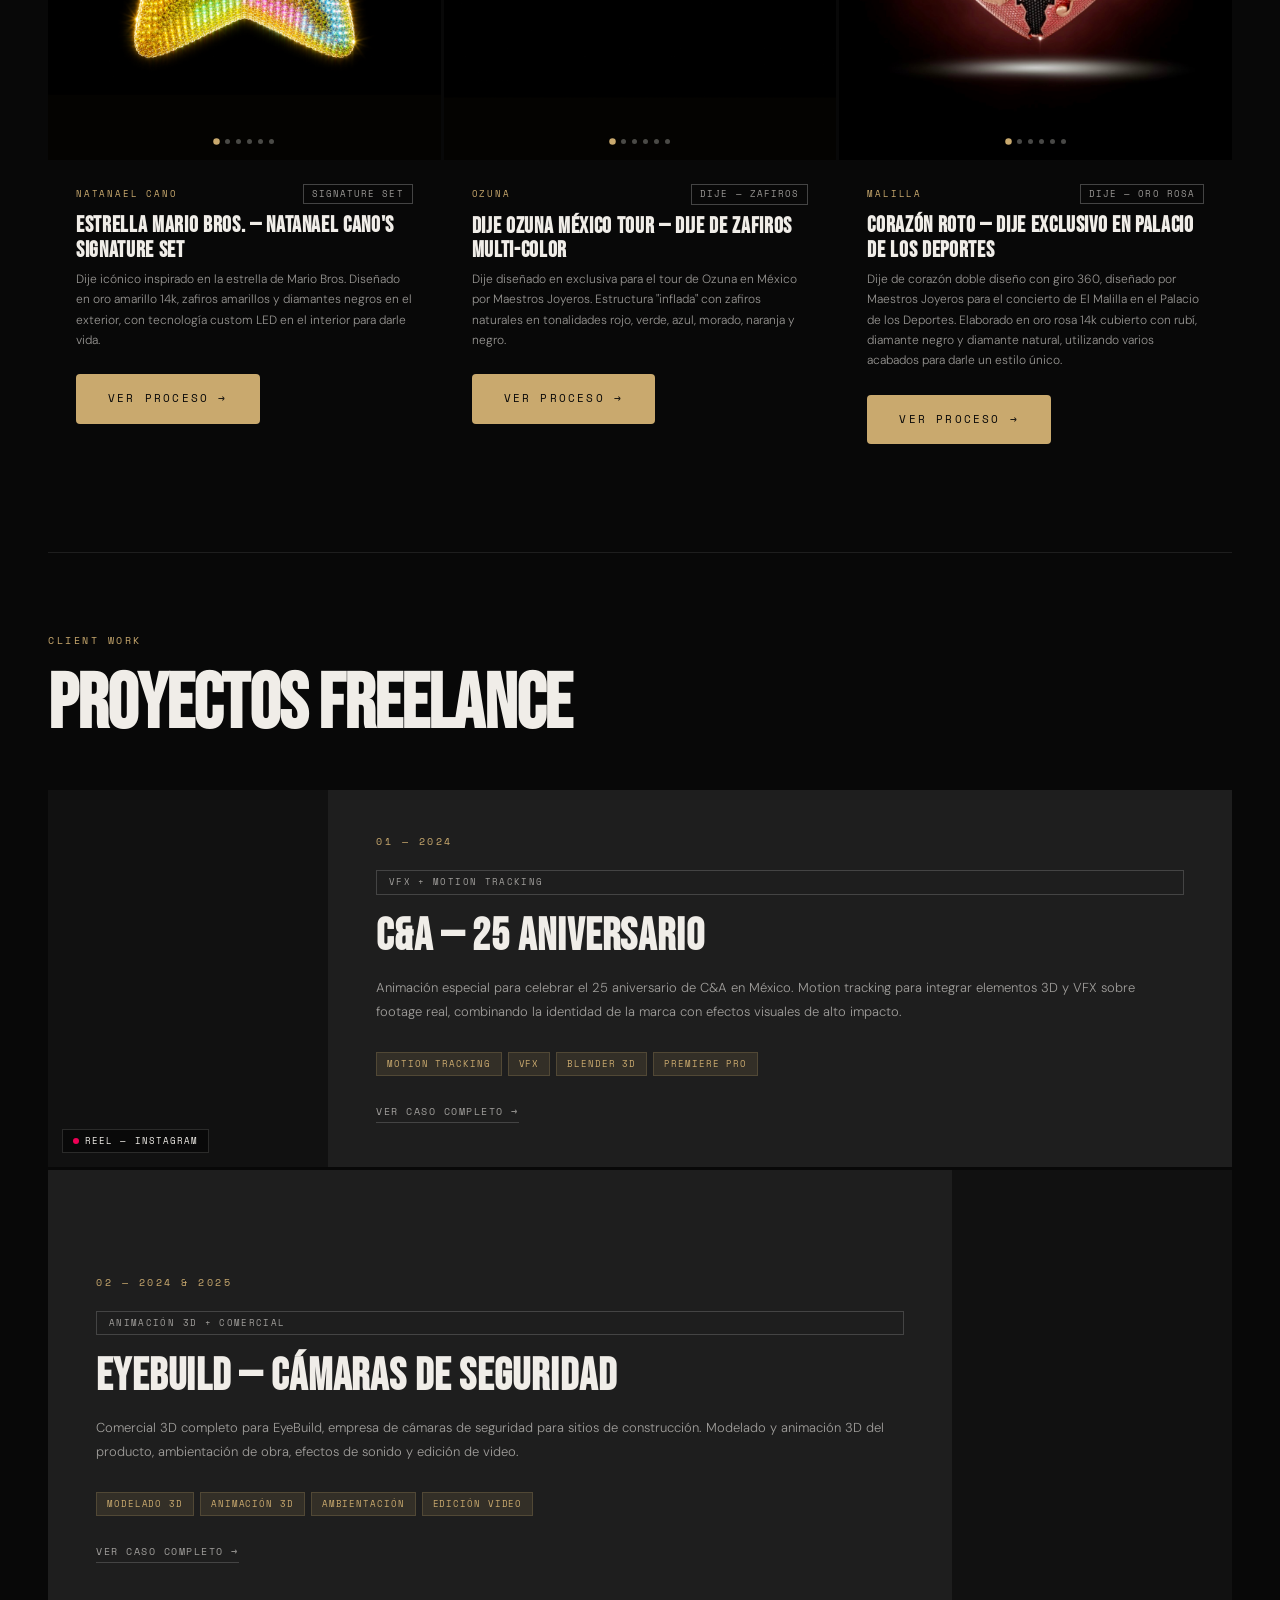
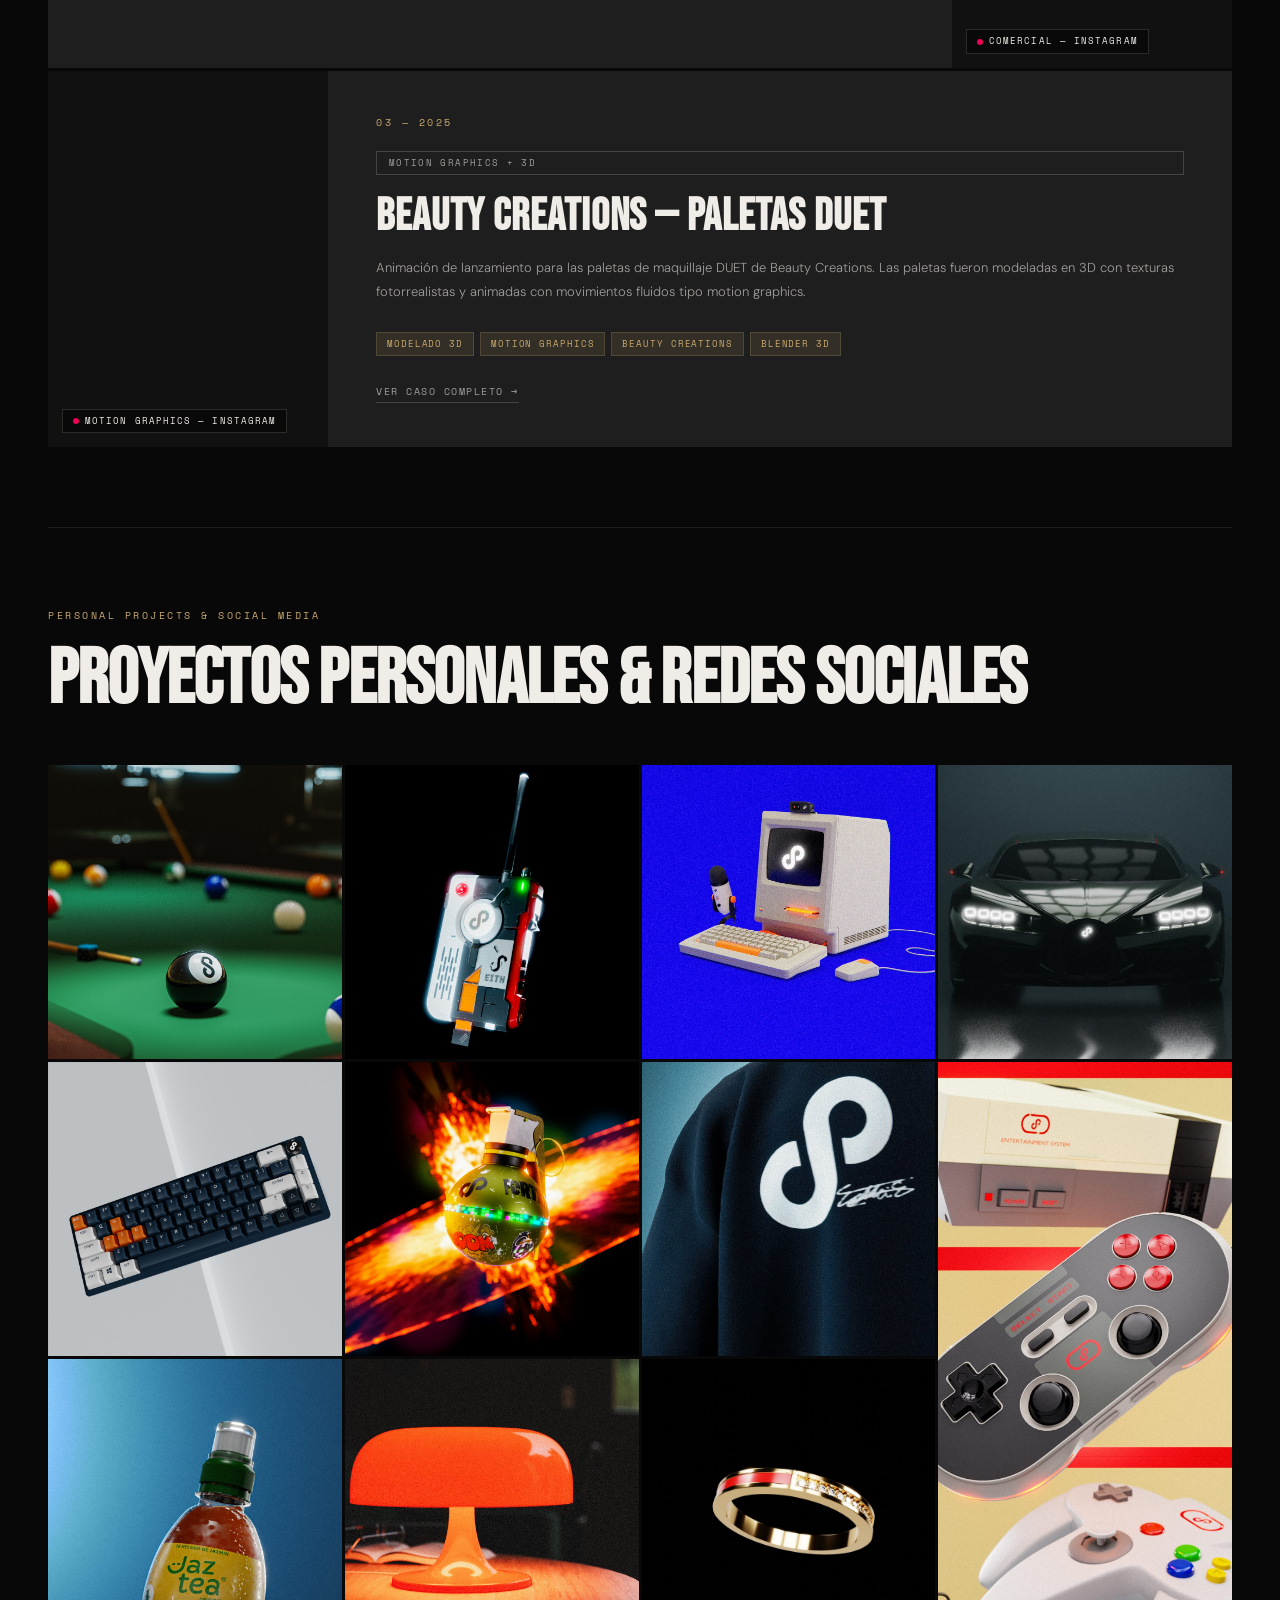
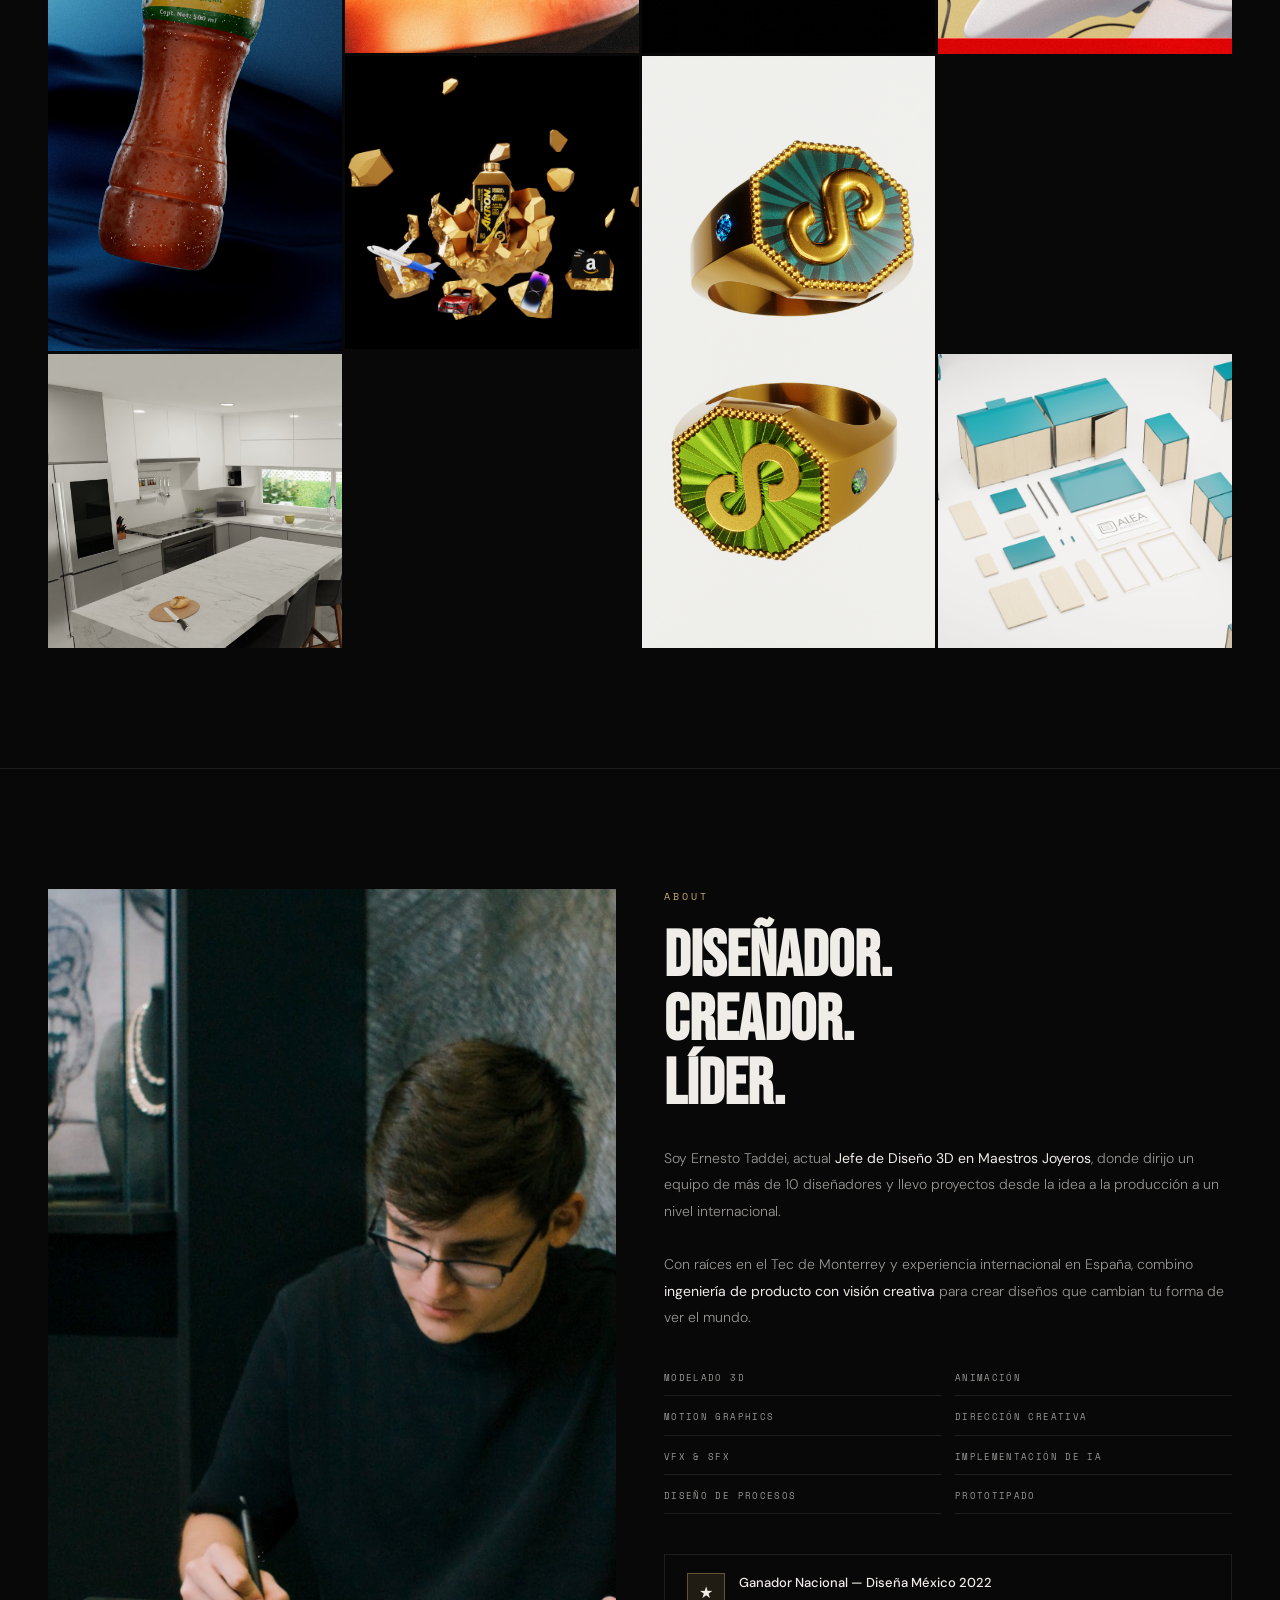
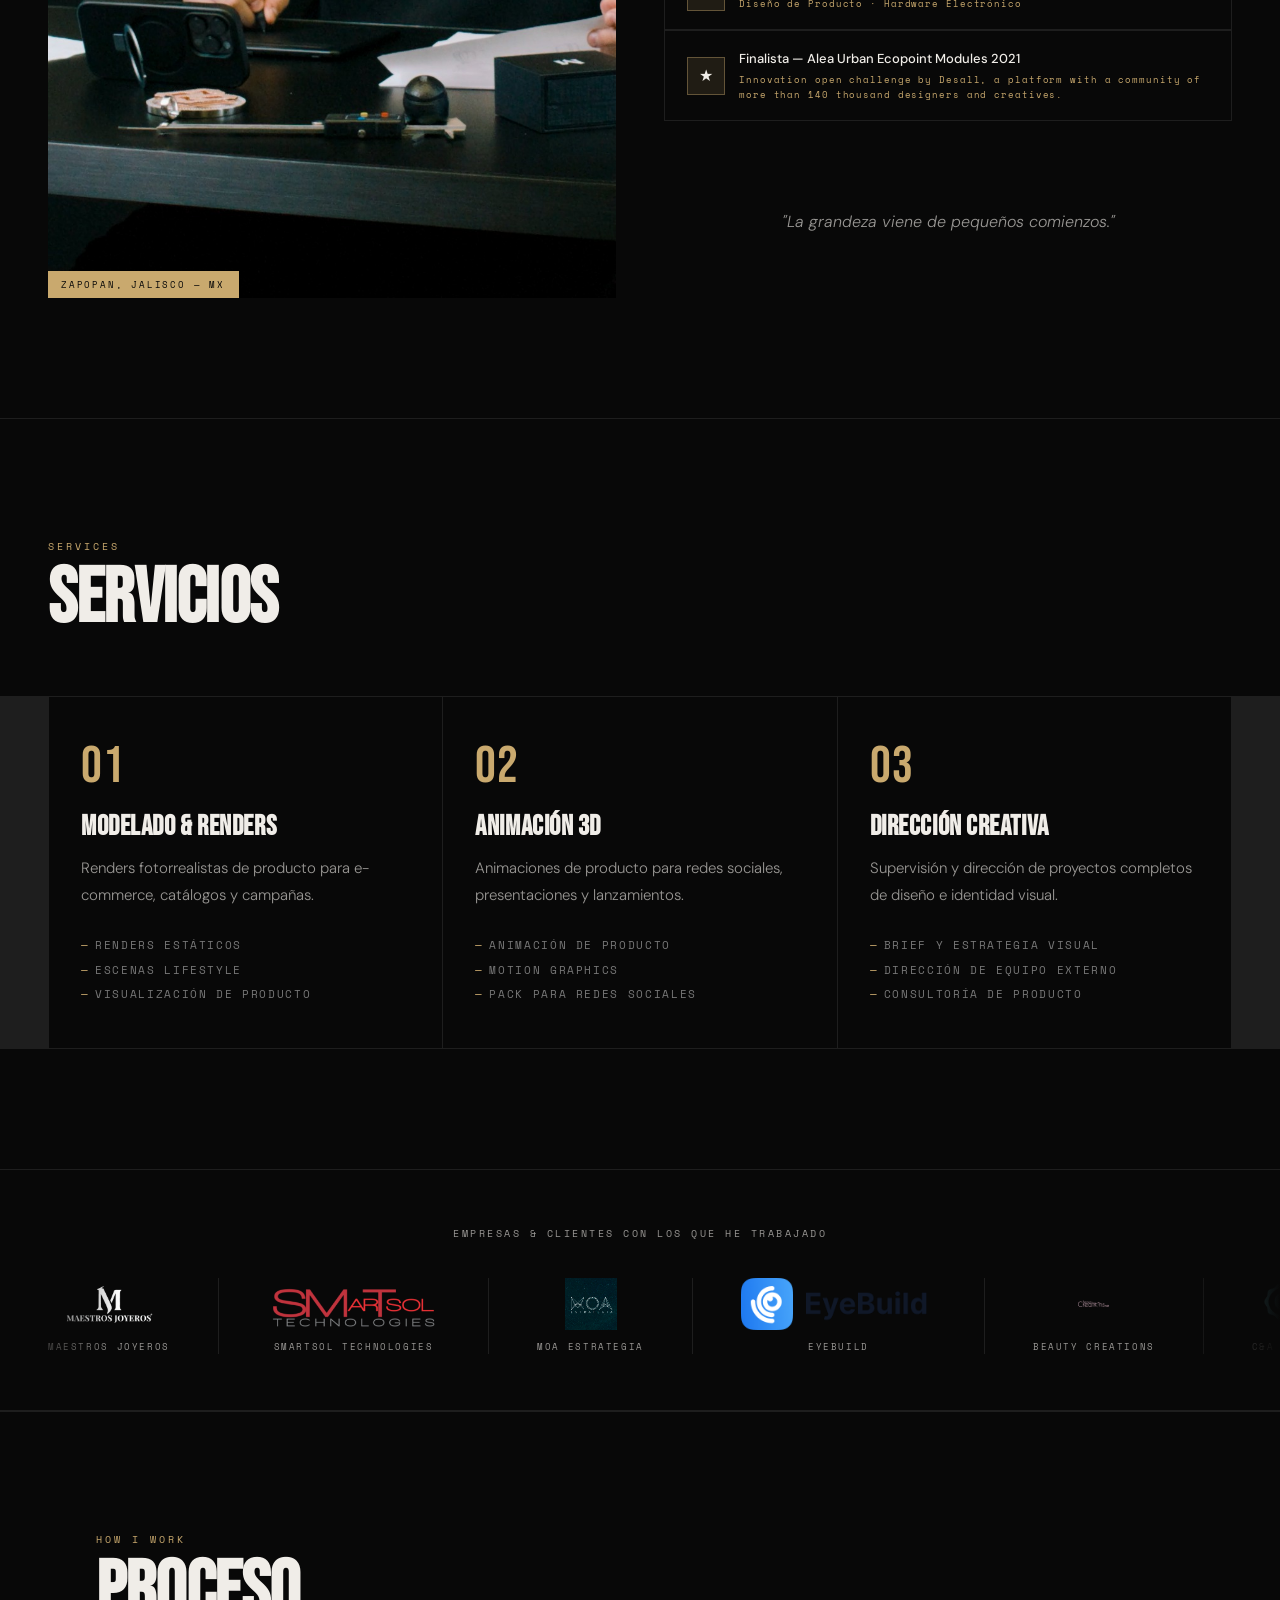
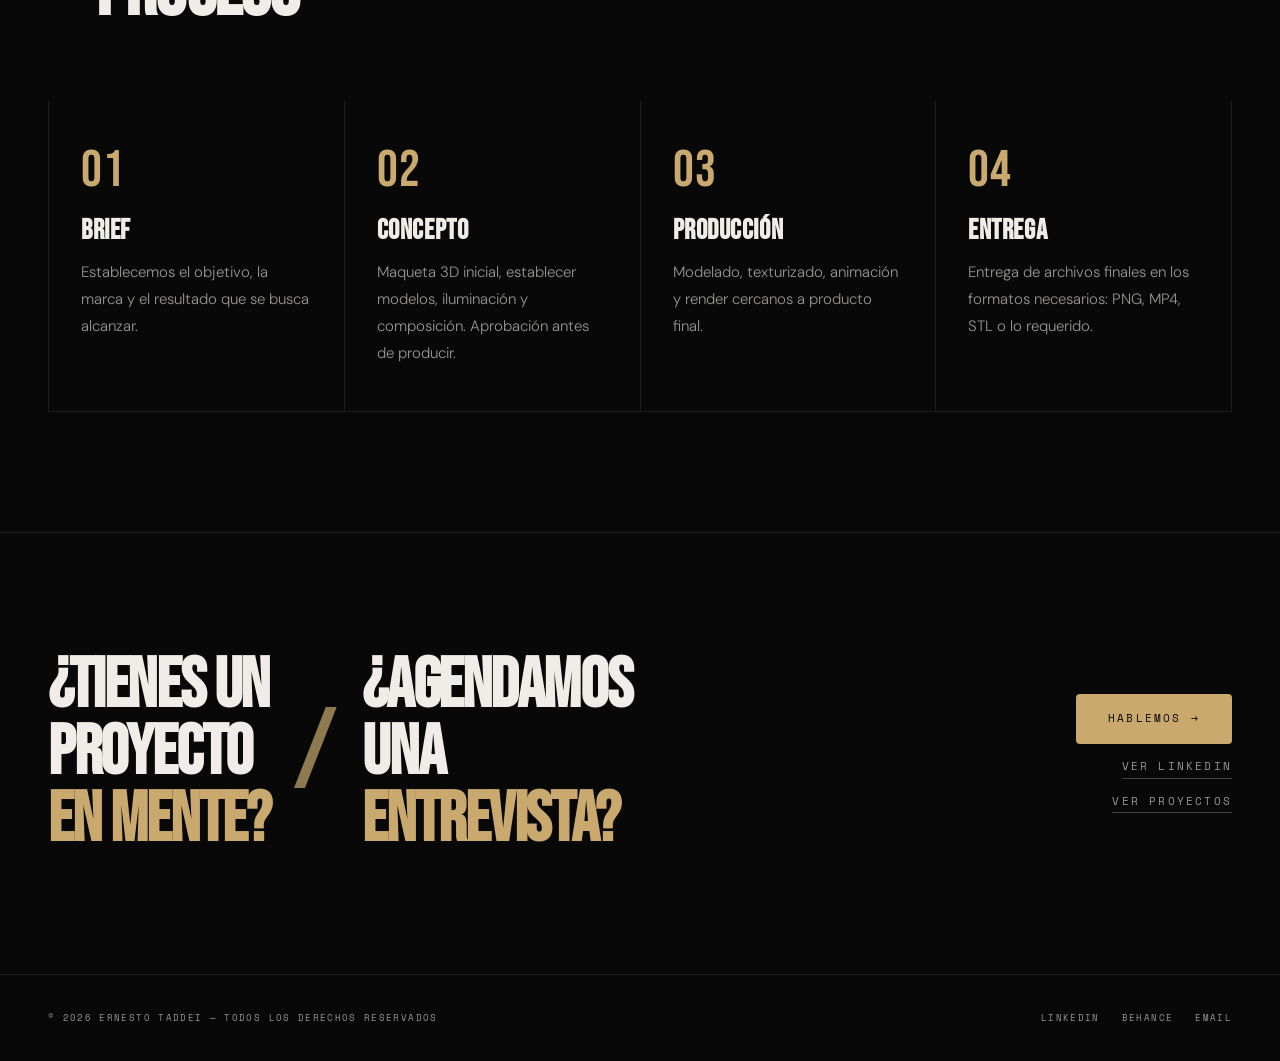
==== commit dcd18f0c: "Optimiza peso de fotos y videos, y ajusta logos de clientes - Comprime fotos pesadas (redimensiona y" ====
--- a/index.html
+++ b/index.html
@@ -161,8 +161,8 @@
 .clients-track{display:flex;align-items:center;gap:0;animation:clientsScroll 28s linear infinite;width:max-content;}
 .clients-track:hover{animation-play-state:paused;}
 .client-logo-item{display:flex;flex-direction:column;align-items:center;gap:10px;padding:0 48px;border-right:1px solid var(--gray);cursor:default;transition:opacity .3s;}
-.clients-track:not(:hover) .client-logo-item{opacity:.45;}
-.clients-track:hover .client-logo-item{opacity:.35;}
+.clients-track:not(:hover) .client-logo-item{opacity:1;}
+.clients-track:hover .client-logo-item{opacity:1;}
 .clients-track:hover .client-logo-item:hover{opacity:1;}
 .client-logo-box{height:52px;display:flex;align-items:center;justify-content:center;}
 .client-logo-box img{height:100%;width:auto;object-fit:contain;display:block;}
@@ -273,7 +273,7 @@
 <section id="hero">
   <div class="hero-bg"></div>
   <div class="hero-model-placeholder">
-    <img src="foto retrato noise.png" alt="3D Model" class="hero-model-img"/>
+    <img src="foto retrato noise.jpg" alt="3D Model" class="hero-model-img"/>
     <p class="hero-desc-text hero-desc-overlay">Modelado 3D, animación de producto<br/>y dirección creativa. Transformo ideas<br/>en experiencias visuales que venden.</p>
   </div>
   <div class="hero-content">
@@ -320,11 +320,11 @@
         <div class="carousel">
           <div class="carousel-slides" id="cs-0">
             <div class="carousel-slide"><img src="Joyería/1.png" alt="Vista Frontal" style="width:100%;height:100%;object-fit:cover;display:block;"/></div>
-            <div class="carousel-slide"><img src="Joyería/2.png" alt="Detalle Gema" style="width:100%;height:100%;object-fit:cover;display:block;"/></div>
+            <div class="carousel-slide"><img src="Joyería/2.jpg" alt="Detalle Gema" style="width:100%;height:100%;object-fit:cover;display:block;"/></div>
             <div class="carousel-slide"><img src="Joyería/3.png" alt="Con Cadena" style="width:100%;height:100%;object-fit:cover;display:block;"/></div>
             <div class="carousel-slide"><img src="Joyería/4.png" alt="Lateral 45°" style="width:100%;height:100%;object-fit:cover;display:block;"/></div>
             <div class="carousel-slide"><img src="Joyería/5.png" alt="Render Final" style="width:100%;height:100%;object-fit:cover;display:block;"/></div>
-            <div class="carousel-slide"><img src="Joyería/6.png" alt="Pieza Final" style="width:100%;height:100%;object-fit:cover;display:block;"/></div>
+            <div class="carousel-slide"><img src="Joyería/6.jpg" alt="Pieza Final" style="width:100%;height:100%;object-fit:cover;display:block;"/></div>
           </div>
           <div class="carousel-dots" id="cd-0"><button class="c-dot active" onclick="goTo(0,0)"></button><button class="c-dot" onclick="goTo(0,1)"></button><button class="c-dot" onclick="goTo(0,2)"></button><button class="c-dot" onclick="goTo(0,3)"></button><button class="c-dot" onclick="goTo(0,4)"></button><button class="c-dot" onclick="goTo(0,5)"></button></div>
           <button class="c-arrow prev" onclick="step(0,-1)">‹</button>
@@ -346,11 +346,11 @@
         <div class="carousel">
           <div class="carousel-slides" id="cs-1">
             <div class="carousel-slide"><img src="Joyería/7.png" alt="Vista Frontal" style="width:100%;height:100%;object-fit:cover;display:block;"/></div>
-            <div class="carousel-slide"><img src="Joyería/8.png" alt="Zafiro Central" style="width:100%;height:100%;object-fit:cover;display:block;"/></div>
+            <div class="carousel-slide"><img src="Joyería/8.jpg" alt="Zafiro Central" style="width:100%;height:100%;object-fit:cover;display:block;"/></div>
             <div class="carousel-slide"><img src="Joyería/9.png" alt="Set Completo" style="width:100%;height:100%;object-fit:cover;display:block;"/></div>
             <div class="carousel-slide"><img src="Joyería/10.png" alt="Paleta de Zafiros" style="width:100%;height:100%;object-fit:cover;display:block;"/></div>
             <div class="carousel-slide"><img src="Joyería/11.png" alt="Render Lateral" style="width:100%;height:100%;object-fit:cover;display:block;"/></div>
-            <div class="carousel-slide"><img src="Joyería/12.png" alt="Pieza Final" style="width:100%;height:100%;object-fit:cover;display:block;"/></div>
+            <div class="carousel-slide"><img src="Joyería/12.jpg" alt="Pieza Final" style="width:100%;height:100%;object-fit:cover;display:block;"/></div>
           </div>
           <div class="carousel-dots" id="cd-1"><button class="c-dot active" onclick="goTo(1,0)"></button><button class="c-dot" onclick="goTo(1,1)"></button><button class="c-dot" onclick="goTo(1,2)"></button><button class="c-dot" onclick="goTo(1,3)"></button><button class="c-dot" onclick="goTo(1,4)"></button><button class="c-dot" onclick="goTo(1,5)"></button></div>
           <button class="c-arrow prev" onclick="step(1,-1)">‹</button>
@@ -372,9 +372,9 @@
         <div class="carousel">
           <div class="carousel-slides" id="cs-2">
             <div class="carousel-slide"><img src="Joyería/13.png" alt="Vista Frontal" style="width:100%;height:100%;object-fit:cover;display:block;"/></div>
-            <div class="carousel-slide"><img src="Joyería/14.png" alt="Detalle Inner" style="width:100%;height:100%;object-fit:cover;display:block;"/></div>
-            <div class="carousel-slide"><img src="Joyería/15.png" alt="Con Cadena" style="width:100%;height:100%;object-fit:cover;display:block;"/></div>
-            <div class="carousel-slide"><img src="Joyería/16.png" alt="Con Rubí Central" style="width:100%;height:100%;object-fit:cover;display:block;"/></div>
+            <div class="carousel-slide"><img src="Joyería/14.jpg" alt="Detalle Inner" style="width:100%;height:100%;object-fit:cover;display:block;"/></div>
+            <div class="carousel-slide"><img src="Joyería/15.jpg" alt="Con Cadena" style="width:100%;height:100%;object-fit:cover;display:block;"/></div>
+            <div class="carousel-slide"><img src="Joyería/16.jpg" alt="Con Rubí Central" style="width:100%;height:100%;object-fit:cover;display:block;"/></div>
             <div class="carousel-slide"><img src="Joyería/17.png" alt="Vista 3/4" style="width:100%;height:100%;object-fit:cover;display:block;"/></div>
             <div class="carousel-slide"><video src="Joyería/18.MP4" autoplay muted loop playsinline style="width:100%;height:100%;object-fit:cover;display:block;"></video></div>
           </div>
@@ -470,7 +470,7 @@
       <div class="m-card"><div class="m-art"><img src="Personal/RENDER POOL.JPG" loading="lazy" alt="Pool 3D render" style="object-position:center 55%;"/></div><div class="m-overlay"><div class="m-platform">Instagram · 3D Render</div><div class="m-title">Break Shot — Pool Study</div></div></div>
       <div class="m-card"><div class="m-art"><img src="Personal/Taddashi keyboard.png" loading="lazy" alt="Teclado Taddashi render"/></div><div class="m-overlay"><div class="m-platform">Behance · Product Viz</div><div class="m-title">Taddashi Keyboard</div></div></div>
       <div class="m-card m-tall"><div class="m-art"><img src="Personal/IMG_0939.JPG" loading="lazy" alt="Jaz Tea botella render"/></div><div class="m-overlay"><div class="m-platform">Instagram · Product</div><div class="m-title">Jaz Tea — Bottle Render</div></div></div>
-      <div class="m-card"><div class="m-art"><img src="Personal/cocina.png" loading="lazy" alt="Cocina render arquitectónico" style="object-position:left center;"/></div><div class="m-overlay"><div class="m-platform">Behance · Architectural Viz</div><div class="m-title">Kitchen — Interior Render</div></div></div>
+      <div class="m-card"><div class="m-art"><img src="Personal/cocina.jpg" loading="lazy" alt="Cocina render arquitectónico" style="object-position:left center;"/></div><div class="m-overlay"><div class="m-platform">Behance · Architectural Viz</div><div class="m-title">Kitchen — Interior Render</div></div></div>
     </div>
     <!-- Column 2 -->
     <div class="m-col">
@@ -545,7 +545,7 @@
       <div class="client-logo-item"><div class="client-logo-box"><img src="assets/clients/smartsol_logo.png" alt="SmartSol Technologies"/></div><span class="client-logo-name">SmartSol Technologies</span></div>
       <div class="client-logo-item"><div class="client-logo-box"><img src="assets/clients/moa_estrategia_logo.jpg" alt="MOA Estrategia"/></div><span class="client-logo-name">MOA Estrategia</span></div>
       <div class="client-logo-item"><div class="client-logo-box"><img src="assets/clients/eye_build_logo.png" alt="EyeBuild"/></div><span class="client-logo-name">EyeBuild</span></div>
-      <div class="client-logo-item"><div class="client-logo-box"><img src="assets/clients/Beauty_Creations_Logo.png" alt="Beauty Creations" style="height:60%;"/></div><span class="client-logo-name">Beauty Creations</span></div>
+      <div class="client-logo-item"><div class="client-logo-box"><img src="assets/clients/Beauty_Creations_Logo Pink.png" alt="Beauty Creations" style="height:60%;"/></div><span class="client-logo-name">Beauty Creations</span></div>
       <div class="client-logo-item"><div class="client-logo-box"><img src="assets/clients/logo_ca.PNG" alt="C&amp;A México"/></div><span class="client-logo-name">C&A México</span></div>
       <div class="client-logo-item"><div class="client-logo-box"><img src="assets/clients/Heineken-Logo.png" alt="Heineken"/></div><span class="client-logo-name">Heineken</span></div>
       <!-- Duplicado para loop -->
@@ -553,7 +553,7 @@
       <div class="client-logo-item"><div class="client-logo-box"><img src="assets/clients/smartsol_logo.png" alt="SmartSol Technologies"/></div><span class="client-logo-name">SmartSol Technologies</span></div>
       <div class="client-logo-item"><div class="client-logo-box"><img src="assets/clients/moa_estrategia_logo.jpg" alt="MOA Estrategia"/></div><span class="client-logo-name">MOA Estrategia</span></div>
       <div class="client-logo-item"><div class="client-logo-box"><img src="assets/clients/eye_build_logo.png" alt="EyeBuild"/></div><span class="client-logo-name">EyeBuild</span></div>
-      <div class="client-logo-item"><div class="client-logo-box"><img src="assets/clients/Beauty_Creations_Logo.png" alt="Beauty Creations" style="height:60%;"/></div><span class="client-logo-name">Beauty Creations</span></div>
+      <div class="client-logo-item"><div class="client-logo-box"><img src="assets/clients/Beauty_Creations_Logo Pink.png" alt="Beauty Creations" style="height:60%;"/></div><span class="client-logo-name">Beauty Creations</span></div>
       <div class="client-logo-item"><div class="client-logo-box"><img src="assets/clients/logo_ca.PNG" alt="C&amp;A México"/></div><span class="client-logo-name">C&A México</span></div>
       <div class="client-logo-item"><div class="client-logo-box"><img src="assets/clients/Heineken-Logo.png" alt="Heineken"/></div><span class="client-logo-name">Heineken</span></div>
     </div>
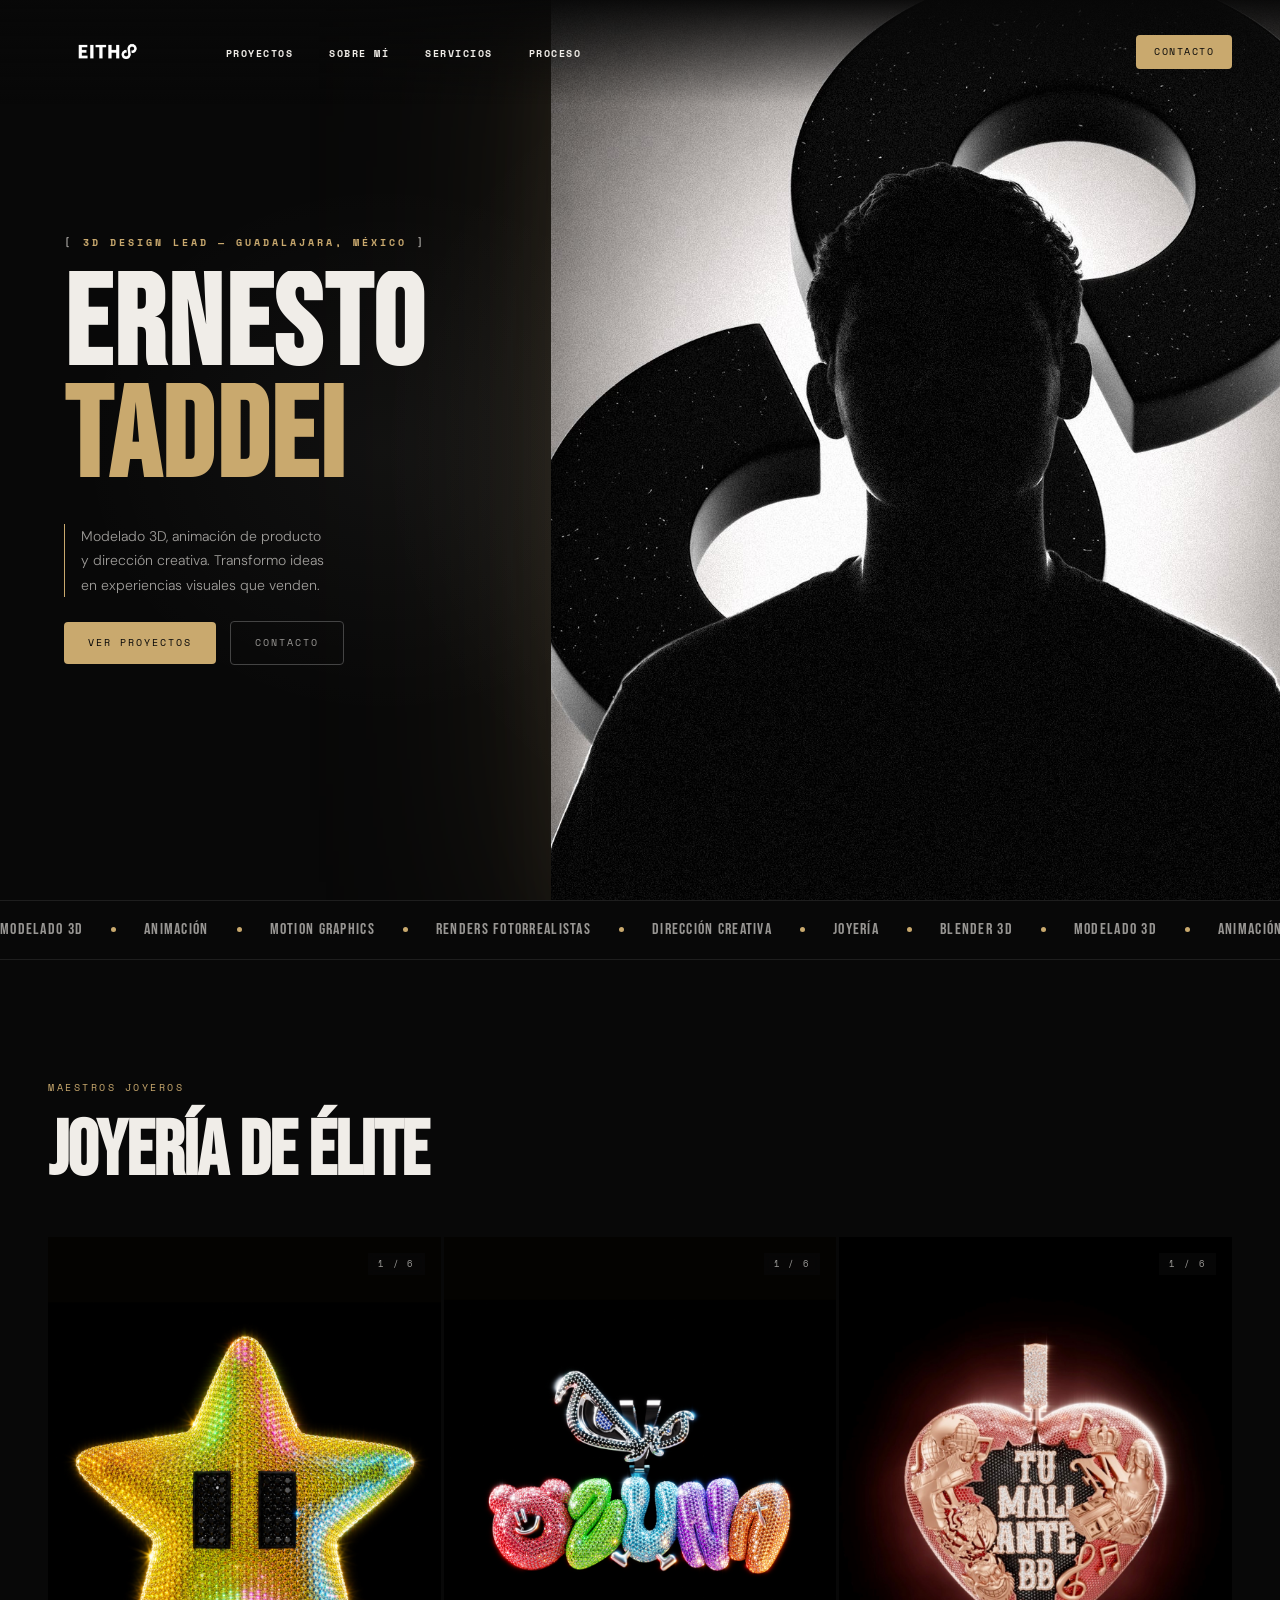
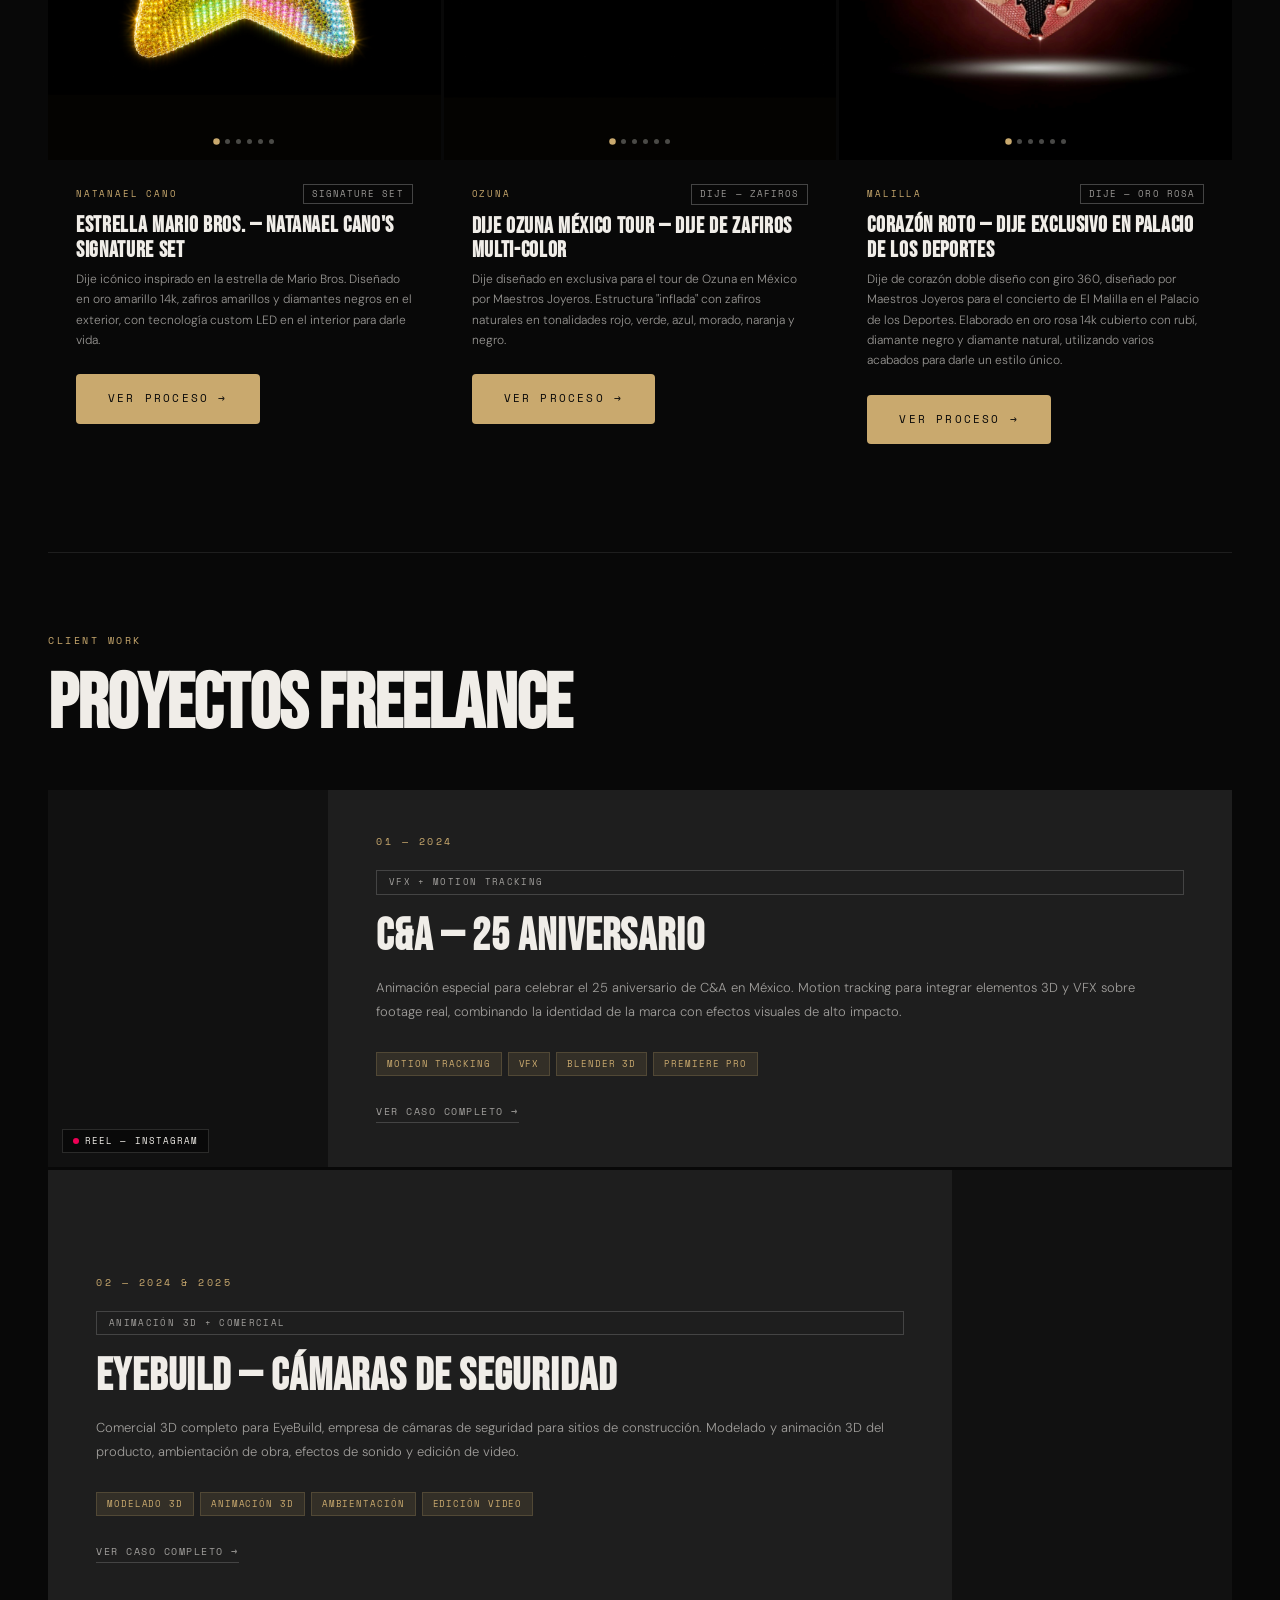
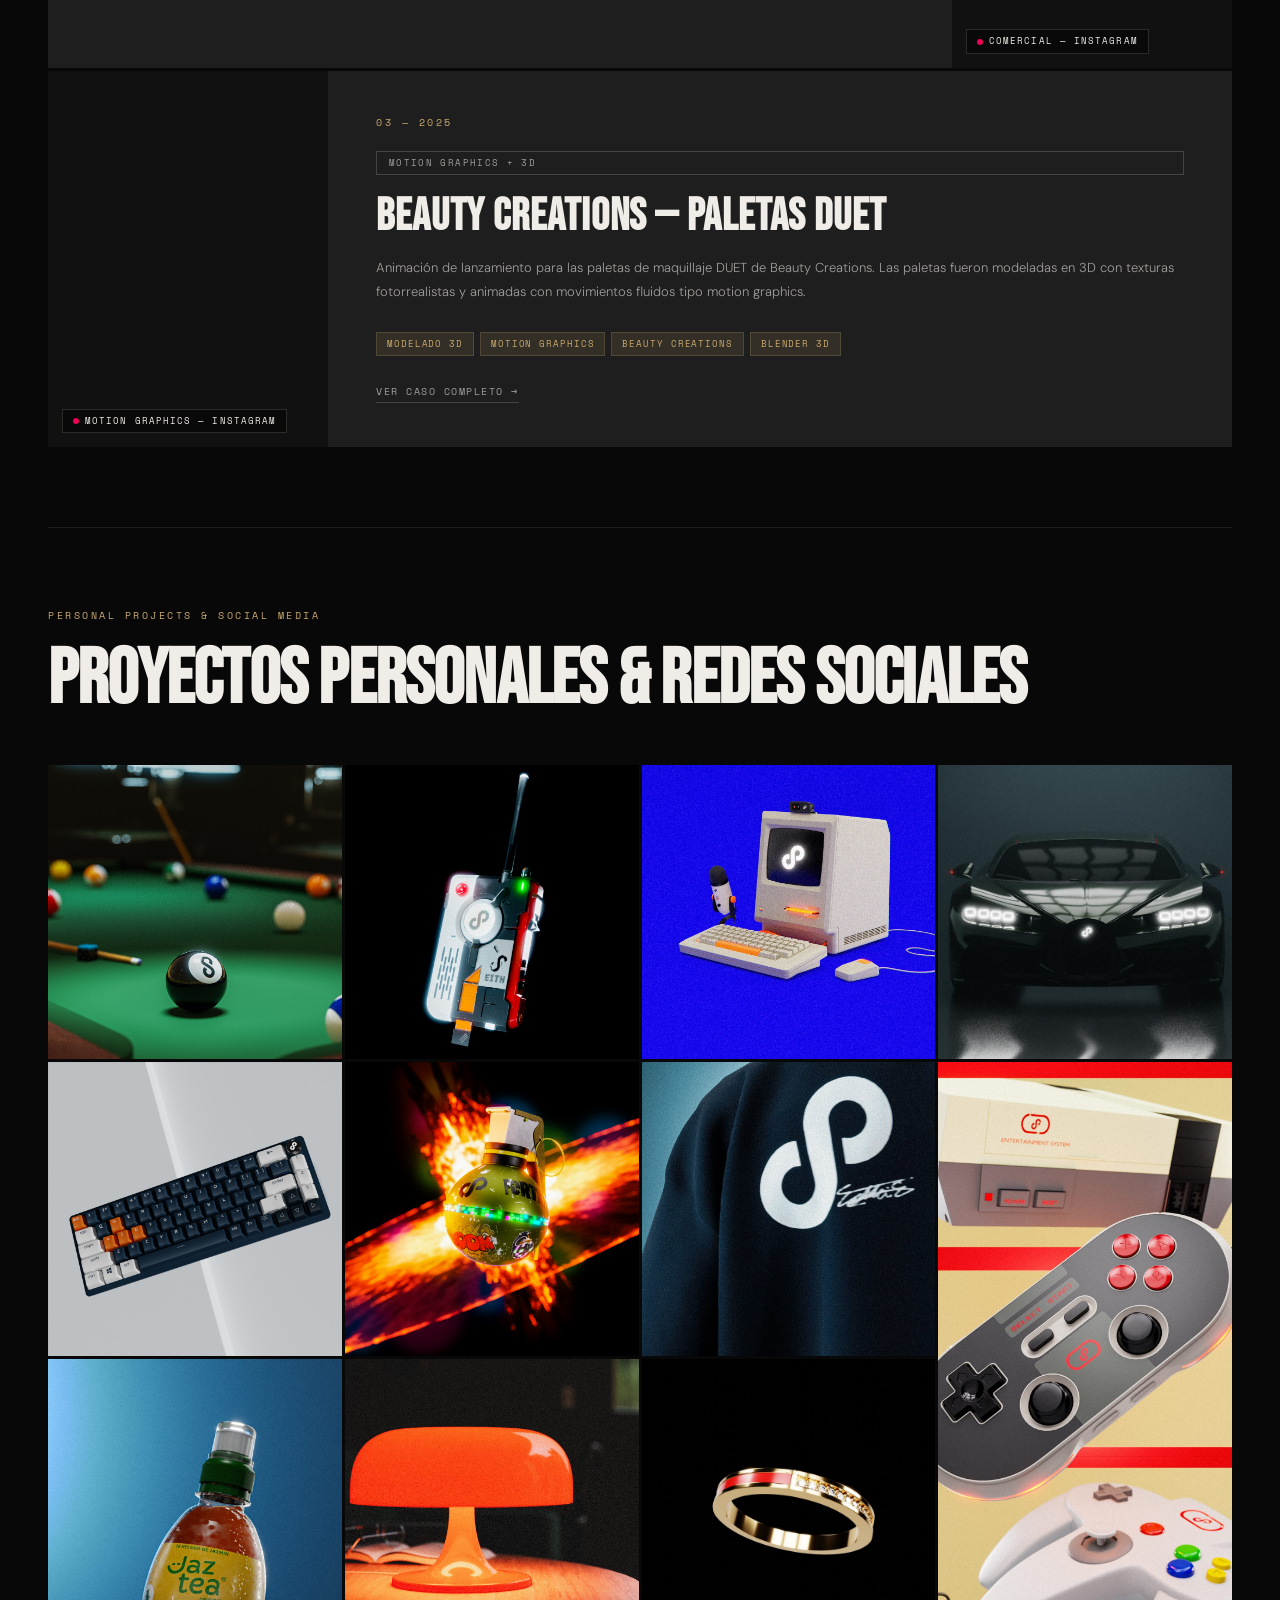
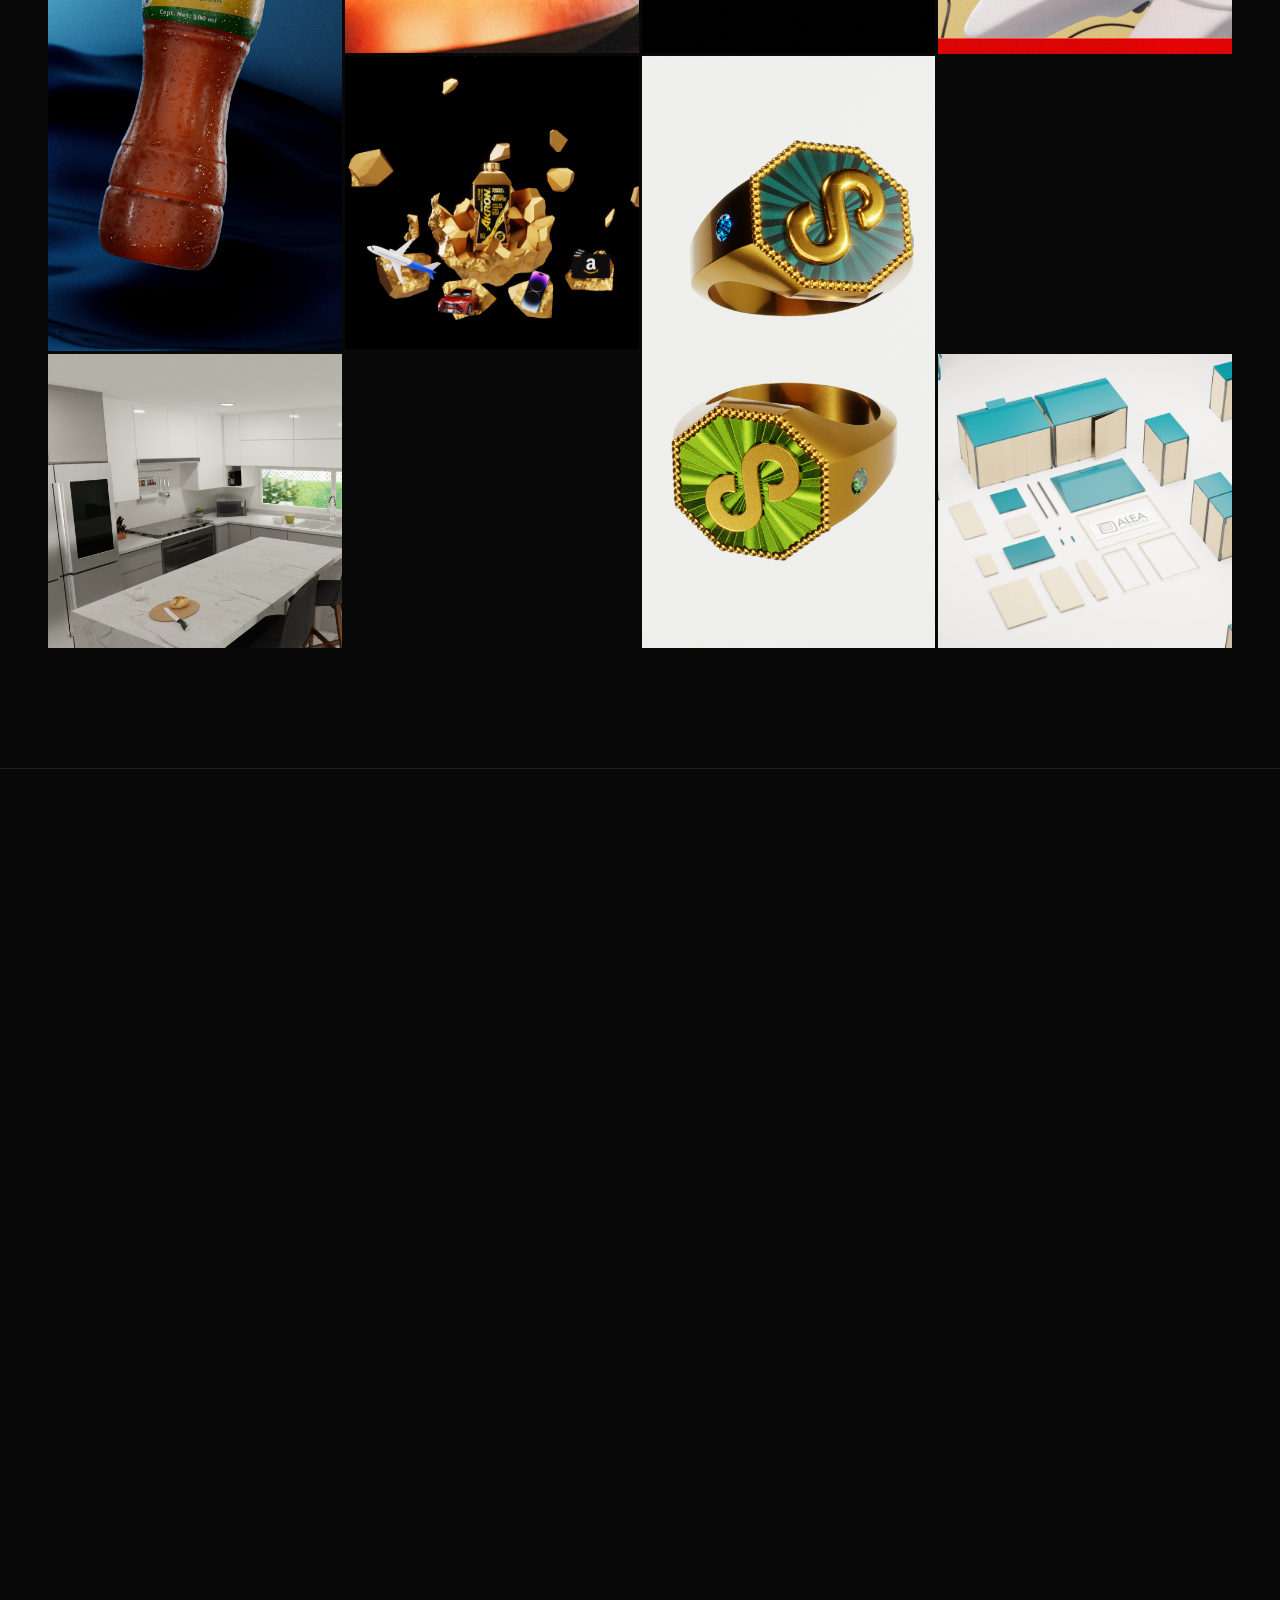
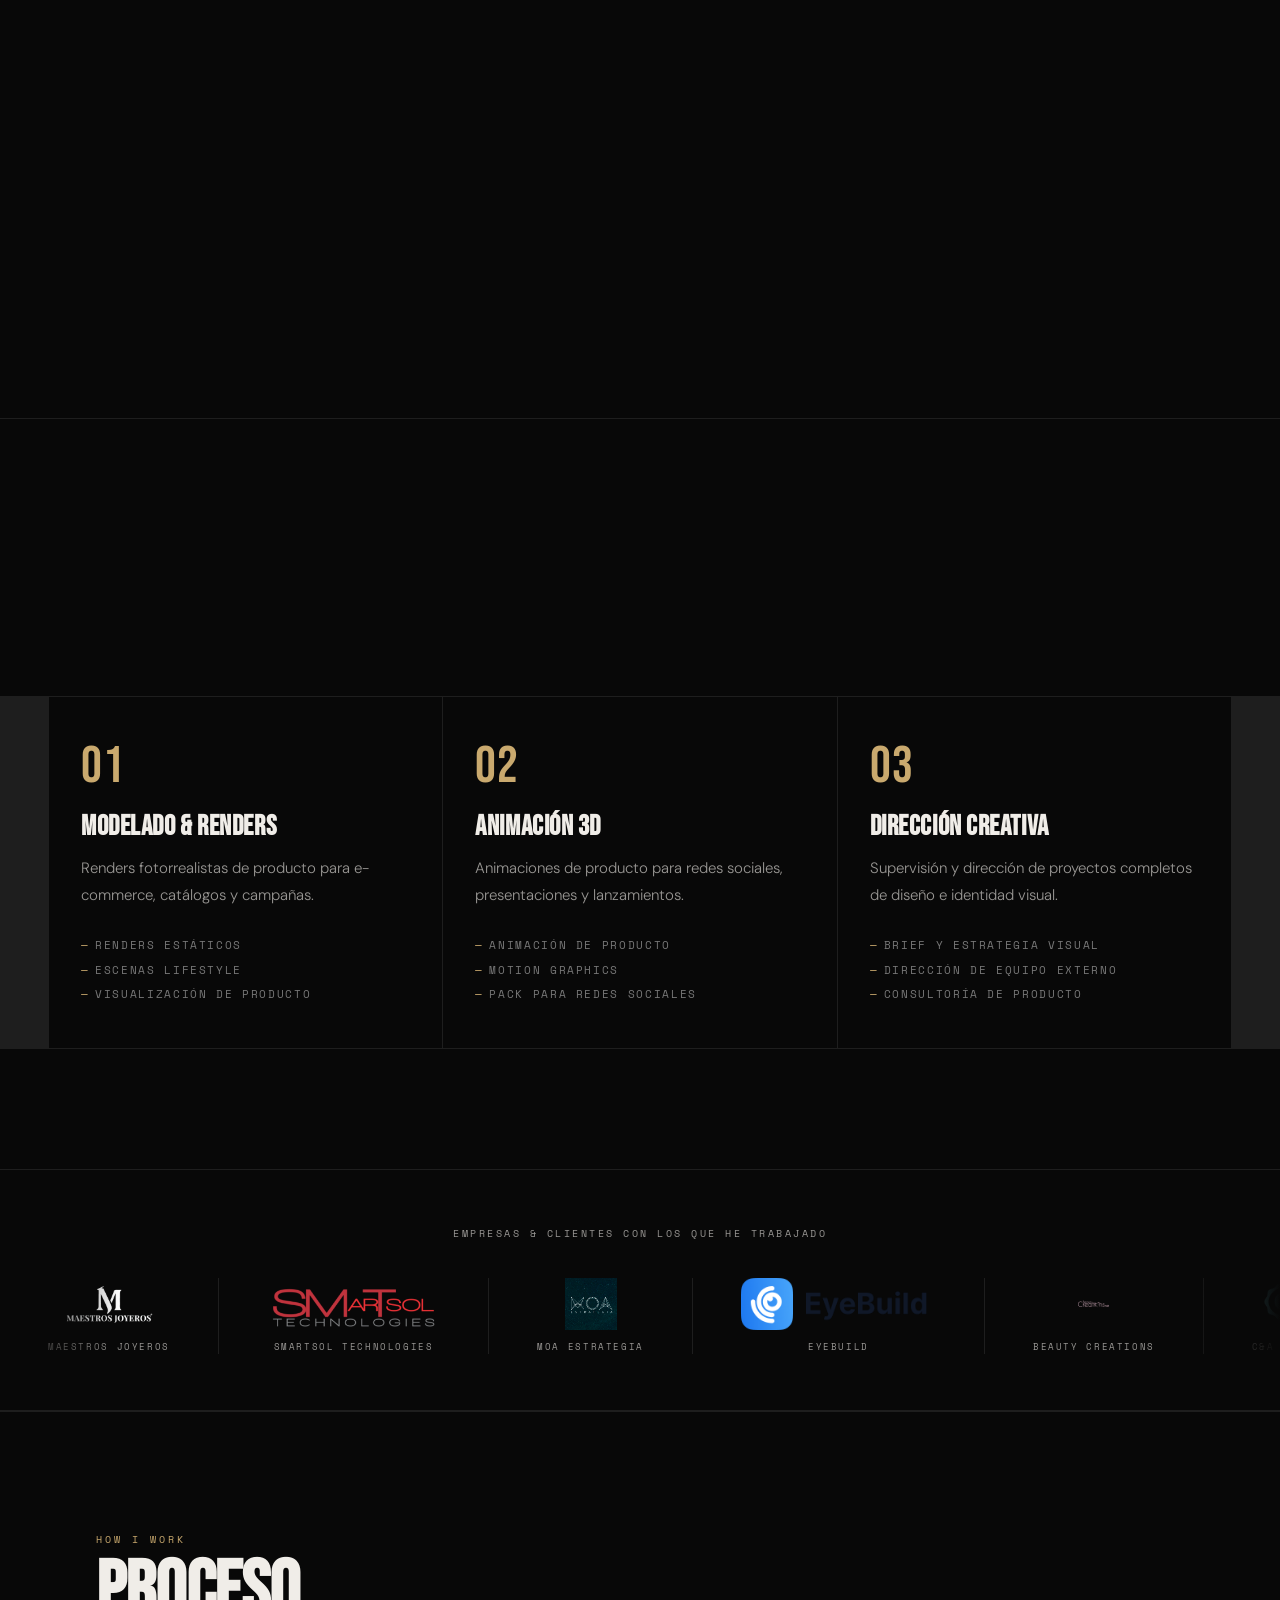
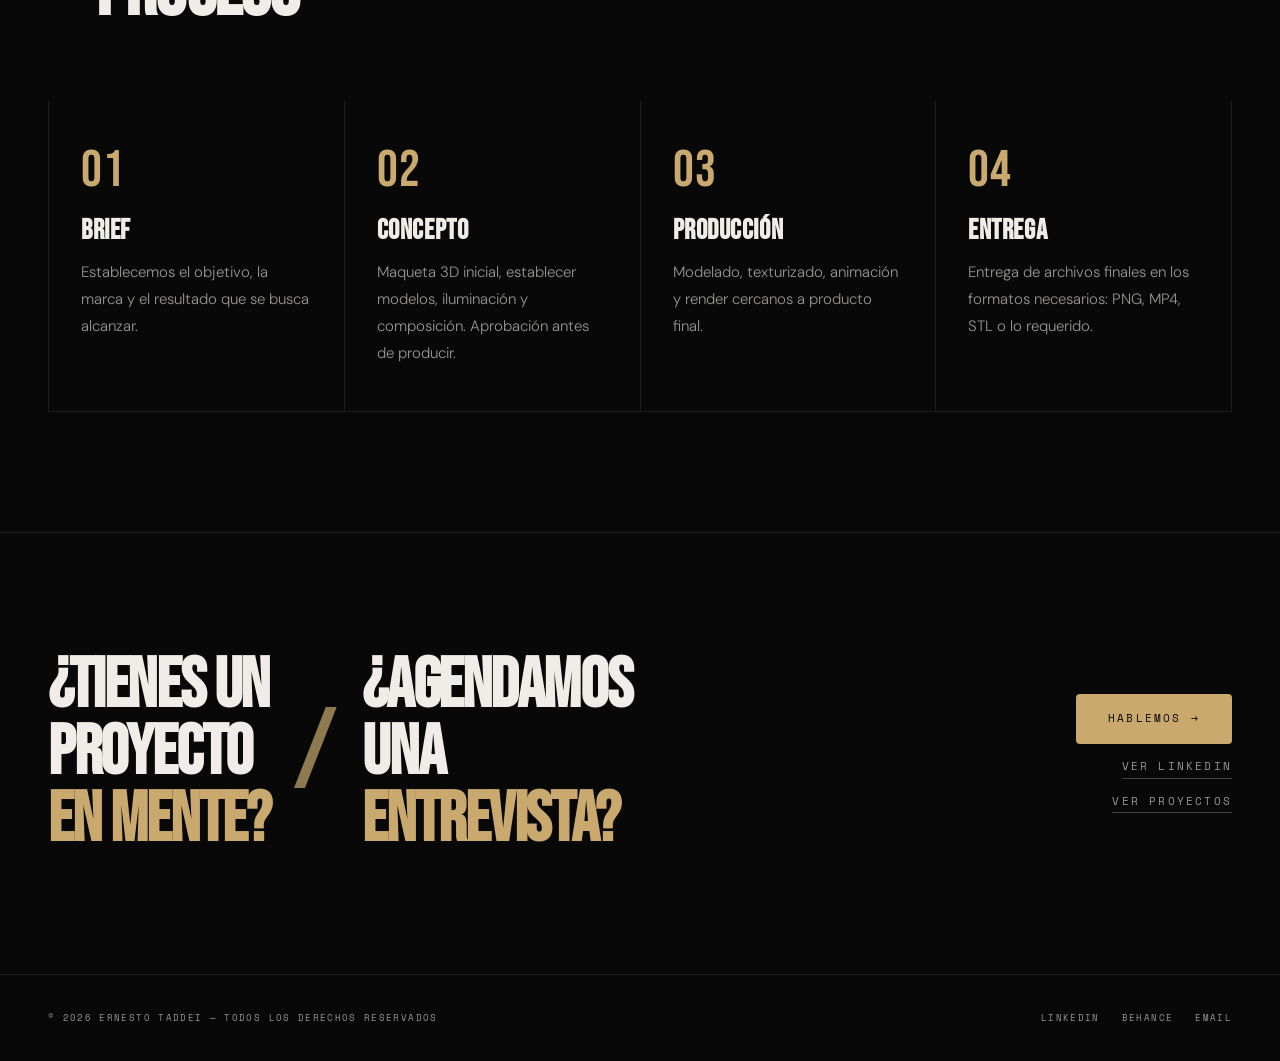
==== commit d028b1ad: "Carga videos de fondo solo cuando entran en pantalla Antes los 6 videos de la portada se descargaban" ====
--- a/index.html
+++ b/index.html
@@ -376,7 +376,7 @@
             <div class="carousel-slide"><img src="Joyería/15.jpg" alt="Con Cadena" style="width:100%;height:100%;object-fit:cover;display:block;"/></div>
             <div class="carousel-slide"><img src="Joyería/16.jpg" alt="Con Rubí Central" style="width:100%;height:100%;object-fit:cover;display:block;"/></div>
             <div class="carousel-slide"><img src="Joyería/17.png" alt="Vista 3/4" style="width:100%;height:100%;object-fit:cover;display:block;"/></div>
-            <div class="carousel-slide"><video src="Joyería/18.MP4" autoplay muted loop playsinline style="width:100%;height:100%;object-fit:cover;display:block;"></video></div>
+            <div class="carousel-slide"><video src="Joyería/18.MP4" muted loop playsinline preload="none" data-lazy-autoplay style="width:100%;height:100%;object-fit:cover;display:block;"></video></div>
           </div>
           <div class="carousel-dots" id="cd-2"><button class="c-dot active" onclick="goTo(2,0)"></button><button class="c-dot" onclick="goTo(2,1)"></button><button class="c-dot" onclick="goTo(2,2)"></button><button class="c-dot" onclick="goTo(2,3)"></button><button class="c-dot" onclick="goTo(2,4)"></button><button class="c-dot" onclick="goTo(2,5)"></button></div>
           <button class="c-arrow prev" onclick="step(2,-1)">‹</button>
@@ -408,7 +408,7 @@
     <!-- C&A -->
     <div class="client-card">
       <div class="client-media" style="aspect-ratio:1/1;">
-        <video src="Freelance/C&A.mp4" autoplay muted loop playsinline style="width:100%;height:100%;object-fit:cover;display:block;"></video>
+        <video src="Freelance/C&A.mp4" muted loop playsinline preload="none" data-lazy-autoplay style="width:100%;height:100%;object-fit:cover;display:block;"></video>
         <div class="video-badge" style="bottom:14px;top:auto;left:14px;"><div class="vb-dot"></div>Reel — Instagram</div>
       </div>
       <div class="client-info">
@@ -424,7 +424,7 @@
     <!-- EyeBuild -->
     <div class="client-card reverse">
       <div class="client-media" style="aspect-ratio:9/16;">
-        <video src="Freelance/EyeBuild.MP4" autoplay muted loop playsinline style="width:100%;height:100%;object-fit:cover;display:block;"></video>
+        <video src="Freelance/EyeBuild.MP4" muted loop playsinline preload="none" data-lazy-autoplay style="width:100%;height:100%;object-fit:cover;display:block;"></video>
         <div class="video-badge" style="bottom:14px;top:auto;left:14px;"><div class="vb-dot"></div>Comercial — Instagram</div>
       </div>
       <div class="client-info">
@@ -440,7 +440,7 @@
     <!-- Beauty Creations -->
     <div class="client-card">
       <div class="client-media" style="aspect-ratio:1/1;">
-        <video src="Freelance/Beauty Creations.mp4" autoplay muted loop playsinline style="width:100%;height:100%;object-fit:cover;display:block;"></video>
+        <video src="Freelance/Beauty Creations.mp4" muted loop playsinline preload="none" data-lazy-autoplay style="width:100%;height:100%;object-fit:cover;display:block;"></video>
         <div class="video-badge" style="bottom:14px;top:auto;left:14px;"><div class="vb-dot"></div>Motion Graphics — Instagram</div>
       </div>
       <div class="client-info">
@@ -478,7 +478,7 @@
       <div class="m-card"><div class="m-art"><img src="Personal/BOMB RENDER.JPG" loading="lazy" alt="Render de fuego"/></div><div class="m-overlay"><div class="m-platform">TikTok · Animation</div><div class="m-title">Fireball — Motion Study</div></div></div>
       <div class="m-card"><div class="m-art"><img src="Personal/LAMP RENDER.JPG" loading="lazy" alt="Lámpara naranja render" style="object-position:center 60%;"/></div><div class="m-overlay"><div class="m-platform">Instagram · Product</div><div class="m-title">Nessino — Lamp Render</div></div></div>
       <div class="m-card"><div class="m-art"><img src="Personal/1.png" loading="lazy" alt="Akron explosión dorada render"/></div><div class="m-overlay"><div class="m-platform">Instagram · 3D Art</div><div class="m-title">Akron — Gold Burst</div></div></div>
-      <div class="m-card"><div class="m-art"><video src="Personal/anim naranja.mp4" autoplay muted loop playsinline></video></div><div class="m-overlay"><div class="m-platform">Instagram · Animation</div><div class="m-title">Orange Study — Motion</div></div></div>
+      <div class="m-card"><div class="m-art"><video src="Personal/anim naranja.mp4" muted loop playsinline preload="none" data-lazy-autoplay></video></div><div class="m-overlay"><div class="m-platform">Instagram · Animation</div><div class="m-title">Orange Study — Motion</div></div></div>
     </div>
     <!-- Column 3 -->
     <div class="m-col">
@@ -491,7 +491,7 @@
     <div class="m-col">
       <div class="m-card"><div class="m-art"><img src="Personal/3C0E3890-A65E-4C78-A0BA-49B7B1BBB540.JPG" loading="lazy" alt="Hypercar negro render"/></div><div class="m-overlay"><div class="m-platform">Instagram · 3D Render</div><div class="m-title">Midnight — Hypercar</div></div></div>
       <div class="m-card m-tall"><div class="m-art"><img src="Personal/NINTENDO RENDER.JPG" loading="lazy" alt="Consola retro render"/></div><div class="m-overlay"><div class="m-platform">Behance · 3D Art</div><div class="m-title">Retro Console</div></div></div>
-      <div class="m-card"><div class="m-art"><video src="Personal/Donut 3.0.mp4" autoplay muted loop playsinline></video></div><div class="m-overlay"><div class="m-platform">Instagram · Reel Vertical</div><div class="m-title">Glazed — Donut Loop</div></div></div>
+      <div class="m-card"><div class="m-art"><video src="Personal/Donut 3.0.mp4" muted loop playsinline preload="none" data-lazy-autoplay></video></div><div class="m-overlay"><div class="m-platform">Instagram · Reel Vertical</div><div class="m-title">Glazed — Donut Loop</div></div></div>
       <div class="m-card"><div class="m-art"><img src="Personal/thumbnail.png" loading="lazy" alt="Alea Ecopoint módulos render"/></div><div class="m-overlay"><div class="m-platform">Behance · Product Design</div><div class="m-title">Alea Ecopoint — Modules</div></div></div>
     </div>
   </div>
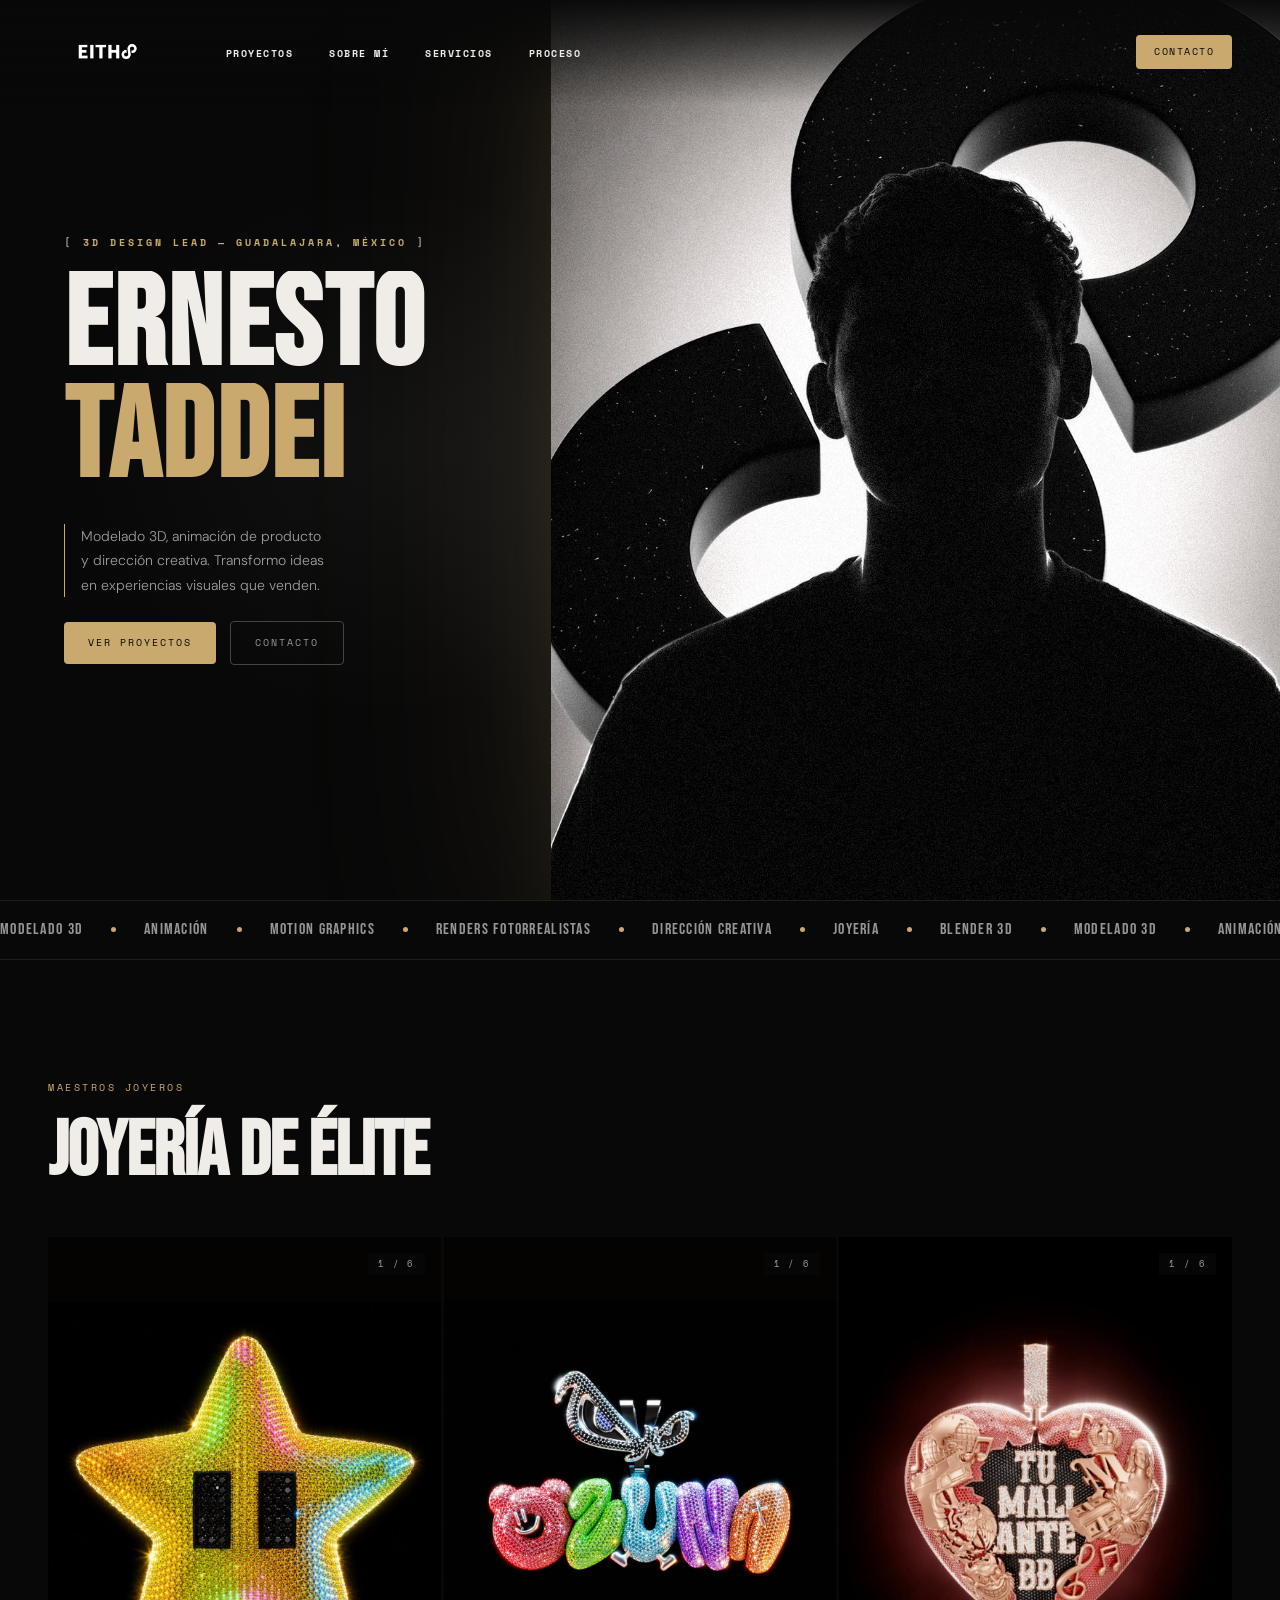
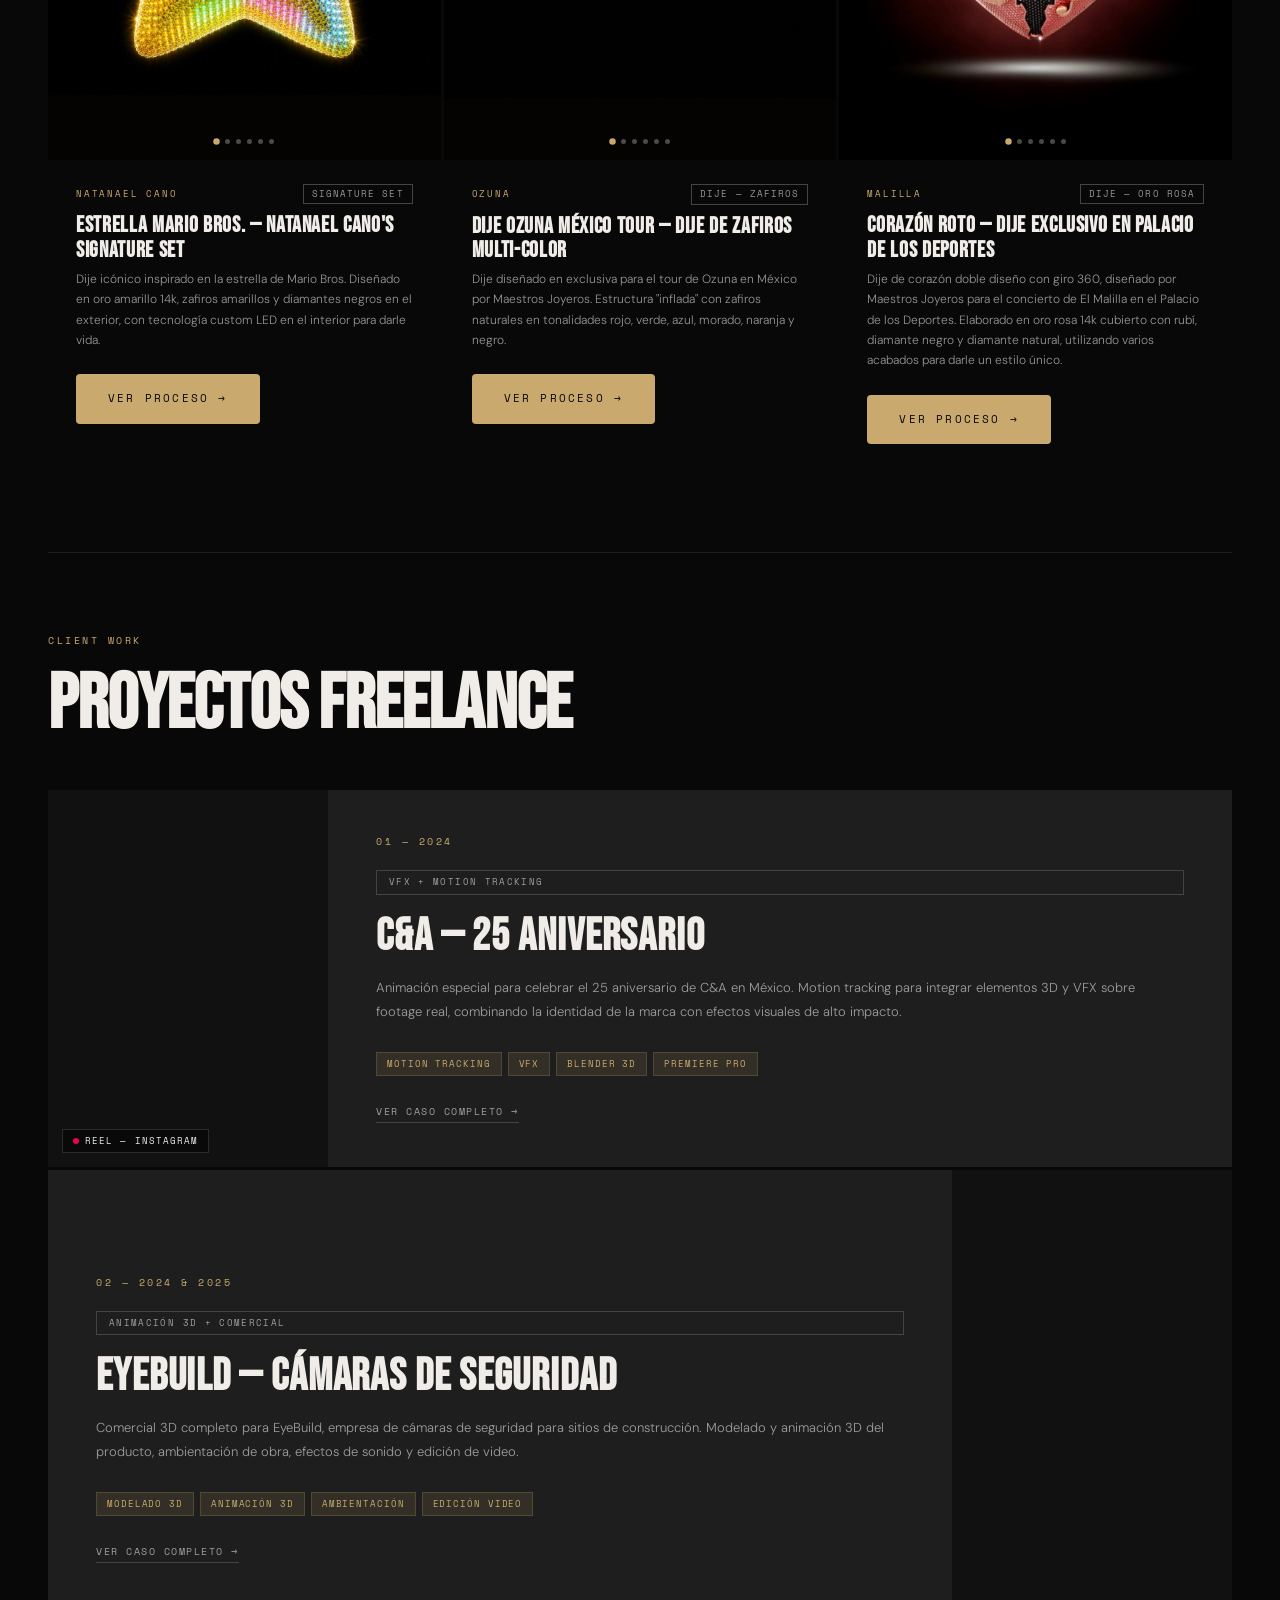
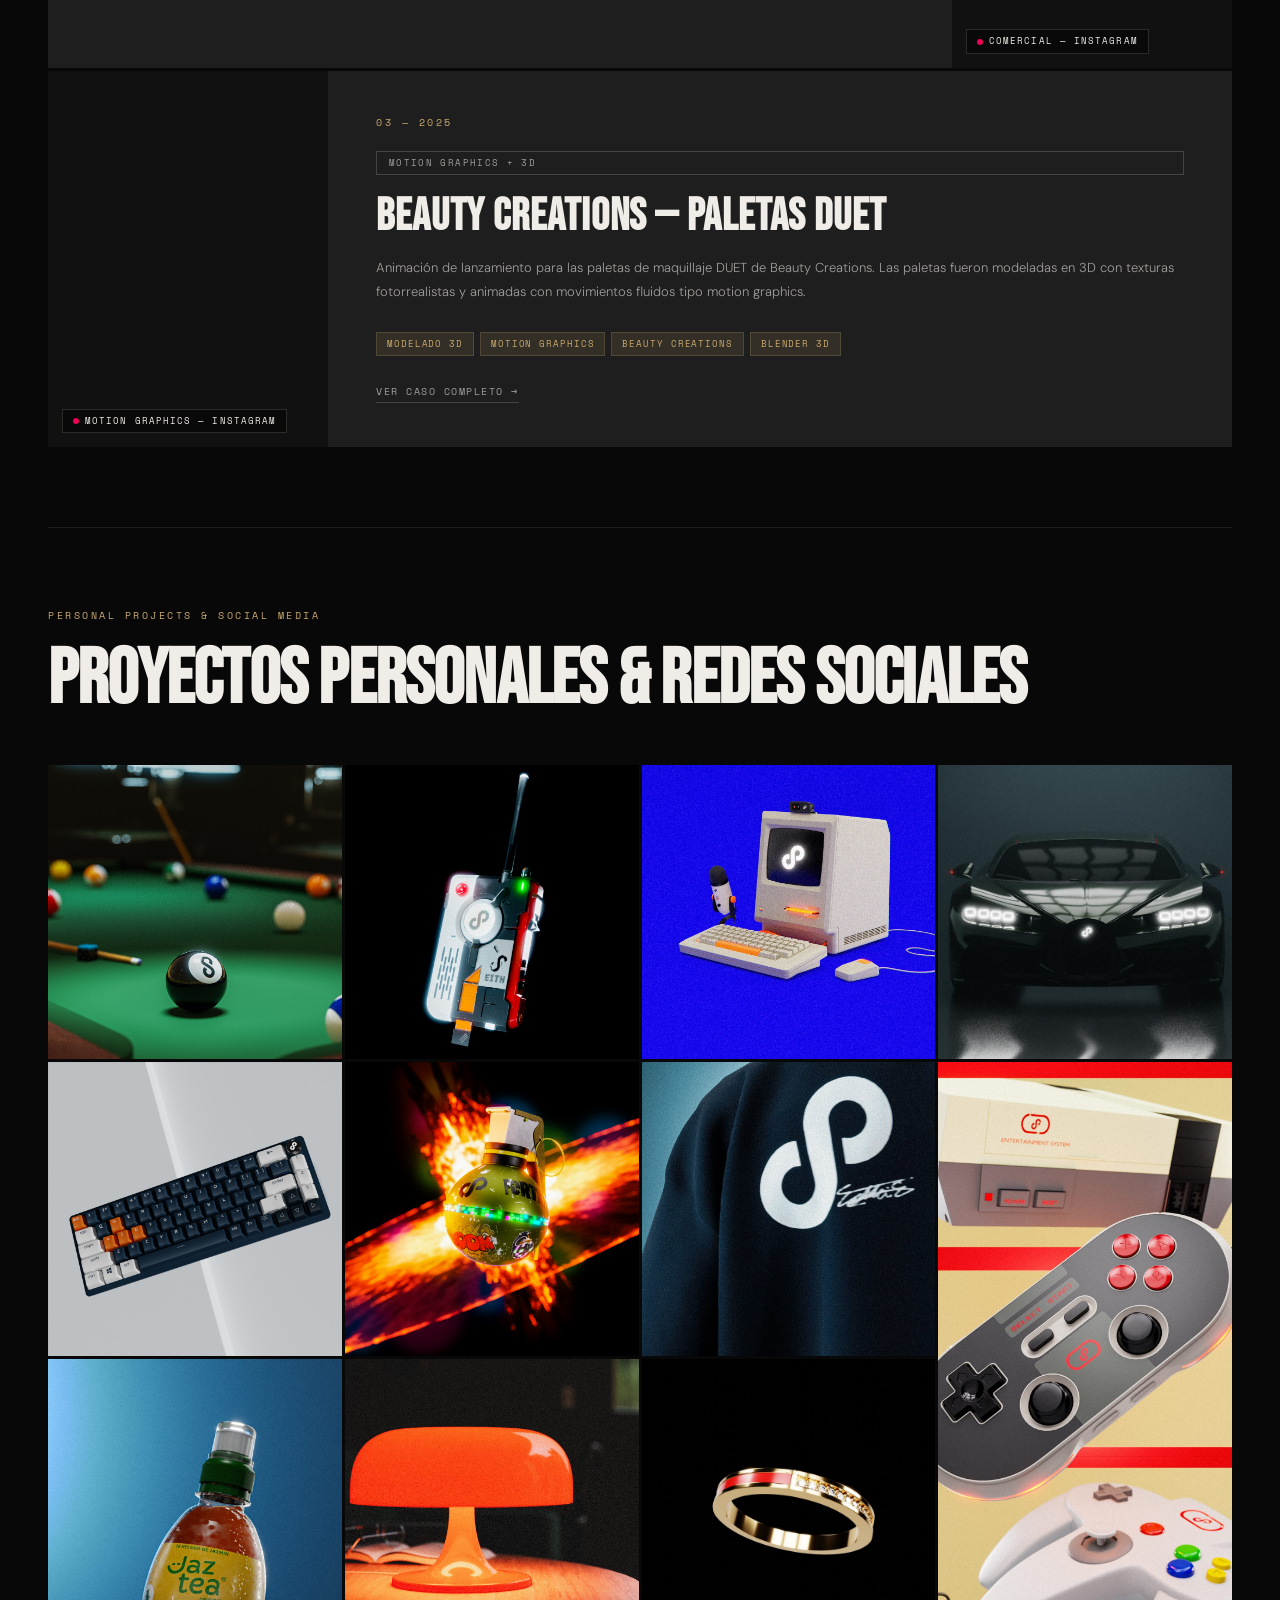
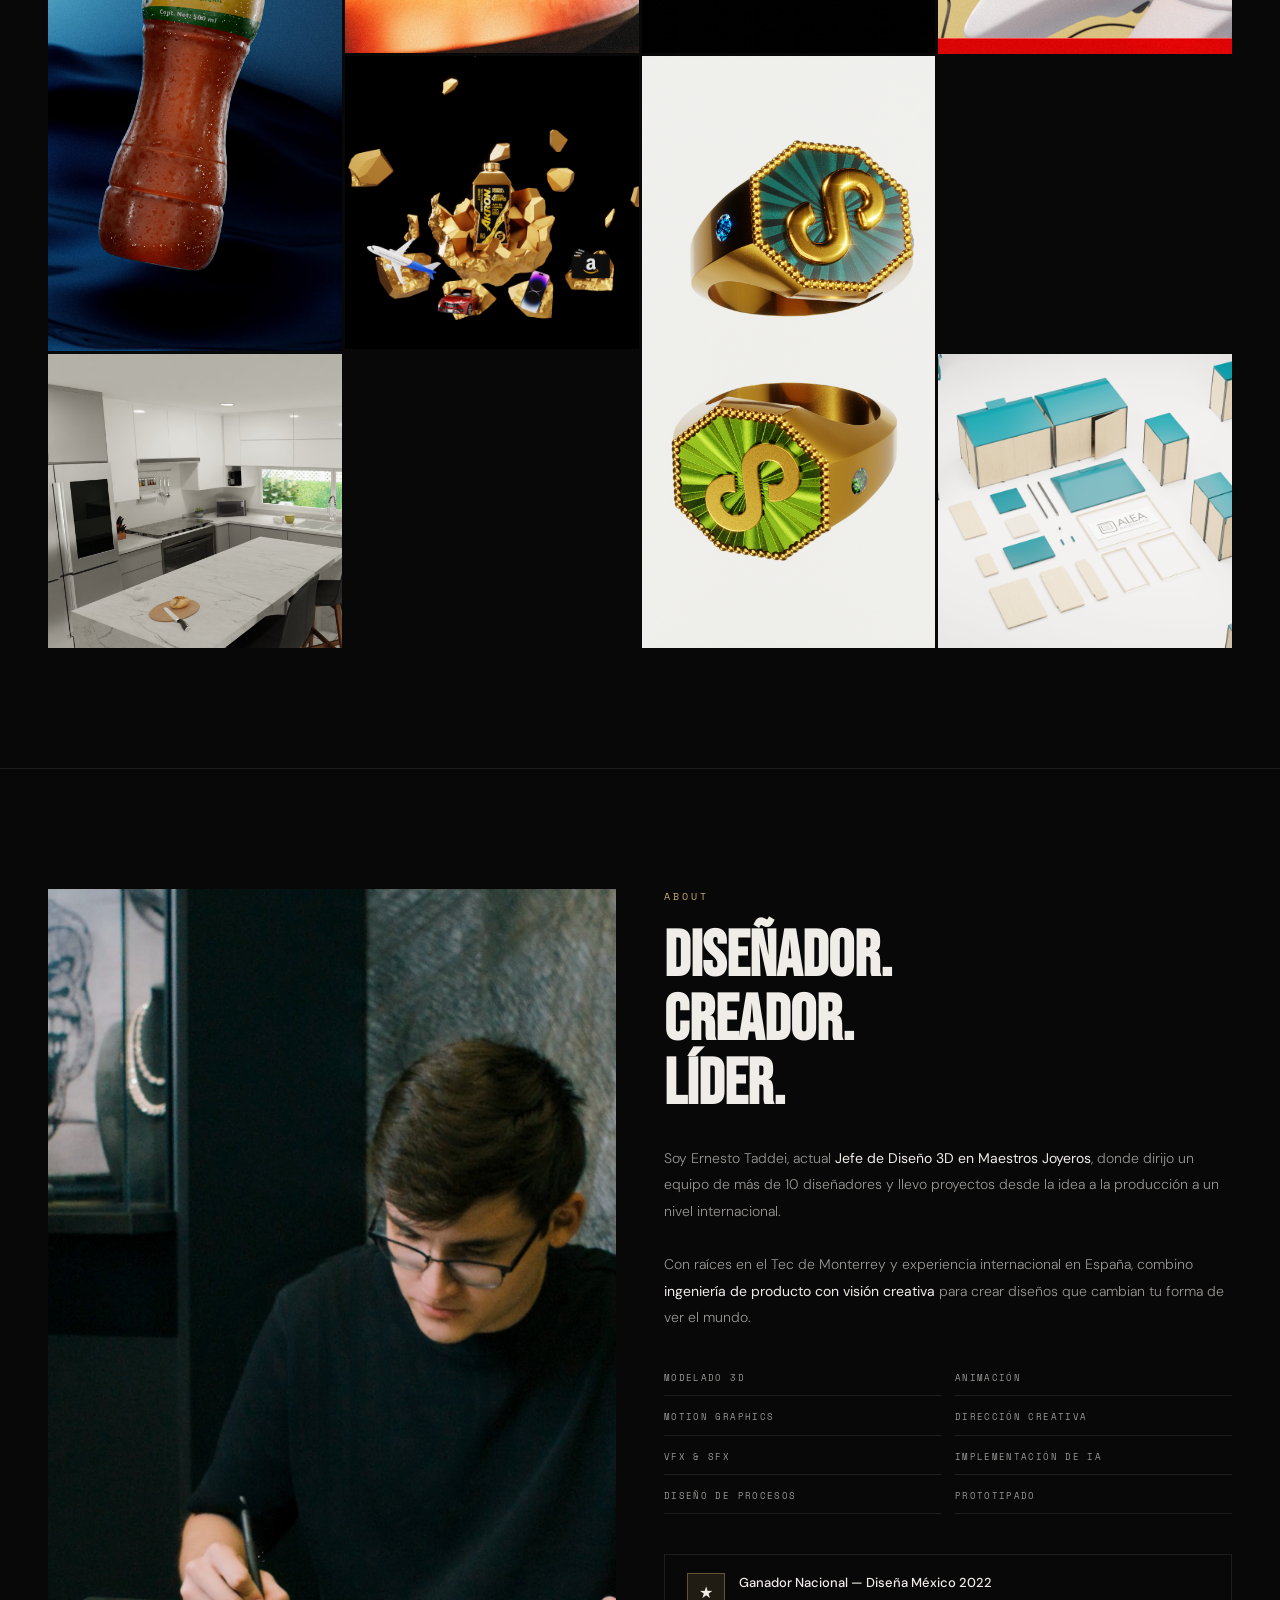
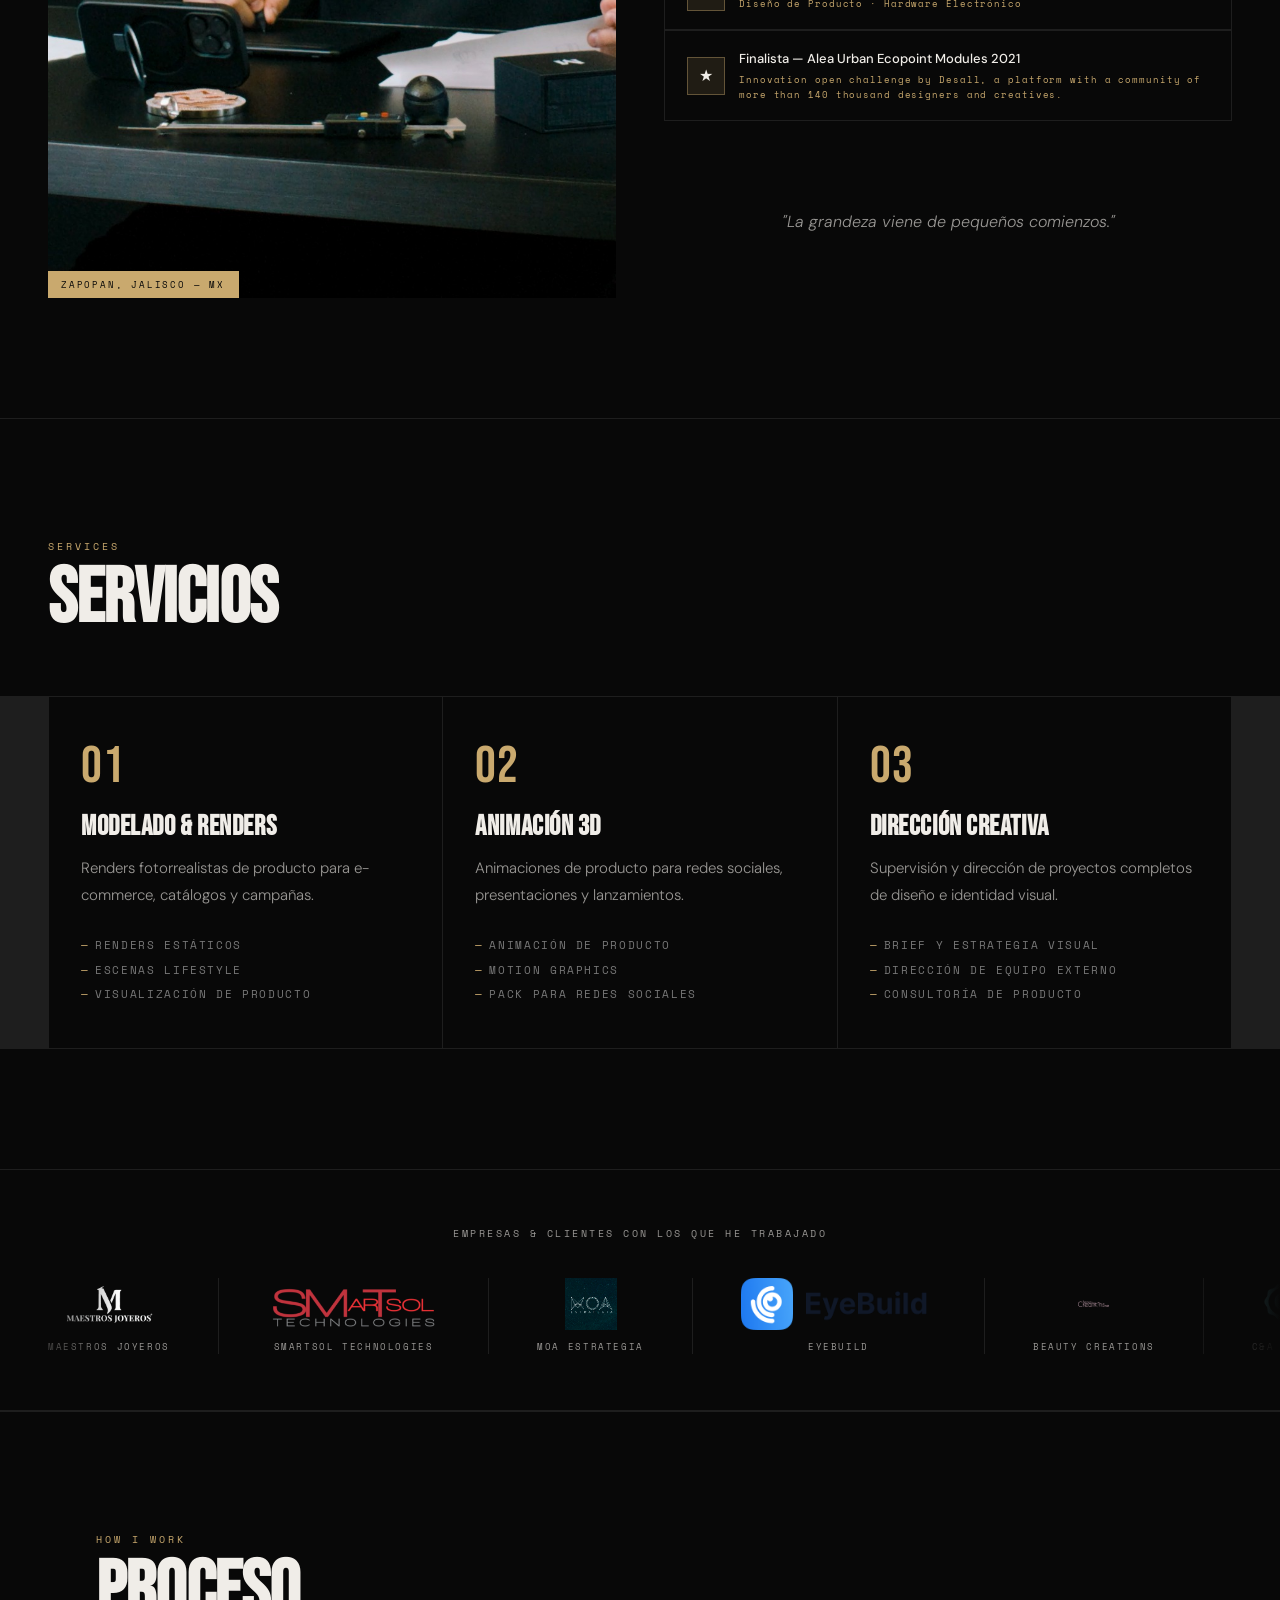
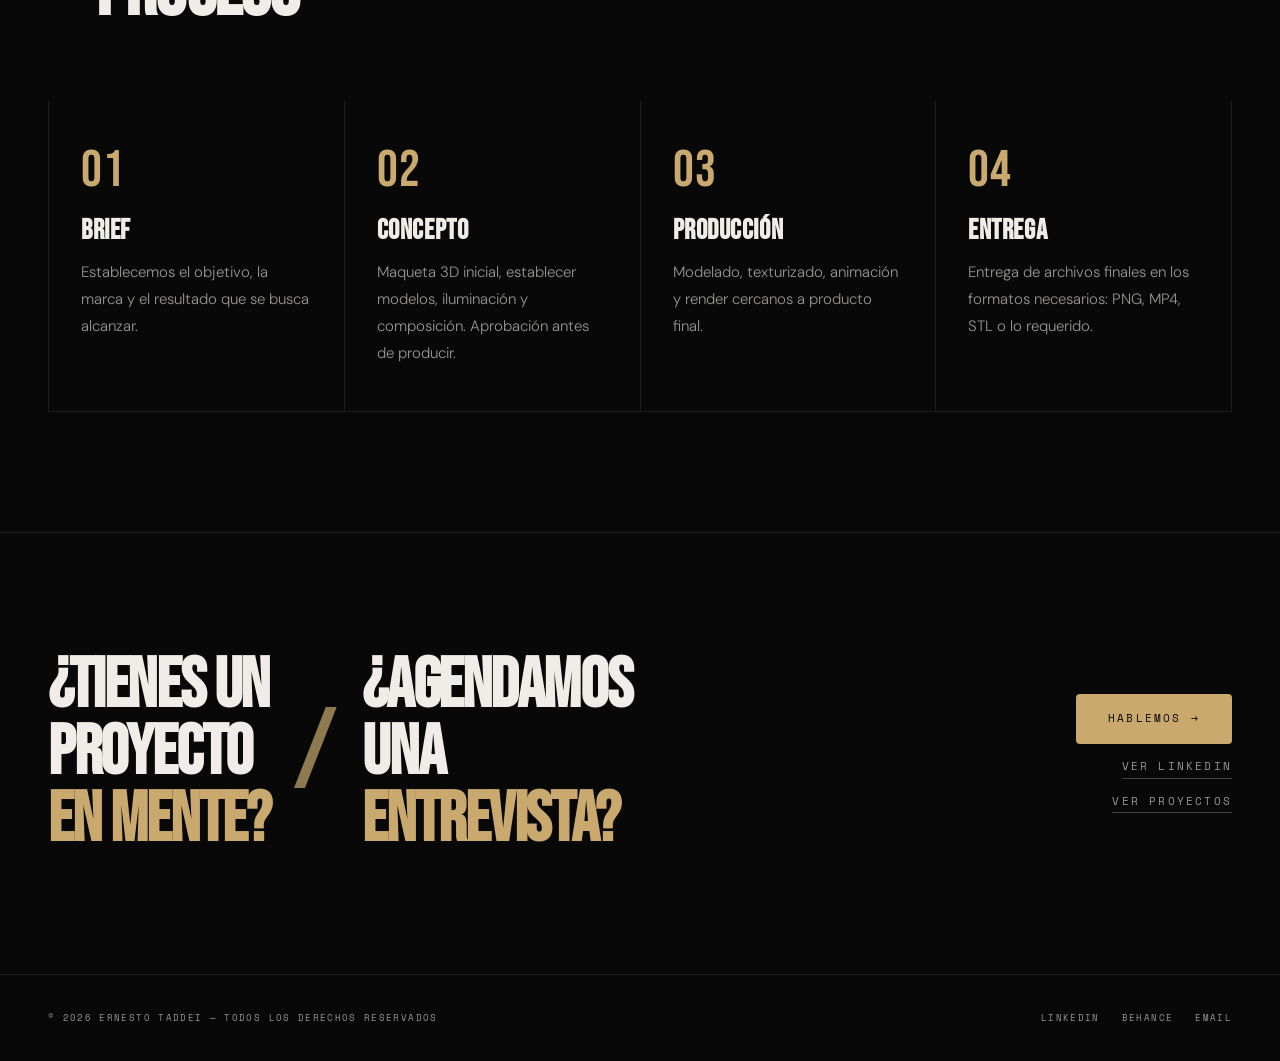
==== commit af117217: "Comprime las fotos restantes de la galería de Joyería y agrega carga diferida Quedaron 10 fotos sin " ====
--- a/index.html
+++ b/index.html
@@ -319,12 +319,12 @@
       <div class="jewelry-card-inner">
         <div class="carousel">
           <div class="carousel-slides" id="cs-0">
-            <div class="carousel-slide"><img src="Joyería/1.png" alt="Vista Frontal" style="width:100%;height:100%;object-fit:cover;display:block;"/></div>
-            <div class="carousel-slide"><img src="Joyería/2.jpg" alt="Detalle Gema" style="width:100%;height:100%;object-fit:cover;display:block;"/></div>
-            <div class="carousel-slide"><img src="Joyería/3.png" alt="Con Cadena" style="width:100%;height:100%;object-fit:cover;display:block;"/></div>
-            <div class="carousel-slide"><img src="Joyería/4.png" alt="Lateral 45°" style="width:100%;height:100%;object-fit:cover;display:block;"/></div>
-            <div class="carousel-slide"><img src="Joyería/5.png" alt="Render Final" style="width:100%;height:100%;object-fit:cover;display:block;"/></div>
-            <div class="carousel-slide"><img src="Joyería/6.jpg" alt="Pieza Final" style="width:100%;height:100%;object-fit:cover;display:block;"/></div>
+            <div class="carousel-slide"><img src="Joyería/1.jpg" alt="Vista Frontal" loading="lazy" style="width:100%;height:100%;object-fit:cover;display:block;"/></div>
+            <div class="carousel-slide"><img src="Joyería/2.jpg" alt="Detalle Gema" loading="lazy" style="width:100%;height:100%;object-fit:cover;display:block;"/></div>
+            <div class="carousel-slide"><img src="Joyería/3.jpg" alt="Con Cadena" loading="lazy" style="width:100%;height:100%;object-fit:cover;display:block;"/></div>
+            <div class="carousel-slide"><img src="Joyería/4.jpg" alt="Lateral 45°" loading="lazy" style="width:100%;height:100%;object-fit:cover;display:block;"/></div>
+            <div class="carousel-slide"><img src="Joyería/5.jpg" alt="Render Final" loading="lazy" style="width:100%;height:100%;object-fit:cover;display:block;"/></div>
+            <div class="carousel-slide"><img src="Joyería/6.jpg" alt="Pieza Final" loading="lazy" style="width:100%;height:100%;object-fit:cover;display:block;"/></div>
           </div>
           <div class="carousel-dots" id="cd-0"><button class="c-dot active" onclick="goTo(0,0)"></button><button class="c-dot" onclick="goTo(0,1)"></button><button class="c-dot" onclick="goTo(0,2)"></button><button class="c-dot" onclick="goTo(0,3)"></button><button class="c-dot" onclick="goTo(0,4)"></button><button class="c-dot" onclick="goTo(0,5)"></button></div>
           <button class="c-arrow prev" onclick="step(0,-1)">‹</button>
@@ -345,12 +345,12 @@
       <div class="jewelry-card-inner">
         <div class="carousel">
           <div class="carousel-slides" id="cs-1">
-            <div class="carousel-slide"><img src="Joyería/7.png" alt="Vista Frontal" style="width:100%;height:100%;object-fit:cover;display:block;"/></div>
-            <div class="carousel-slide"><img src="Joyería/8.jpg" alt="Zafiro Central" style="width:100%;height:100%;object-fit:cover;display:block;"/></div>
-            <div class="carousel-slide"><img src="Joyería/9.png" alt="Set Completo" style="width:100%;height:100%;object-fit:cover;display:block;"/></div>
-            <div class="carousel-slide"><img src="Joyería/10.png" alt="Paleta de Zafiros" style="width:100%;height:100%;object-fit:cover;display:block;"/></div>
-            <div class="carousel-slide"><img src="Joyería/11.png" alt="Render Lateral" style="width:100%;height:100%;object-fit:cover;display:block;"/></div>
-            <div class="carousel-slide"><img src="Joyería/12.jpg" alt="Pieza Final" style="width:100%;height:100%;object-fit:cover;display:block;"/></div>
+            <div class="carousel-slide"><img src="Joyería/7.jpg" alt="Vista Frontal" loading="lazy" style="width:100%;height:100%;object-fit:cover;display:block;"/></div>
+            <div class="carousel-slide"><img src="Joyería/8.jpg" alt="Zafiro Central" loading="lazy" style="width:100%;height:100%;object-fit:cover;display:block;"/></div>
+            <div class="carousel-slide"><img src="Joyería/9.jpg" alt="Set Completo" loading="lazy" style="width:100%;height:100%;object-fit:cover;display:block;"/></div>
+            <div class="carousel-slide"><img src="Joyería/10.jpg" alt="Paleta de Zafiros" loading="lazy" style="width:100%;height:100%;object-fit:cover;display:block;"/></div>
+            <div class="carousel-slide"><img src="Joyería/11.jpg" alt="Render Lateral" loading="lazy" style="width:100%;height:100%;object-fit:cover;display:block;"/></div>
+            <div class="carousel-slide"><img src="Joyería/12.jpg" alt="Pieza Final" loading="lazy" style="width:100%;height:100%;object-fit:cover;display:block;"/></div>
           </div>
           <div class="carousel-dots" id="cd-1"><button class="c-dot active" onclick="goTo(1,0)"></button><button class="c-dot" onclick="goTo(1,1)"></button><button class="c-dot" onclick="goTo(1,2)"></button><button class="c-dot" onclick="goTo(1,3)"></button><button class="c-dot" onclick="goTo(1,4)"></button><button class="c-dot" onclick="goTo(1,5)"></button></div>
           <button class="c-arrow prev" onclick="step(1,-1)">‹</button>
@@ -371,11 +371,11 @@
       <div class="jewelry-card-inner">
         <div class="carousel">
           <div class="carousel-slides" id="cs-2">
-            <div class="carousel-slide"><img src="Joyería/13.png" alt="Vista Frontal" style="width:100%;height:100%;object-fit:cover;display:block;"/></div>
-            <div class="carousel-slide"><img src="Joyería/14.jpg" alt="Detalle Inner" style="width:100%;height:100%;object-fit:cover;display:block;"/></div>
-            <div class="carousel-slide"><img src="Joyería/15.jpg" alt="Con Cadena" style="width:100%;height:100%;object-fit:cover;display:block;"/></div>
-            <div class="carousel-slide"><img src="Joyería/16.jpg" alt="Con Rubí Central" style="width:100%;height:100%;object-fit:cover;display:block;"/></div>
-            <div class="carousel-slide"><img src="Joyería/17.png" alt="Vista 3/4" style="width:100%;height:100%;object-fit:cover;display:block;"/></div>
+            <div class="carousel-slide"><img src="Joyería/13.jpg" alt="Vista Frontal" loading="lazy" style="width:100%;height:100%;object-fit:cover;display:block;"/></div>
+            <div class="carousel-slide"><img src="Joyería/14.jpg" alt="Detalle Inner" loading="lazy" style="width:100%;height:100%;object-fit:cover;display:block;"/></div>
+            <div class="carousel-slide"><img src="Joyería/15.jpg" alt="Con Cadena" loading="lazy" style="width:100%;height:100%;object-fit:cover;display:block;"/></div>
+            <div class="carousel-slide"><img src="Joyería/16.jpg" alt="Con Rubí Central" loading="lazy" style="width:100%;height:100%;object-fit:cover;display:block;"/></div>
+            <div class="carousel-slide"><img src="Joyería/17.jpg" alt="Vista 3/4" loading="lazy" style="width:100%;height:100%;object-fit:cover;display:block;"/></div>
             <div class="carousel-slide"><video src="Joyería/18.MP4" muted loop playsinline preload="none" data-lazy-autoplay style="width:100%;height:100%;object-fit:cover;display:block;"></video></div>
           </div>
           <div class="carousel-dots" id="cd-2"><button class="c-dot active" onclick="goTo(2,0)"></button><button class="c-dot" onclick="goTo(2,1)"></button><button class="c-dot" onclick="goTo(2,2)"></button><button class="c-dot" onclick="goTo(2,3)"></button><button class="c-dot" onclick="goTo(2,4)"></button><button class="c-dot" onclick="goTo(2,5)"></button></div>
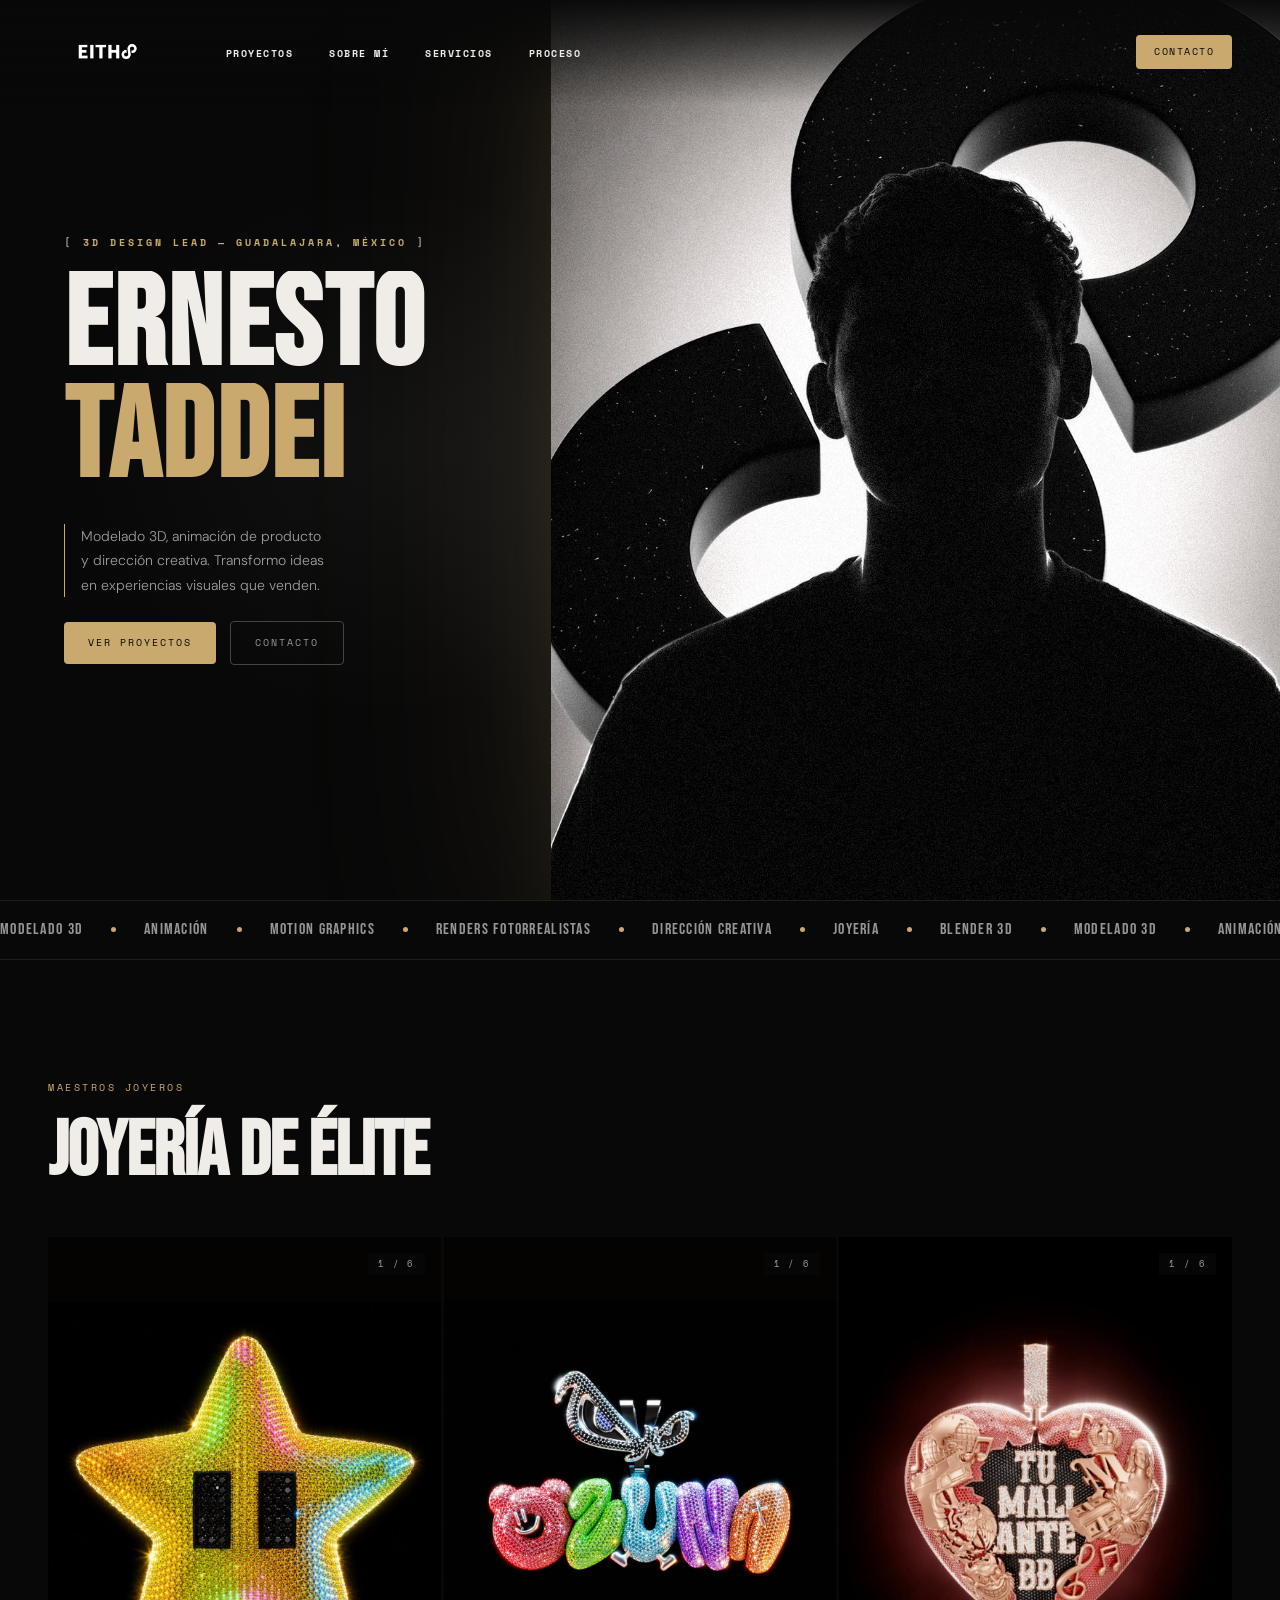
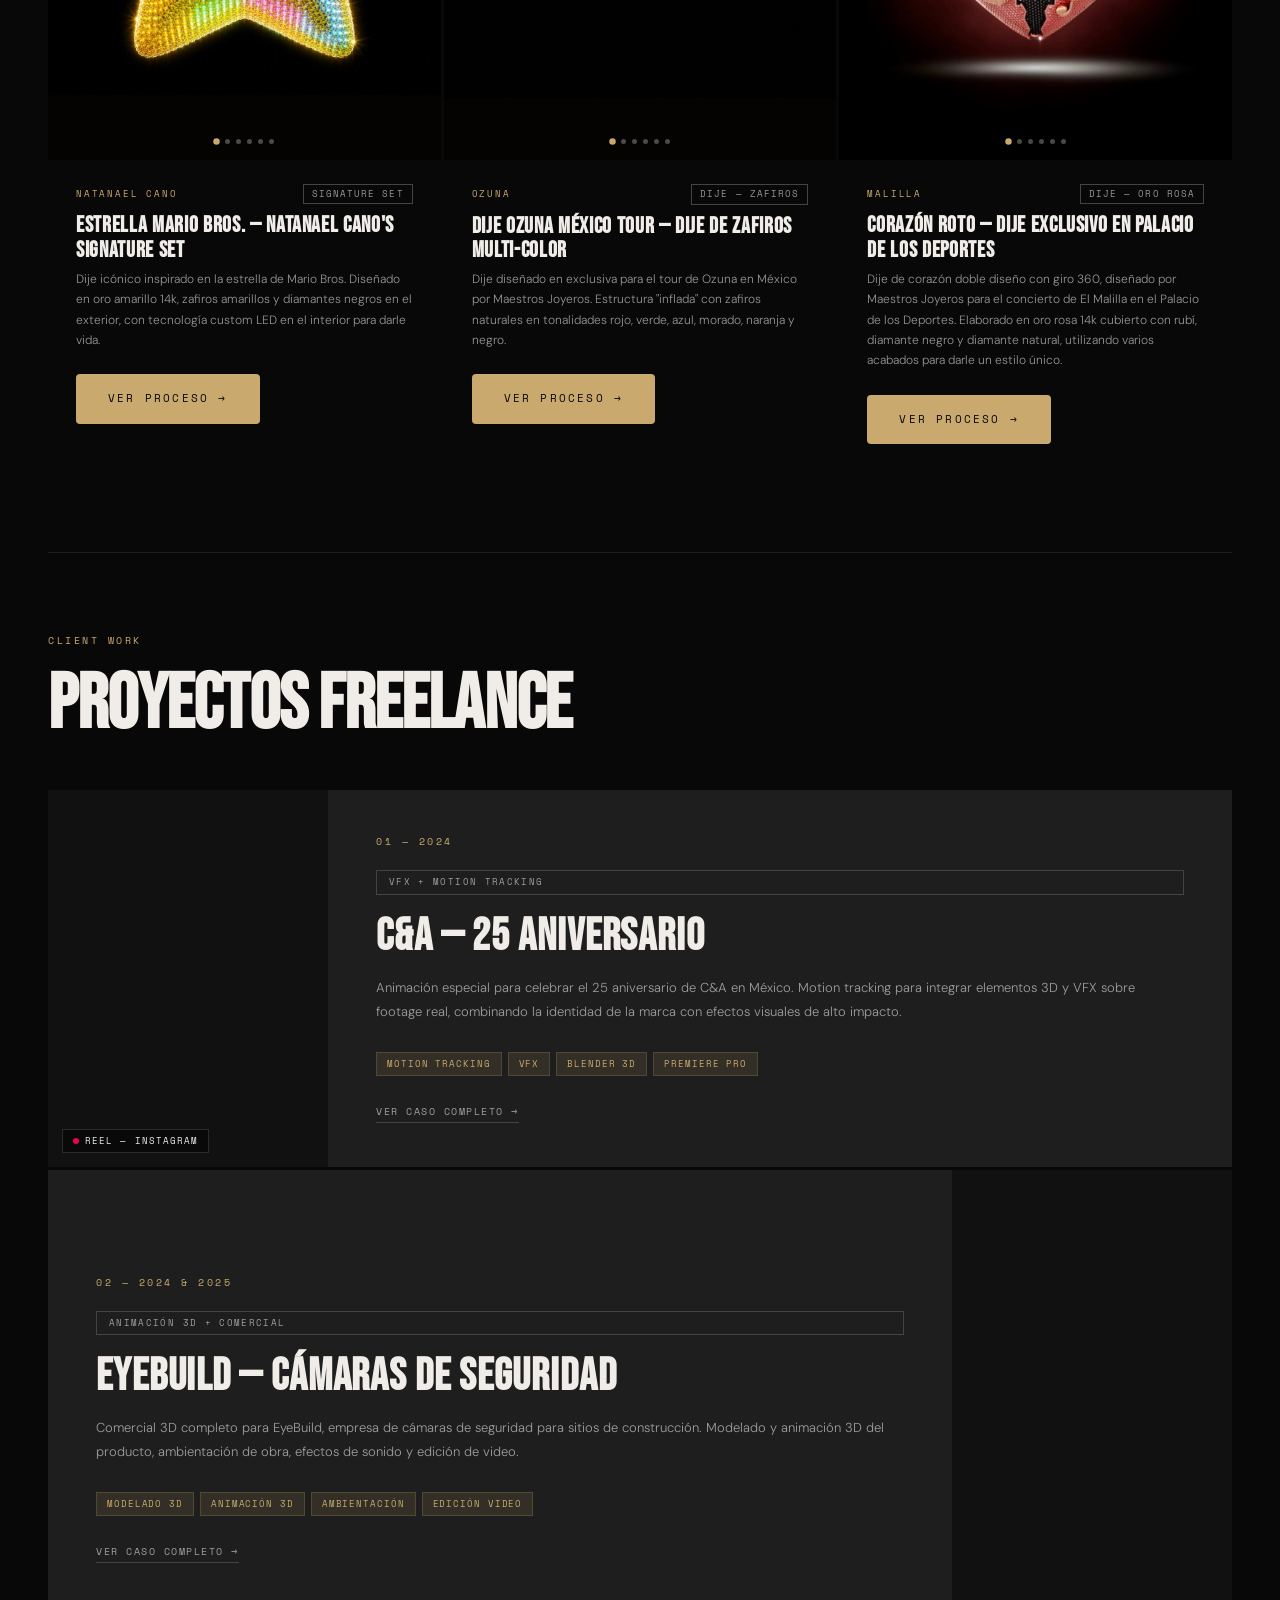
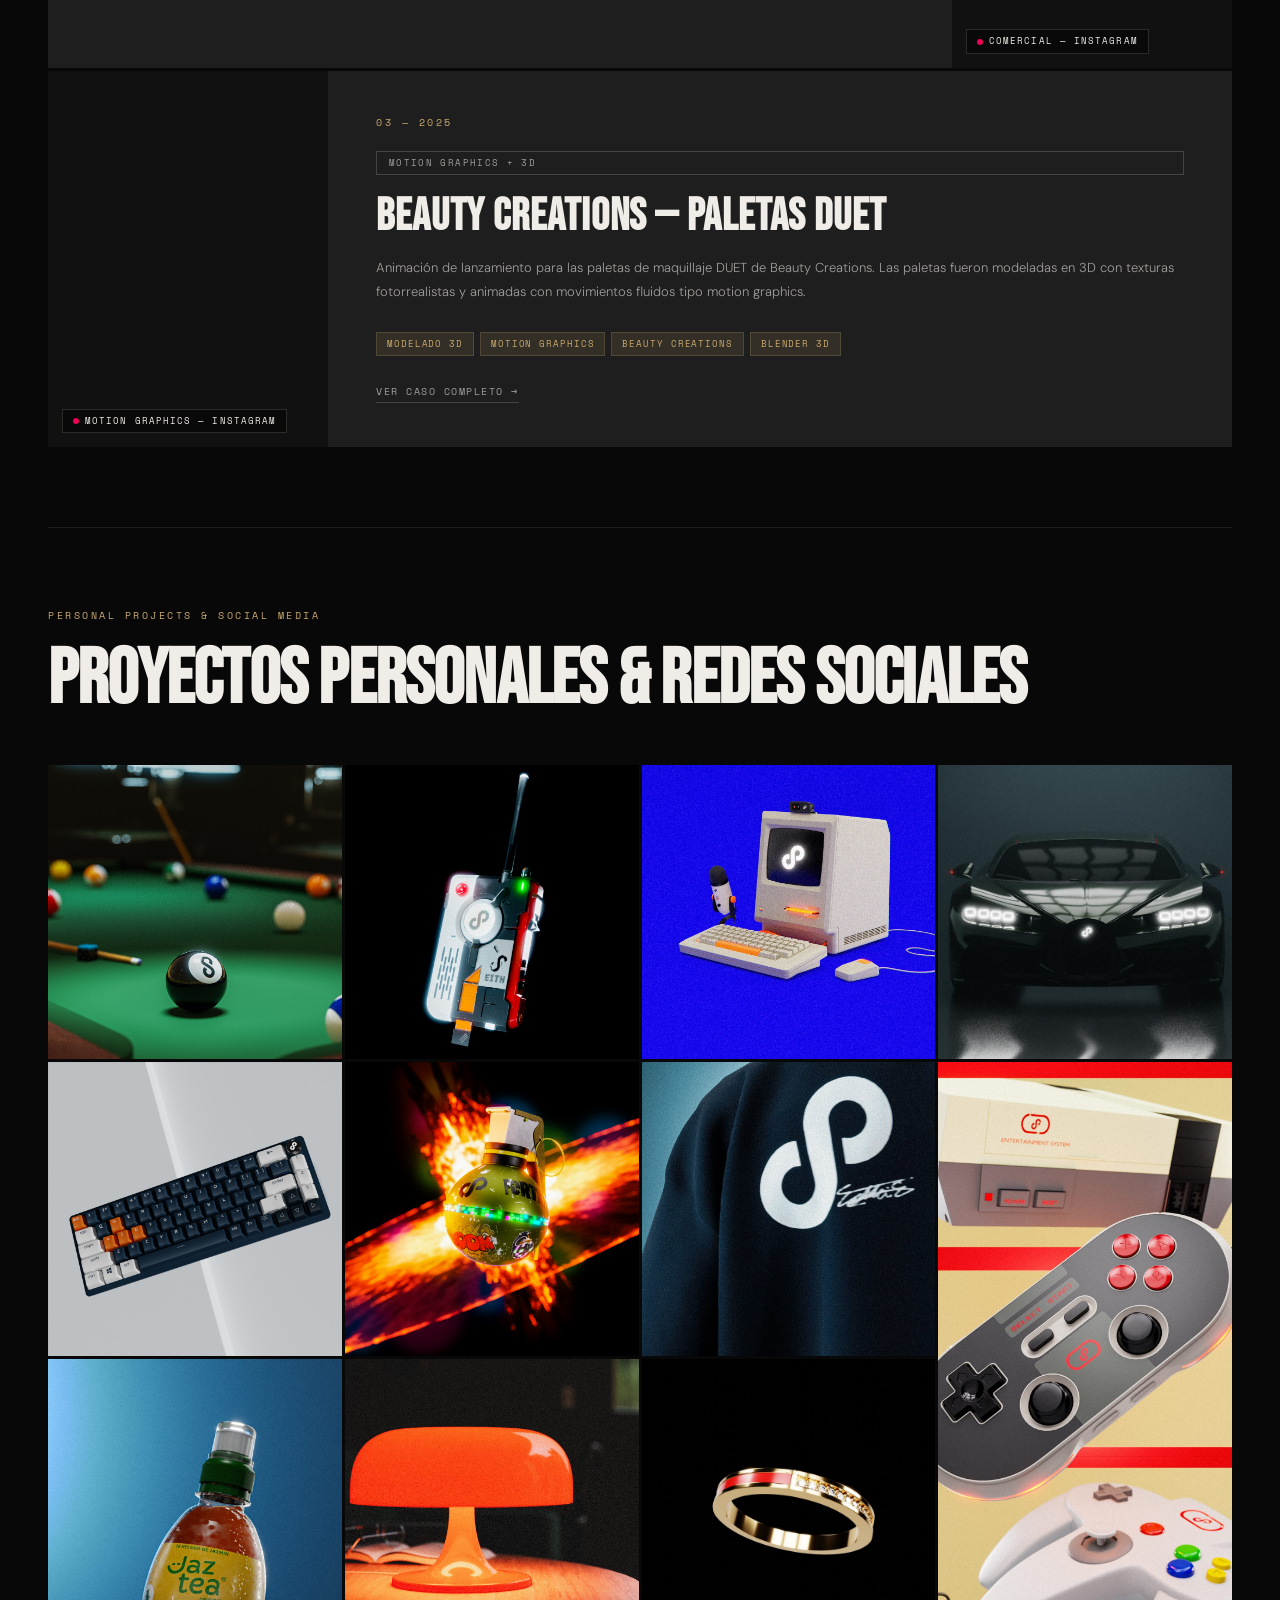
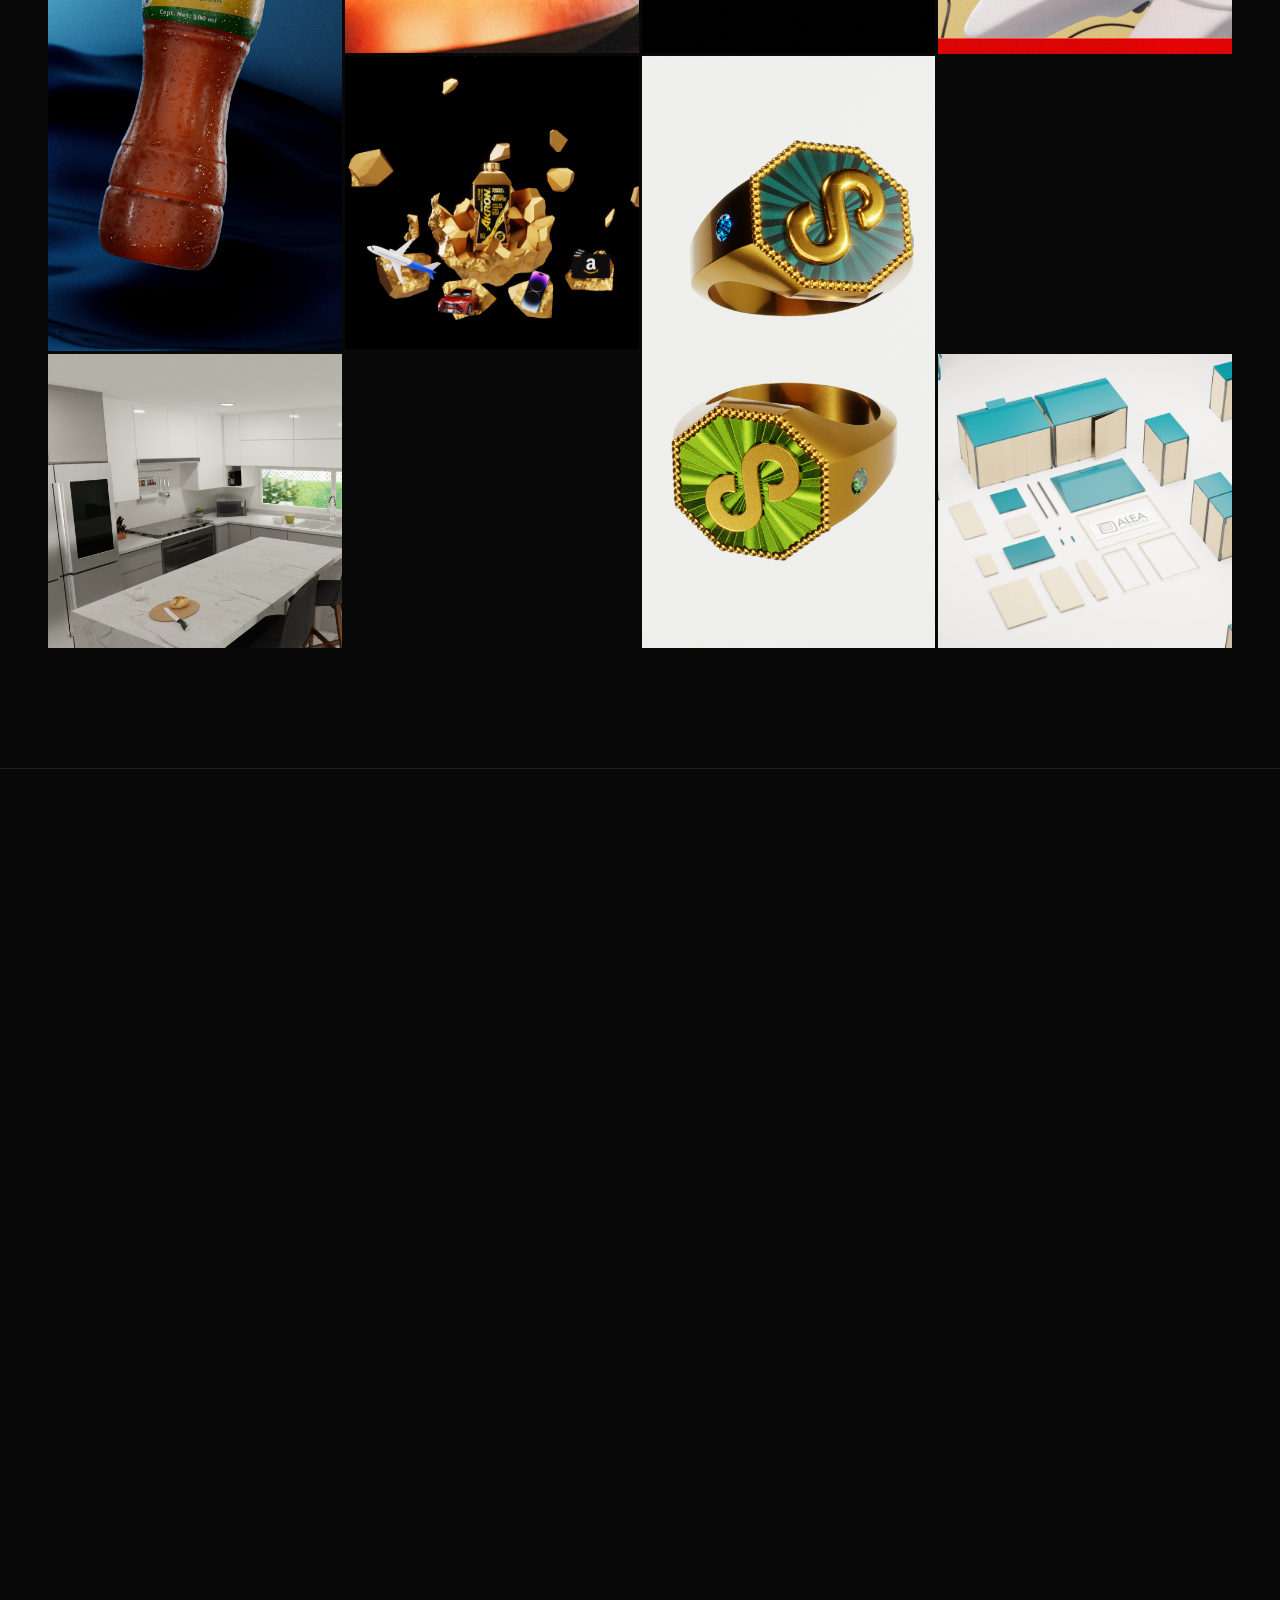
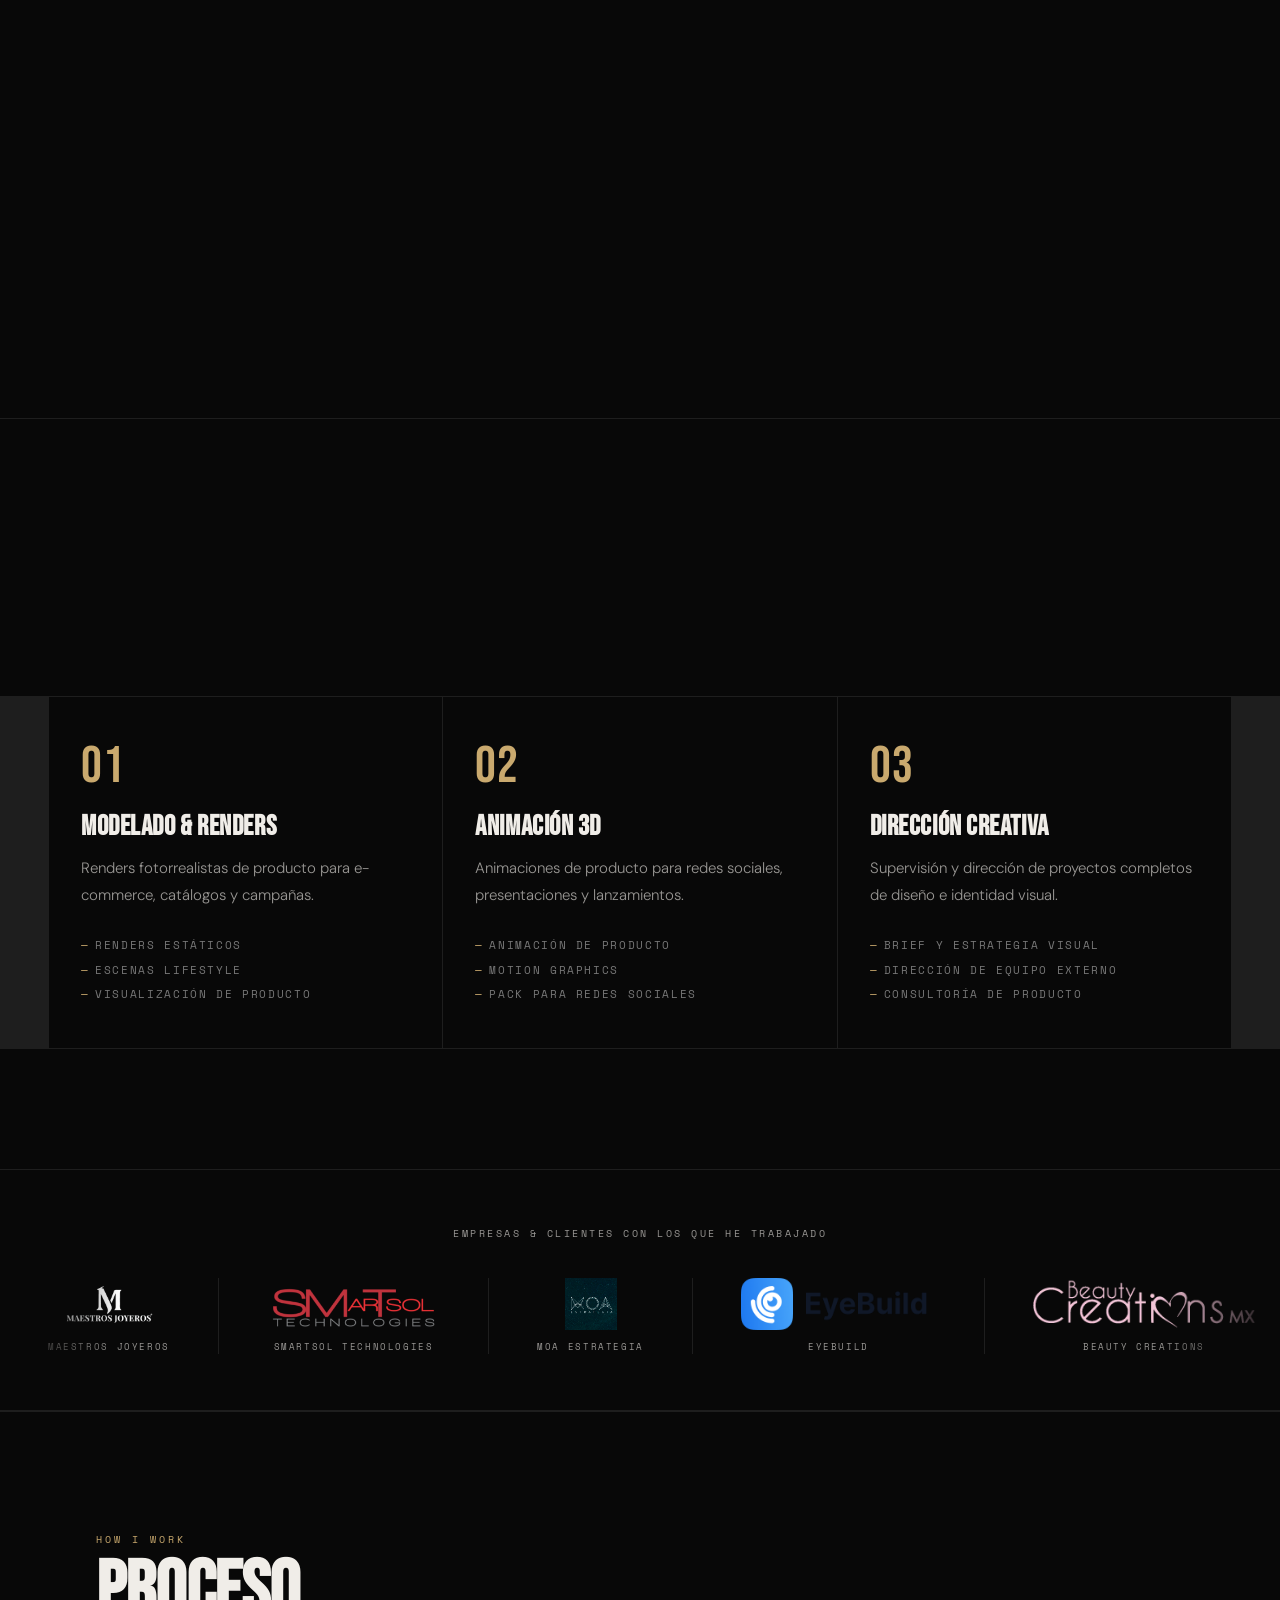
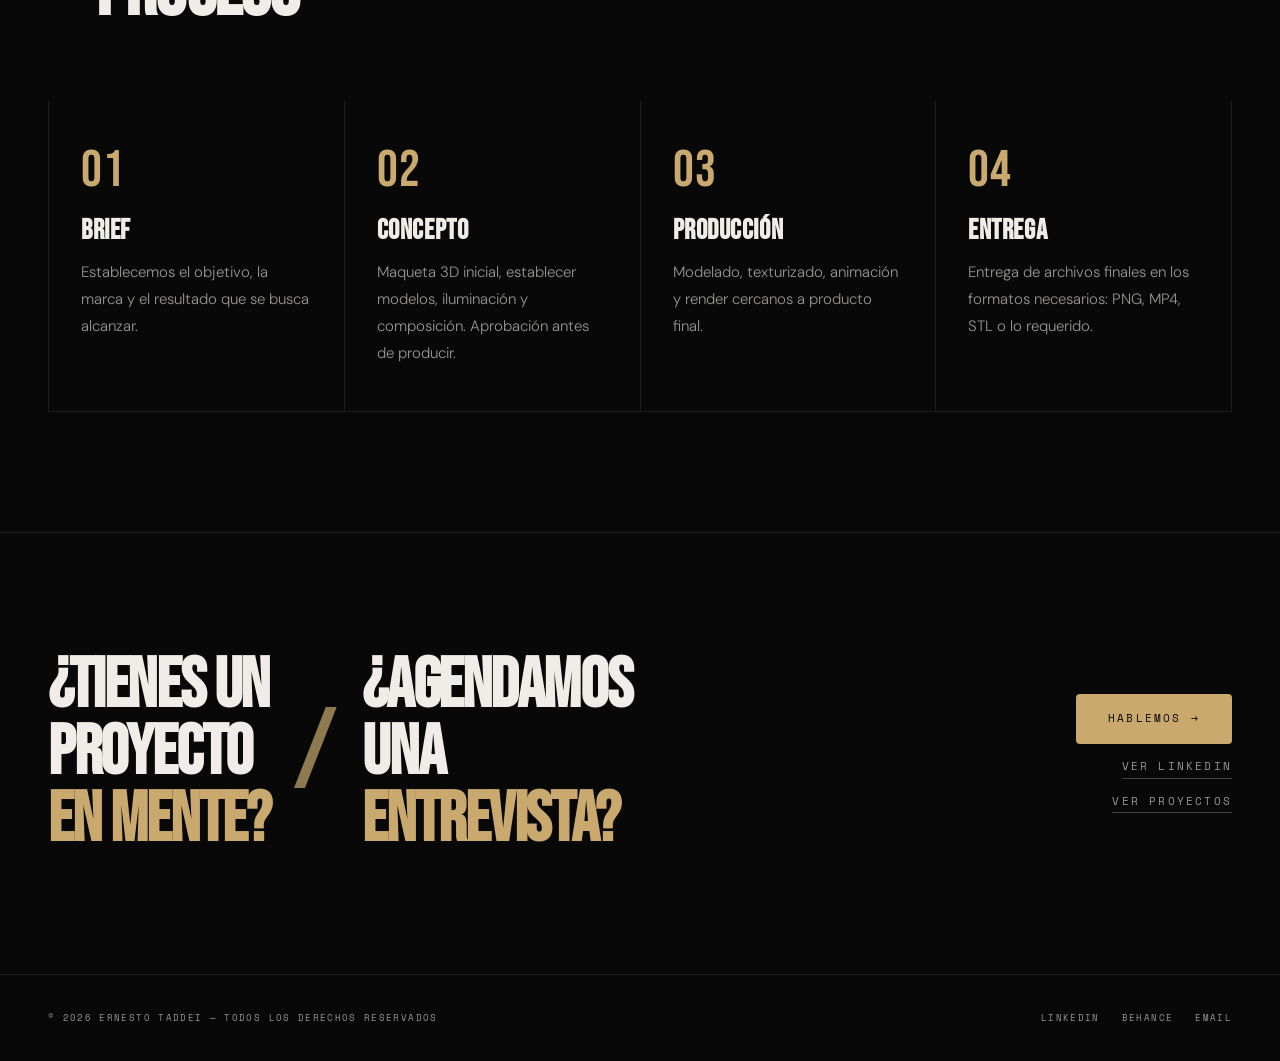
==== commit 93073d66: "Recorta logo de Beauty Creations y desactiva carga diferida de video en móvil - Recorta el margen tr" ====
--- a/index.html
+++ b/index.html
@@ -545,7 +545,7 @@
       <div class="client-logo-item"><div class="client-logo-box"><img src="assets/clients/smartsol_logo.png" alt="SmartSol Technologies"/></div><span class="client-logo-name">SmartSol Technologies</span></div>
       <div class="client-logo-item"><div class="client-logo-box"><img src="assets/clients/moa_estrategia_logo.jpg" alt="MOA Estrategia"/></div><span class="client-logo-name">MOA Estrategia</span></div>
       <div class="client-logo-item"><div class="client-logo-box"><img src="assets/clients/eye_build_logo.png" alt="EyeBuild"/></div><span class="client-logo-name">EyeBuild</span></div>
-      <div class="client-logo-item"><div class="client-logo-box"><img src="assets/clients/Beauty_Creations_Logo Pink.png" alt="Beauty Creations" style="height:60%;"/></div><span class="client-logo-name">Beauty Creations</span></div>
+      <div class="client-logo-item"><div class="client-logo-box"><img src="assets/clients/Beauty_Creations_Logo Pink.png" alt="Beauty Creations"/></div><span class="client-logo-name">Beauty Creations</span></div>
       <div class="client-logo-item"><div class="client-logo-box"><img src="assets/clients/logo_ca.PNG" alt="C&amp;A México"/></div><span class="client-logo-name">C&A México</span></div>
       <div class="client-logo-item"><div class="client-logo-box"><img src="assets/clients/Heineken-Logo.png" alt="Heineken"/></div><span class="client-logo-name">Heineken</span></div>
       <!-- Duplicado para loop -->
@@ -553,7 +553,7 @@
       <div class="client-logo-item"><div class="client-logo-box"><img src="assets/clients/smartsol_logo.png" alt="SmartSol Technologies"/></div><span class="client-logo-name">SmartSol Technologies</span></div>
       <div class="client-logo-item"><div class="client-logo-box"><img src="assets/clients/moa_estrategia_logo.jpg" alt="MOA Estrategia"/></div><span class="client-logo-name">MOA Estrategia</span></div>
       <div class="client-logo-item"><div class="client-logo-box"><img src="assets/clients/eye_build_logo.png" alt="EyeBuild"/></div><span class="client-logo-name">EyeBuild</span></div>
-      <div class="client-logo-item"><div class="client-logo-box"><img src="assets/clients/Beauty_Creations_Logo Pink.png" alt="Beauty Creations" style="height:60%;"/></div><span class="client-logo-name">Beauty Creations</span></div>
+      <div class="client-logo-item"><div class="client-logo-box"><img src="assets/clients/Beauty_Creations_Logo Pink.png" alt="Beauty Creations"/></div><span class="client-logo-name">Beauty Creations</span></div>
       <div class="client-logo-item"><div class="client-logo-box"><img src="assets/clients/logo_ca.PNG" alt="C&amp;A México"/></div><span class="client-logo-name">C&A México</span></div>
       <div class="client-logo-item"><div class="client-logo-box"><img src="assets/clients/Heineken-Logo.png" alt="Heineken"/></div><span class="client-logo-name">Heineken</span></div>
     </div>
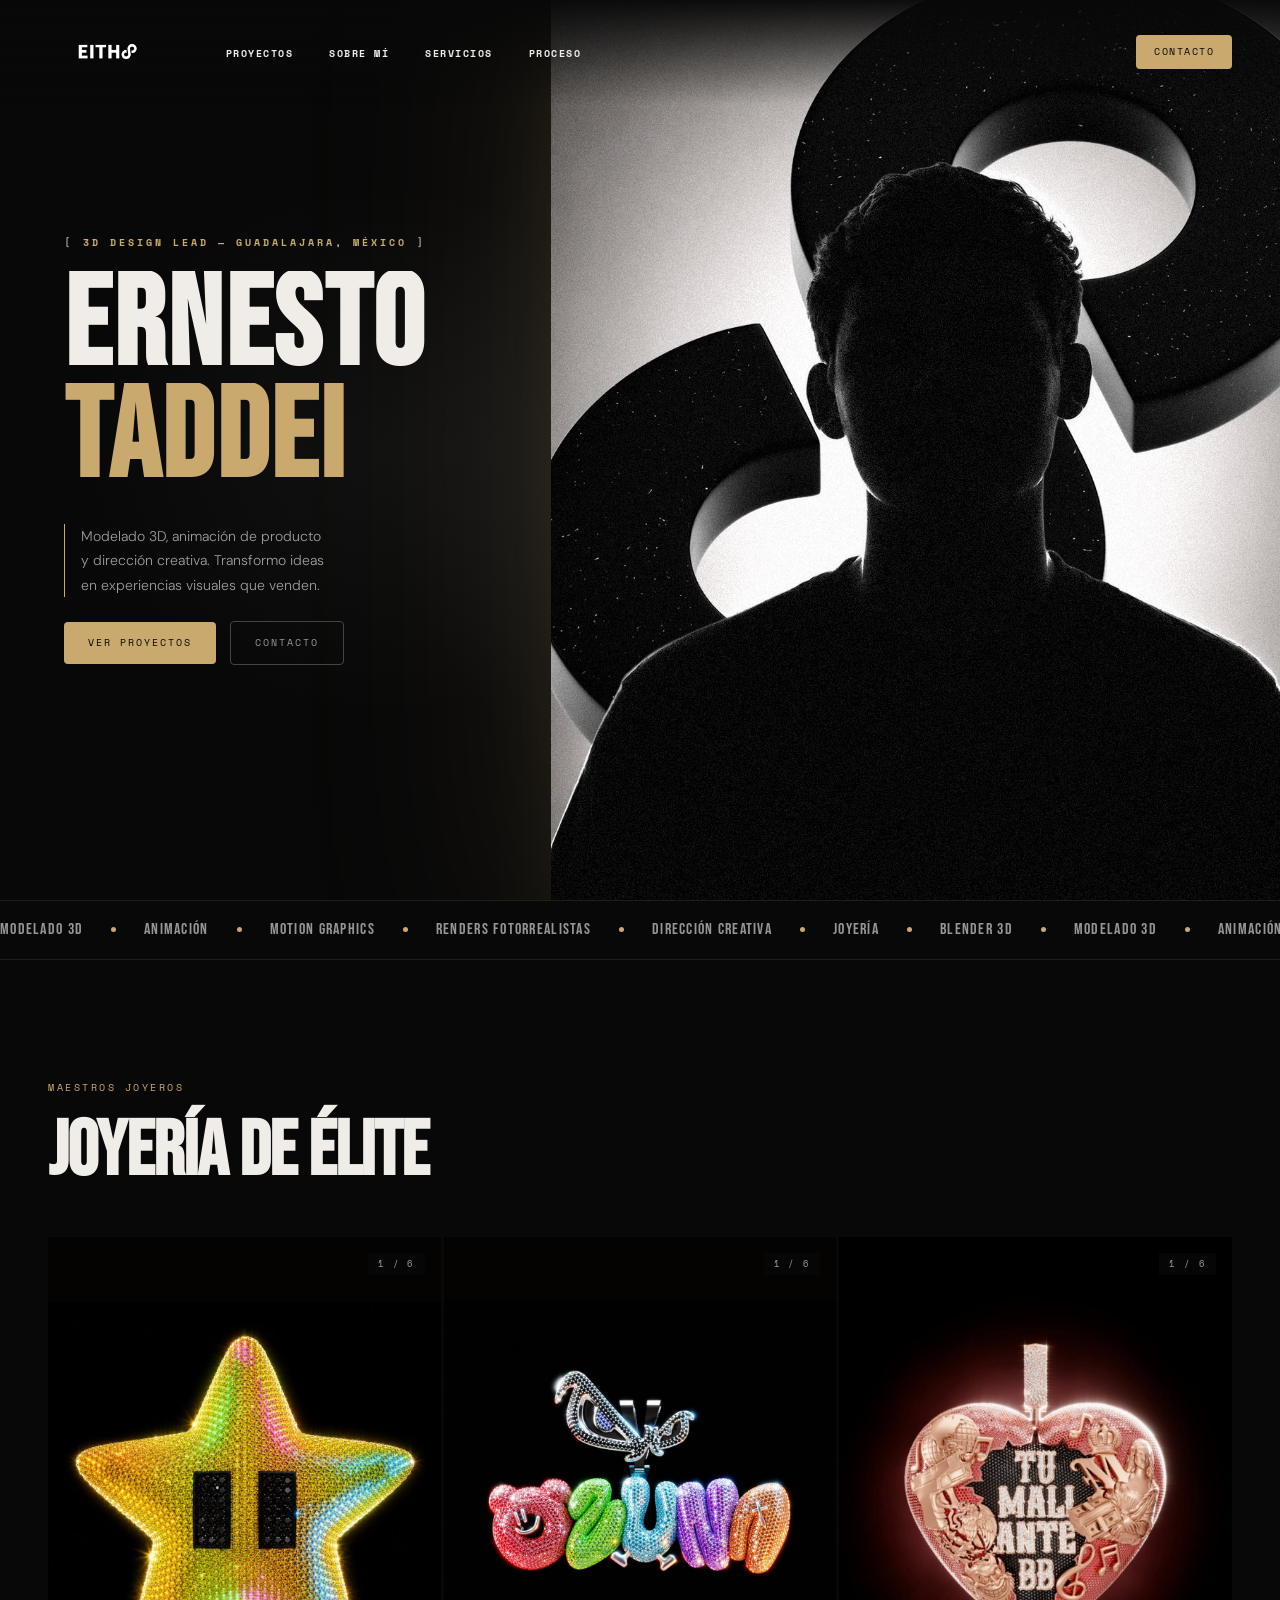
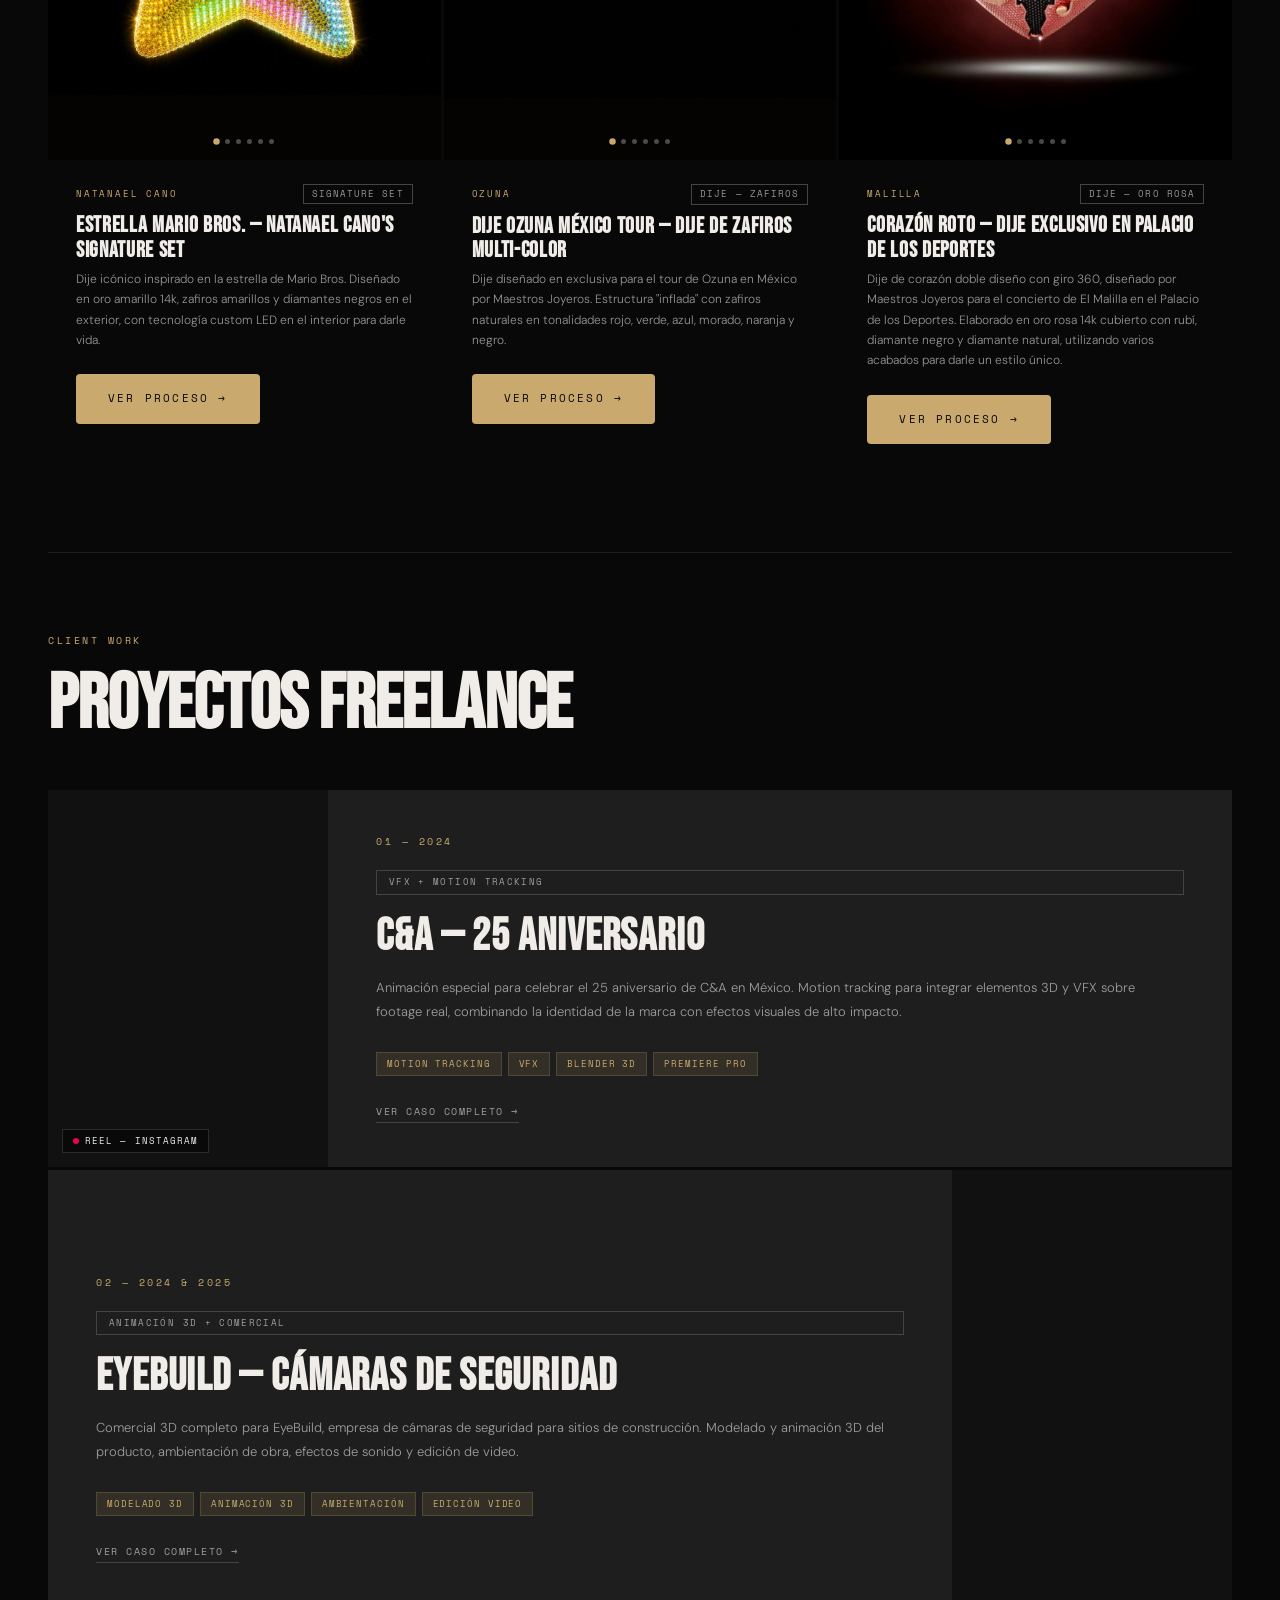
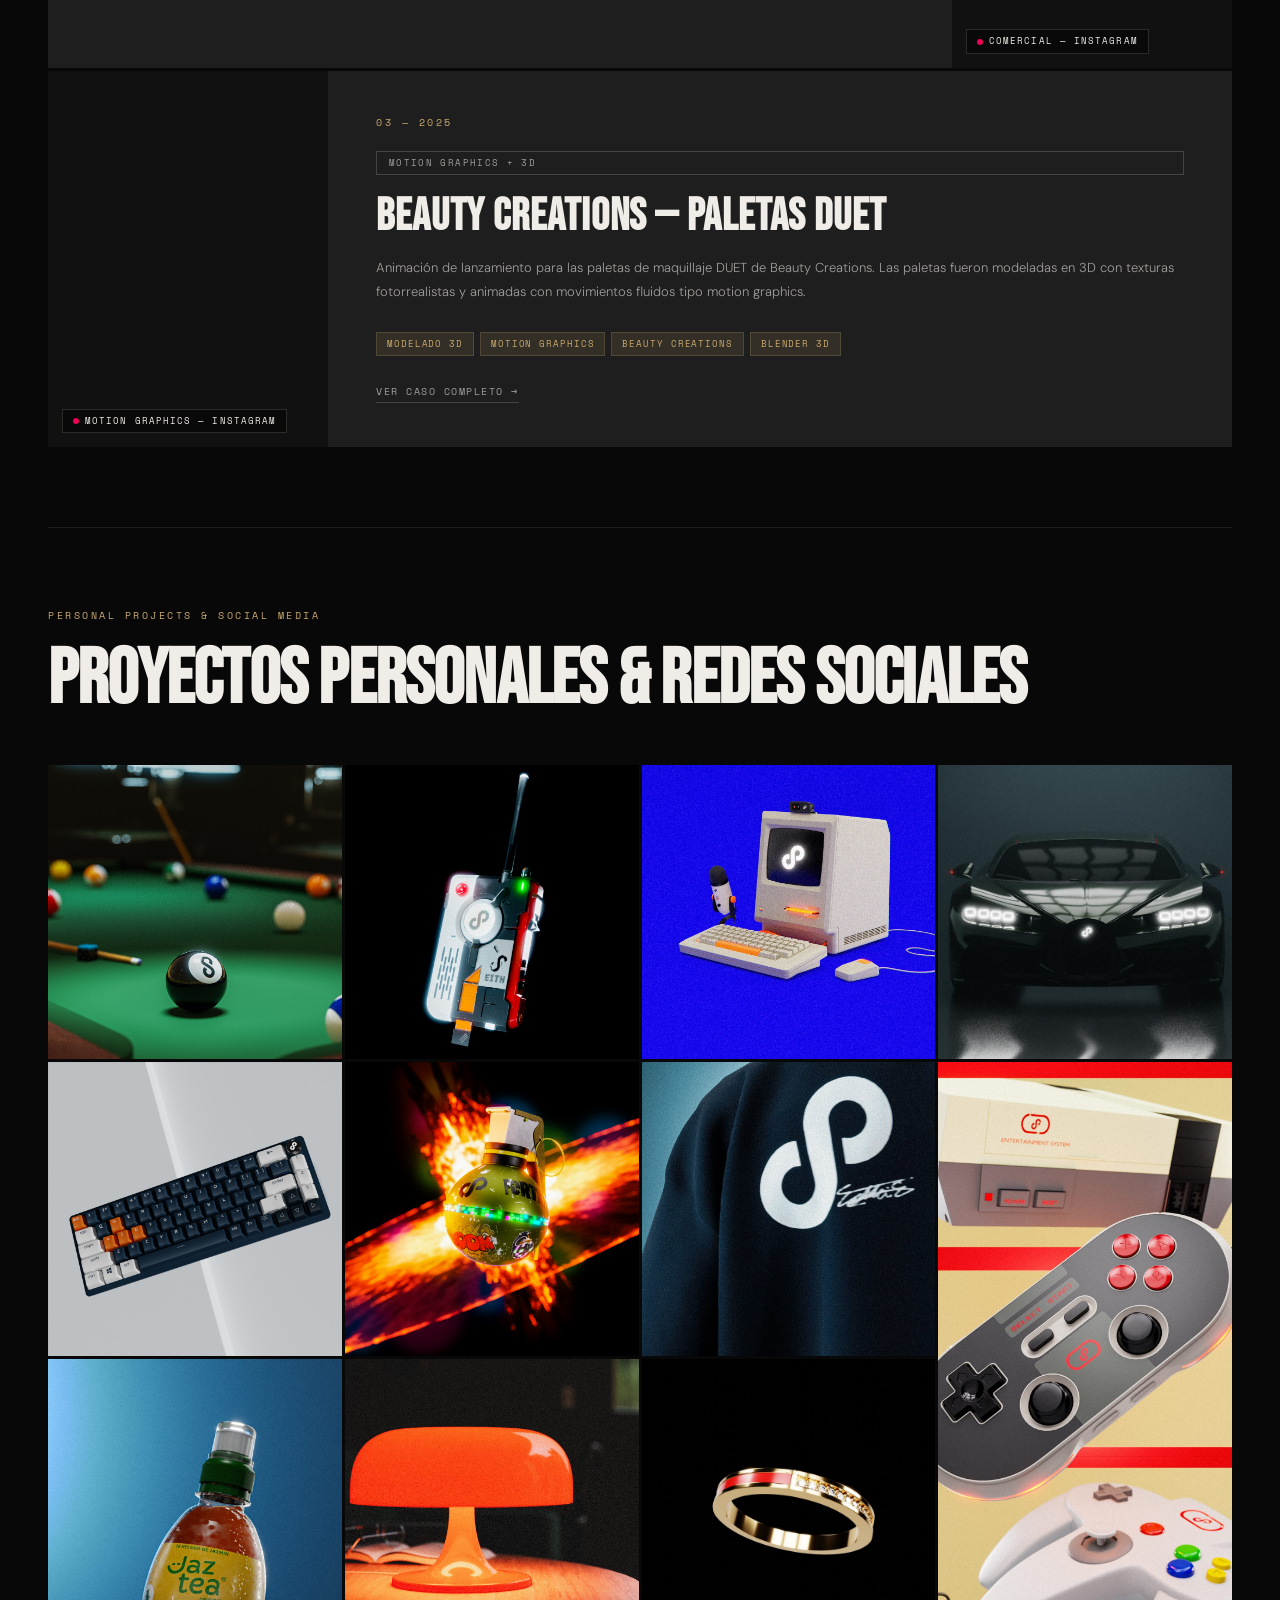
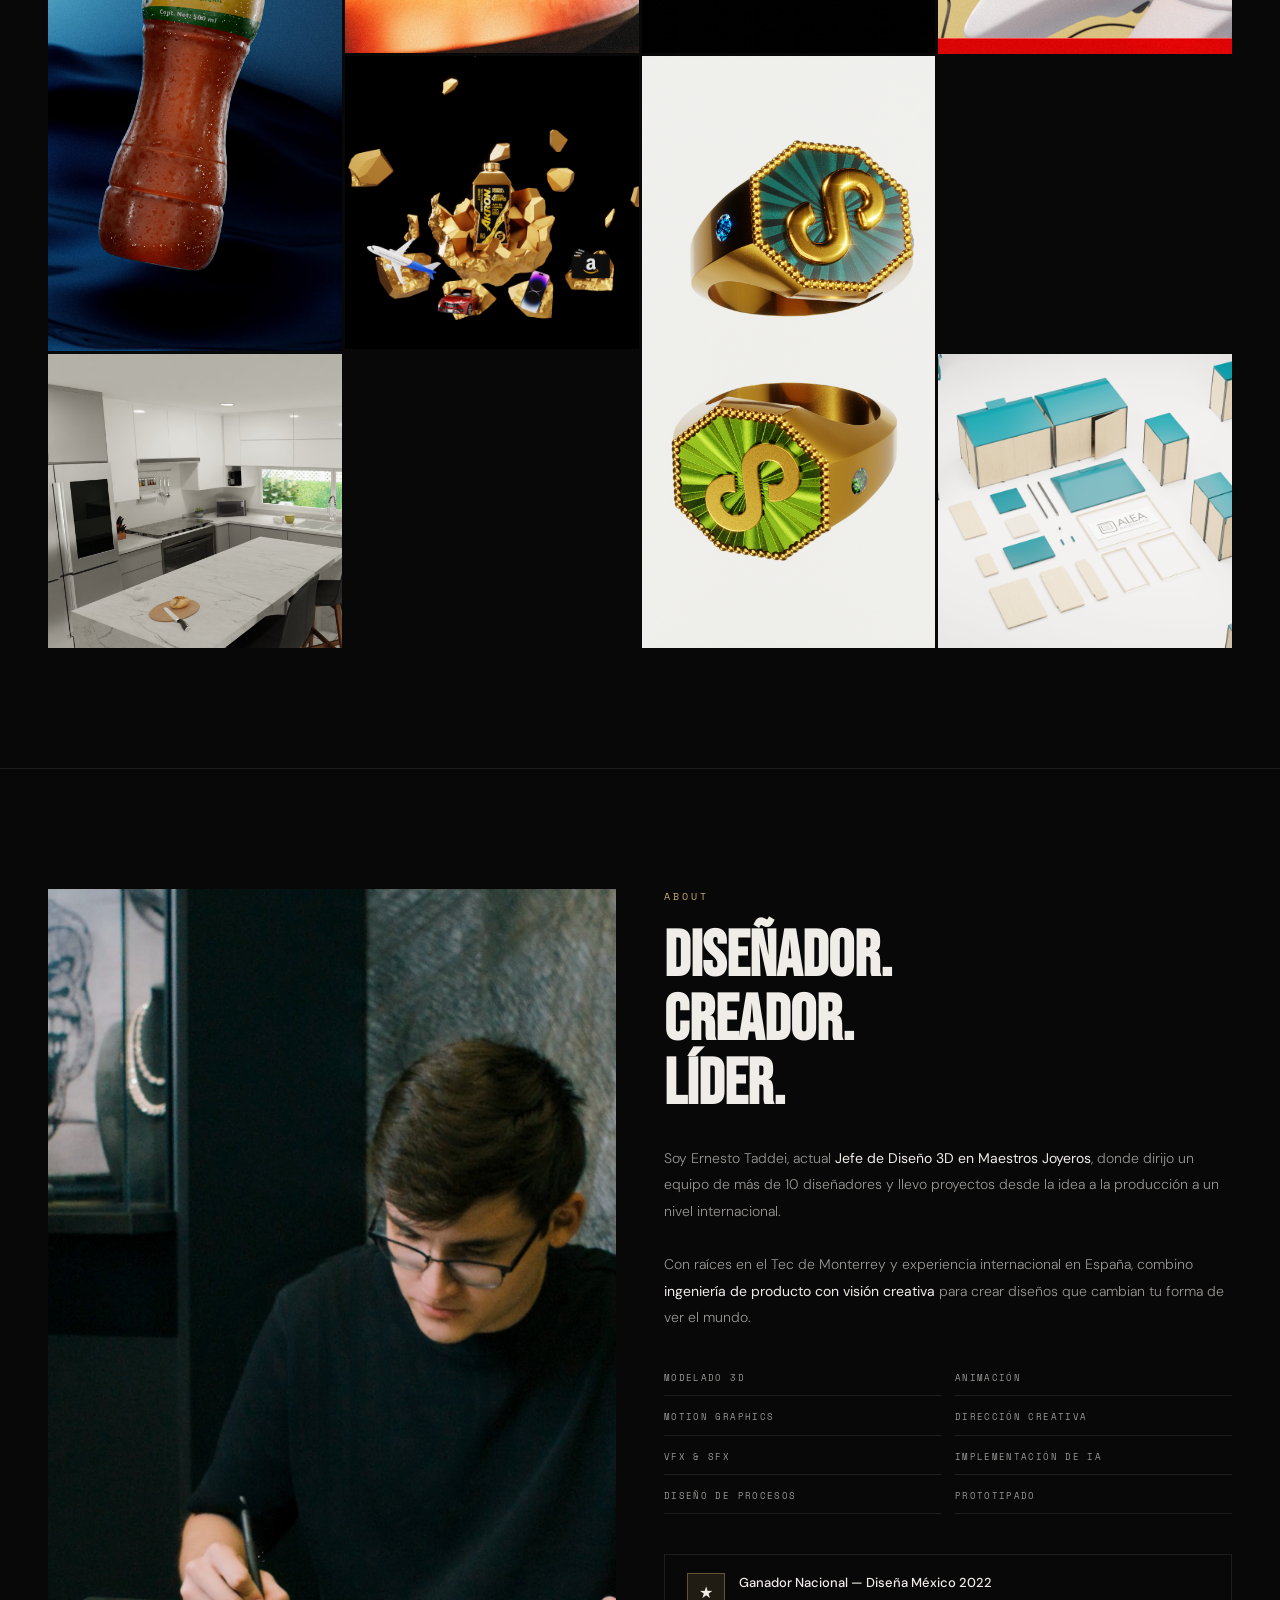
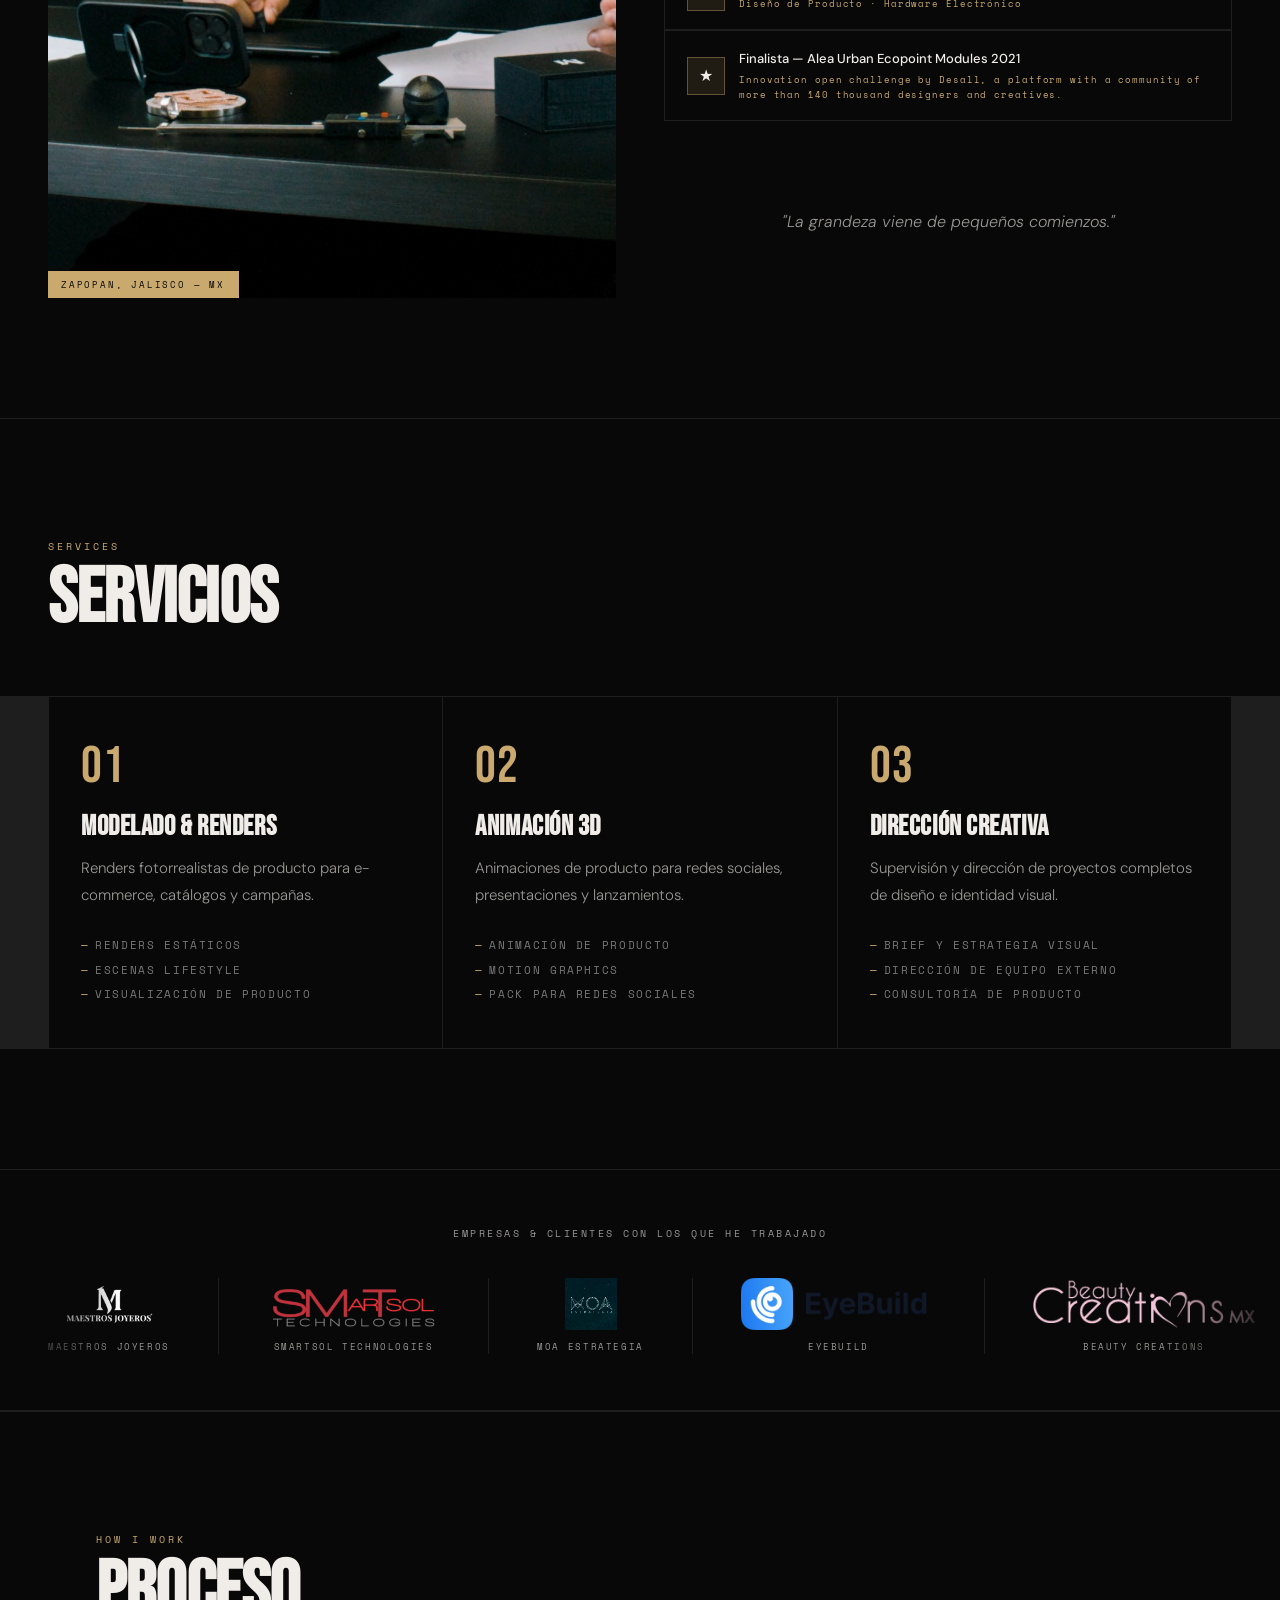
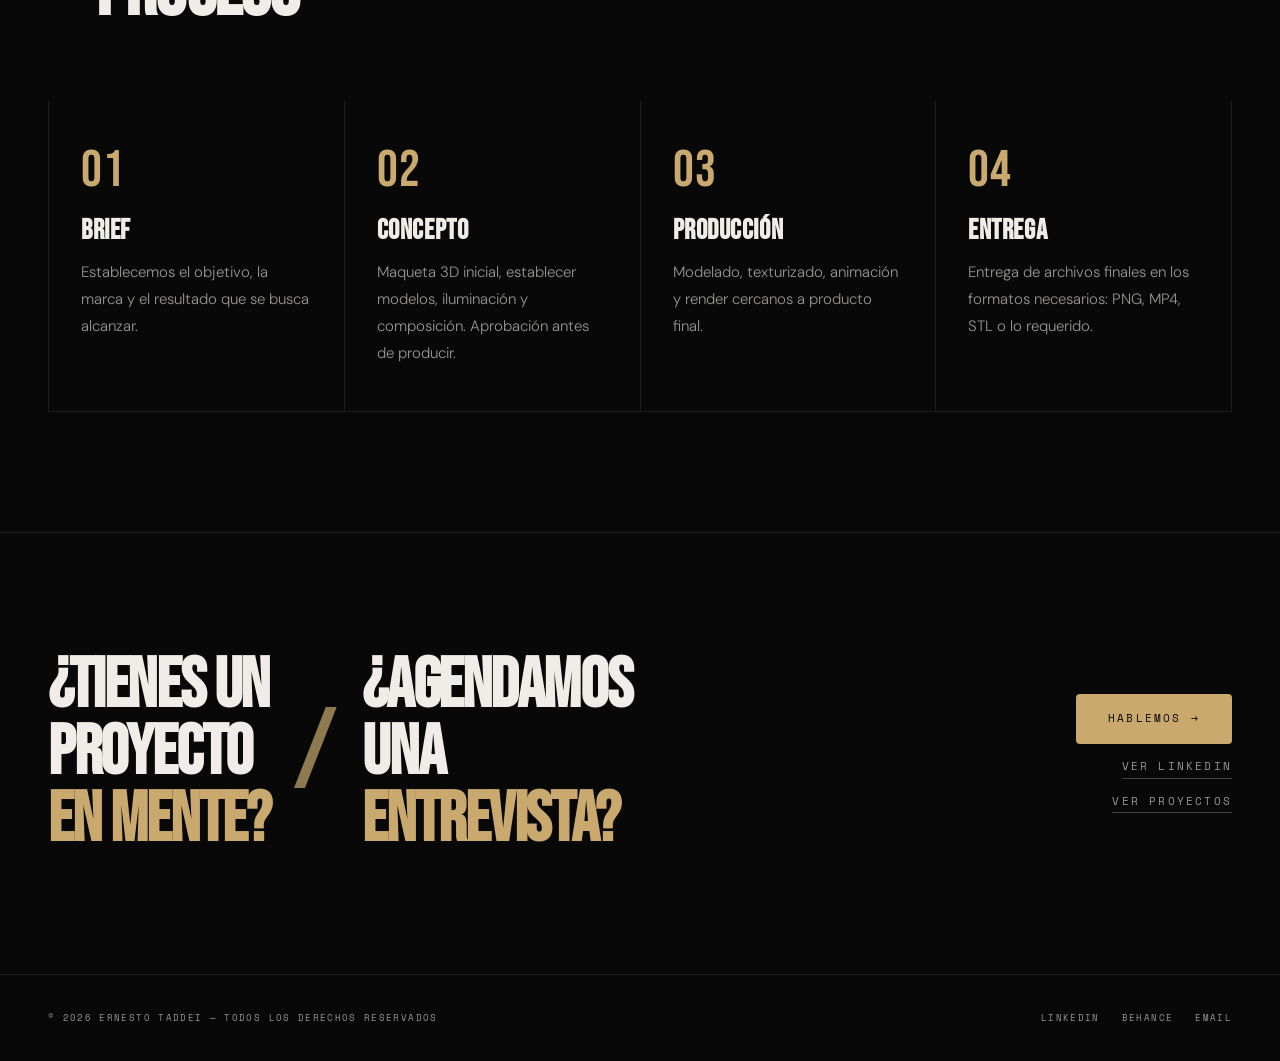
==== commit 1e9fda74: "Restaura autoplay nativo de video en móvil Los videos no cargaban en móvil porque dependían de que J" ====
--- a/index.html
+++ b/index.html
@@ -376,7 +376,7 @@
             <div class="carousel-slide"><img src="Joyería/15.jpg" alt="Con Cadena" loading="lazy" style="width:100%;height:100%;object-fit:cover;display:block;"/></div>
             <div class="carousel-slide"><img src="Joyería/16.jpg" alt="Con Rubí Central" loading="lazy" style="width:100%;height:100%;object-fit:cover;display:block;"/></div>
             <div class="carousel-slide"><img src="Joyería/17.jpg" alt="Vista 3/4" loading="lazy" style="width:100%;height:100%;object-fit:cover;display:block;"/></div>
-            <div class="carousel-slide"><video src="Joyería/18.MP4" muted loop playsinline preload="none" data-lazy-autoplay style="width:100%;height:100%;object-fit:cover;display:block;"></video></div>
+            <div class="carousel-slide"><video src="Joyería/18.MP4" autoplay muted loop playsinline data-lazy-autoplay style="width:100%;height:100%;object-fit:cover;display:block;"></video></div>
           </div>
           <div class="carousel-dots" id="cd-2"><button class="c-dot active" onclick="goTo(2,0)"></button><button class="c-dot" onclick="goTo(2,1)"></button><button class="c-dot" onclick="goTo(2,2)"></button><button class="c-dot" onclick="goTo(2,3)"></button><button class="c-dot" onclick="goTo(2,4)"></button><button class="c-dot" onclick="goTo(2,5)"></button></div>
           <button class="c-arrow prev" onclick="step(2,-1)">‹</button>
@@ -408,7 +408,7 @@
     <!-- C&A -->
     <div class="client-card">
       <div class="client-media" style="aspect-ratio:1/1;">
-        <video src="Freelance/C&A.mp4" muted loop playsinline preload="none" data-lazy-autoplay style="width:100%;height:100%;object-fit:cover;display:block;"></video>
+        <video src="Freelance/C&A.mp4" autoplay muted loop playsinline data-lazy-autoplay style="width:100%;height:100%;object-fit:cover;display:block;"></video>
         <div class="video-badge" style="bottom:14px;top:auto;left:14px;"><div class="vb-dot"></div>Reel — Instagram</div>
       </div>
       <div class="client-info">
@@ -424,7 +424,7 @@
     <!-- EyeBuild -->
     <div class="client-card reverse">
       <div class="client-media" style="aspect-ratio:9/16;">
-        <video src="Freelance/EyeBuild.MP4" muted loop playsinline preload="none" data-lazy-autoplay style="width:100%;height:100%;object-fit:cover;display:block;"></video>
+        <video src="Freelance/EyeBuild.MP4" autoplay muted loop playsinline data-lazy-autoplay style="width:100%;height:100%;object-fit:cover;display:block;"></video>
         <div class="video-badge" style="bottom:14px;top:auto;left:14px;"><div class="vb-dot"></div>Comercial — Instagram</div>
       </div>
       <div class="client-info">
@@ -440,7 +440,7 @@
     <!-- Beauty Creations -->
     <div class="client-card">
       <div class="client-media" style="aspect-ratio:1/1;">
-        <video src="Freelance/Beauty Creations.mp4" muted loop playsinline preload="none" data-lazy-autoplay style="width:100%;height:100%;object-fit:cover;display:block;"></video>
+        <video src="Freelance/Beauty Creations.mp4" autoplay muted loop playsinline data-lazy-autoplay style="width:100%;height:100%;object-fit:cover;display:block;"></video>
         <div class="video-badge" style="bottom:14px;top:auto;left:14px;"><div class="vb-dot"></div>Motion Graphics — Instagram</div>
       </div>
       <div class="client-info">
@@ -478,7 +478,7 @@
       <div class="m-card"><div class="m-art"><img src="Personal/BOMB RENDER.JPG" loading="lazy" alt="Render de fuego"/></div><div class="m-overlay"><div class="m-platform">TikTok · Animation</div><div class="m-title">Fireball — Motion Study</div></div></div>
       <div class="m-card"><div class="m-art"><img src="Personal/LAMP RENDER.JPG" loading="lazy" alt="Lámpara naranja render" style="object-position:center 60%;"/></div><div class="m-overlay"><div class="m-platform">Instagram · Product</div><div class="m-title">Nessino — Lamp Render</div></div></div>
       <div class="m-card"><div class="m-art"><img src="Personal/1.png" loading="lazy" alt="Akron explosión dorada render"/></div><div class="m-overlay"><div class="m-platform">Instagram · 3D Art</div><div class="m-title">Akron — Gold Burst</div></div></div>
-      <div class="m-card"><div class="m-art"><video src="Personal/anim naranja.mp4" muted loop playsinline preload="none" data-lazy-autoplay></video></div><div class="m-overlay"><div class="m-platform">Instagram · Animation</div><div class="m-title">Orange Study — Motion</div></div></div>
+      <div class="m-card"><div class="m-art"><video src="Personal/anim naranja.mp4" autoplay muted loop playsinline data-lazy-autoplay></video></div><div class="m-overlay"><div class="m-platform">Instagram · Animation</div><div class="m-title">Orange Study — Motion</div></div></div>
     </div>
     <!-- Column 3 -->
     <div class="m-col">
@@ -491,7 +491,7 @@
     <div class="m-col">
       <div class="m-card"><div class="m-art"><img src="Personal/3C0E3890-A65E-4C78-A0BA-49B7B1BBB540.JPG" loading="lazy" alt="Hypercar negro render"/></div><div class="m-overlay"><div class="m-platform">Instagram · 3D Render</div><div class="m-title">Midnight — Hypercar</div></div></div>
       <div class="m-card m-tall"><div class="m-art"><img src="Personal/NINTENDO RENDER.JPG" loading="lazy" alt="Consola retro render"/></div><div class="m-overlay"><div class="m-platform">Behance · 3D Art</div><div class="m-title">Retro Console</div></div></div>
-      <div class="m-card"><div class="m-art"><video src="Personal/Donut 3.0.mp4" muted loop playsinline preload="none" data-lazy-autoplay></video></div><div class="m-overlay"><div class="m-platform">Instagram · Reel Vertical</div><div class="m-title">Glazed — Donut Loop</div></div></div>
+      <div class="m-card"><div class="m-art"><video src="Personal/Donut 3.0.mp4" autoplay muted loop playsinline data-lazy-autoplay></video></div><div class="m-overlay"><div class="m-platform">Instagram · Reel Vertical</div><div class="m-title">Glazed — Donut Loop</div></div></div>
       <div class="m-card"><div class="m-art"><img src="Personal/thumbnail.png" loading="lazy" alt="Alea Ecopoint módulos render"/></div><div class="m-overlay"><div class="m-platform">Behance · Product Design</div><div class="m-title">Alea Ecopoint — Modules</div></div></div>
     </div>
   </div>
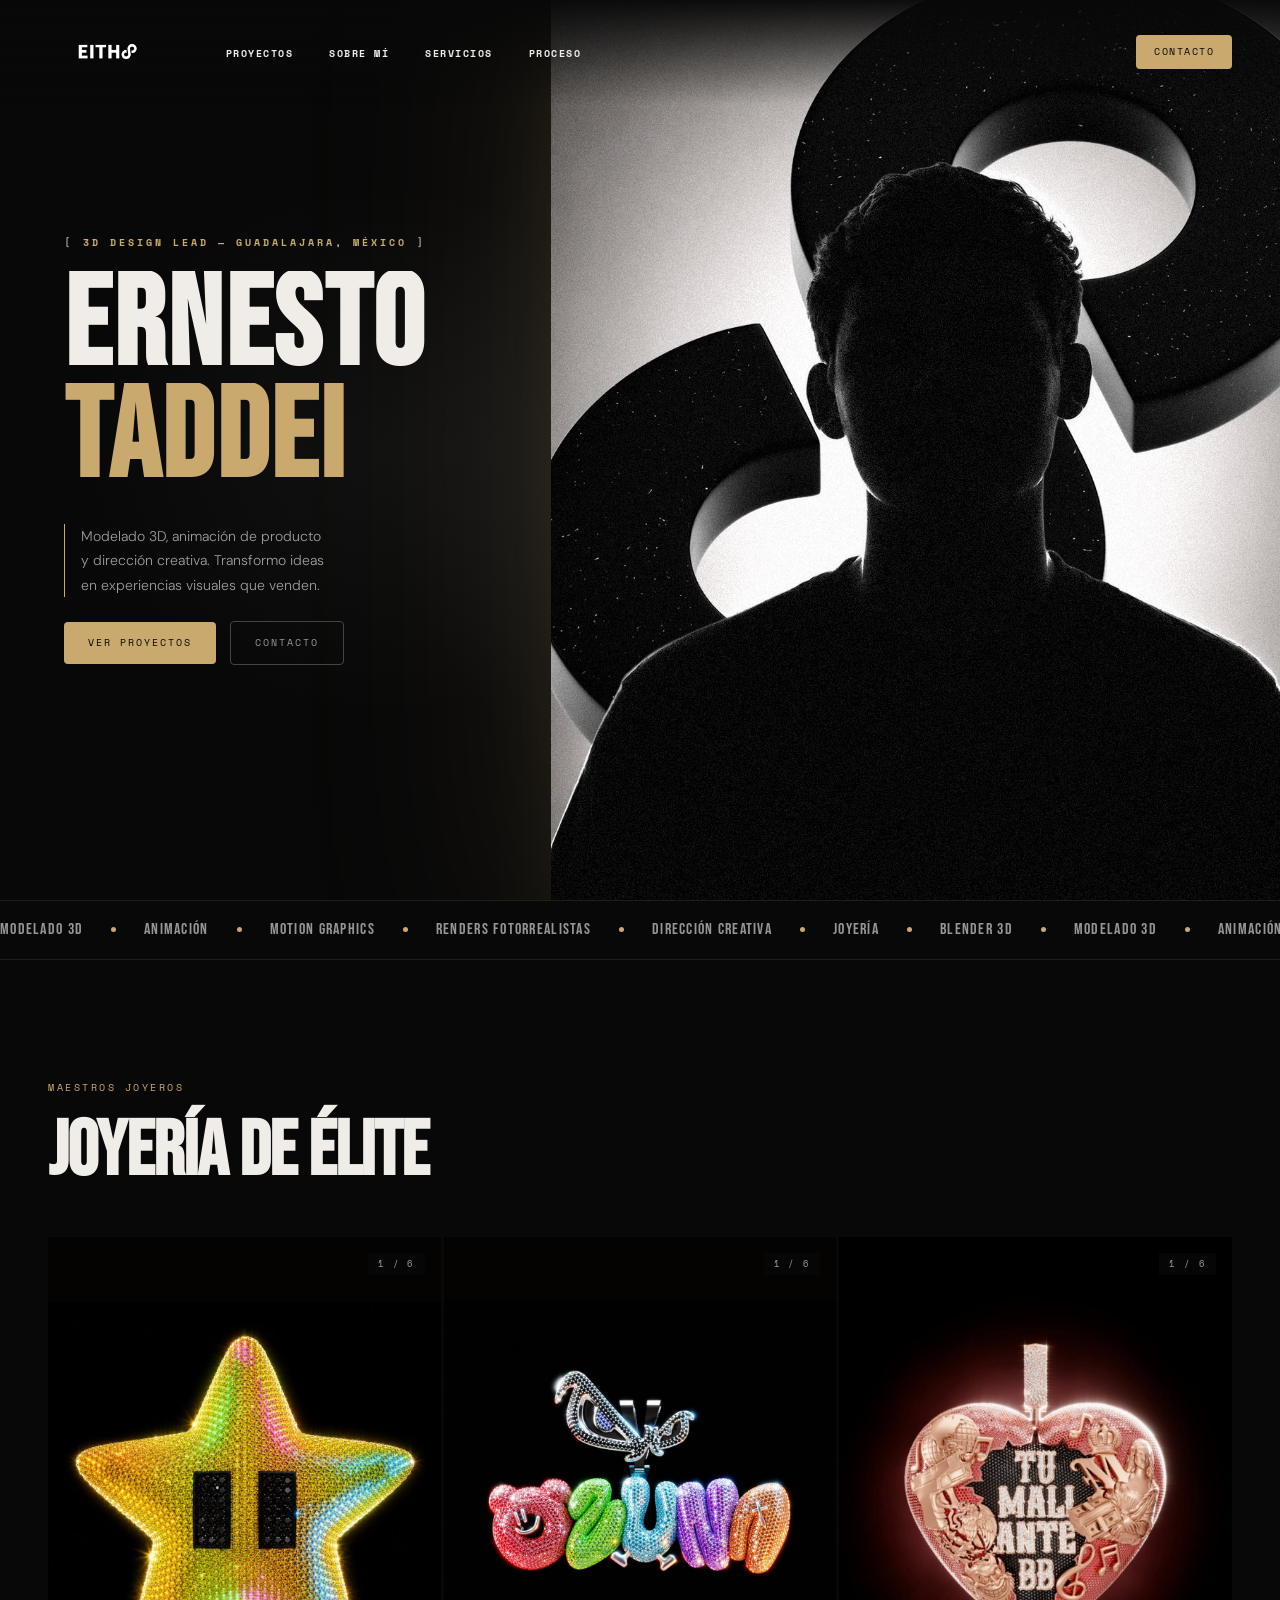
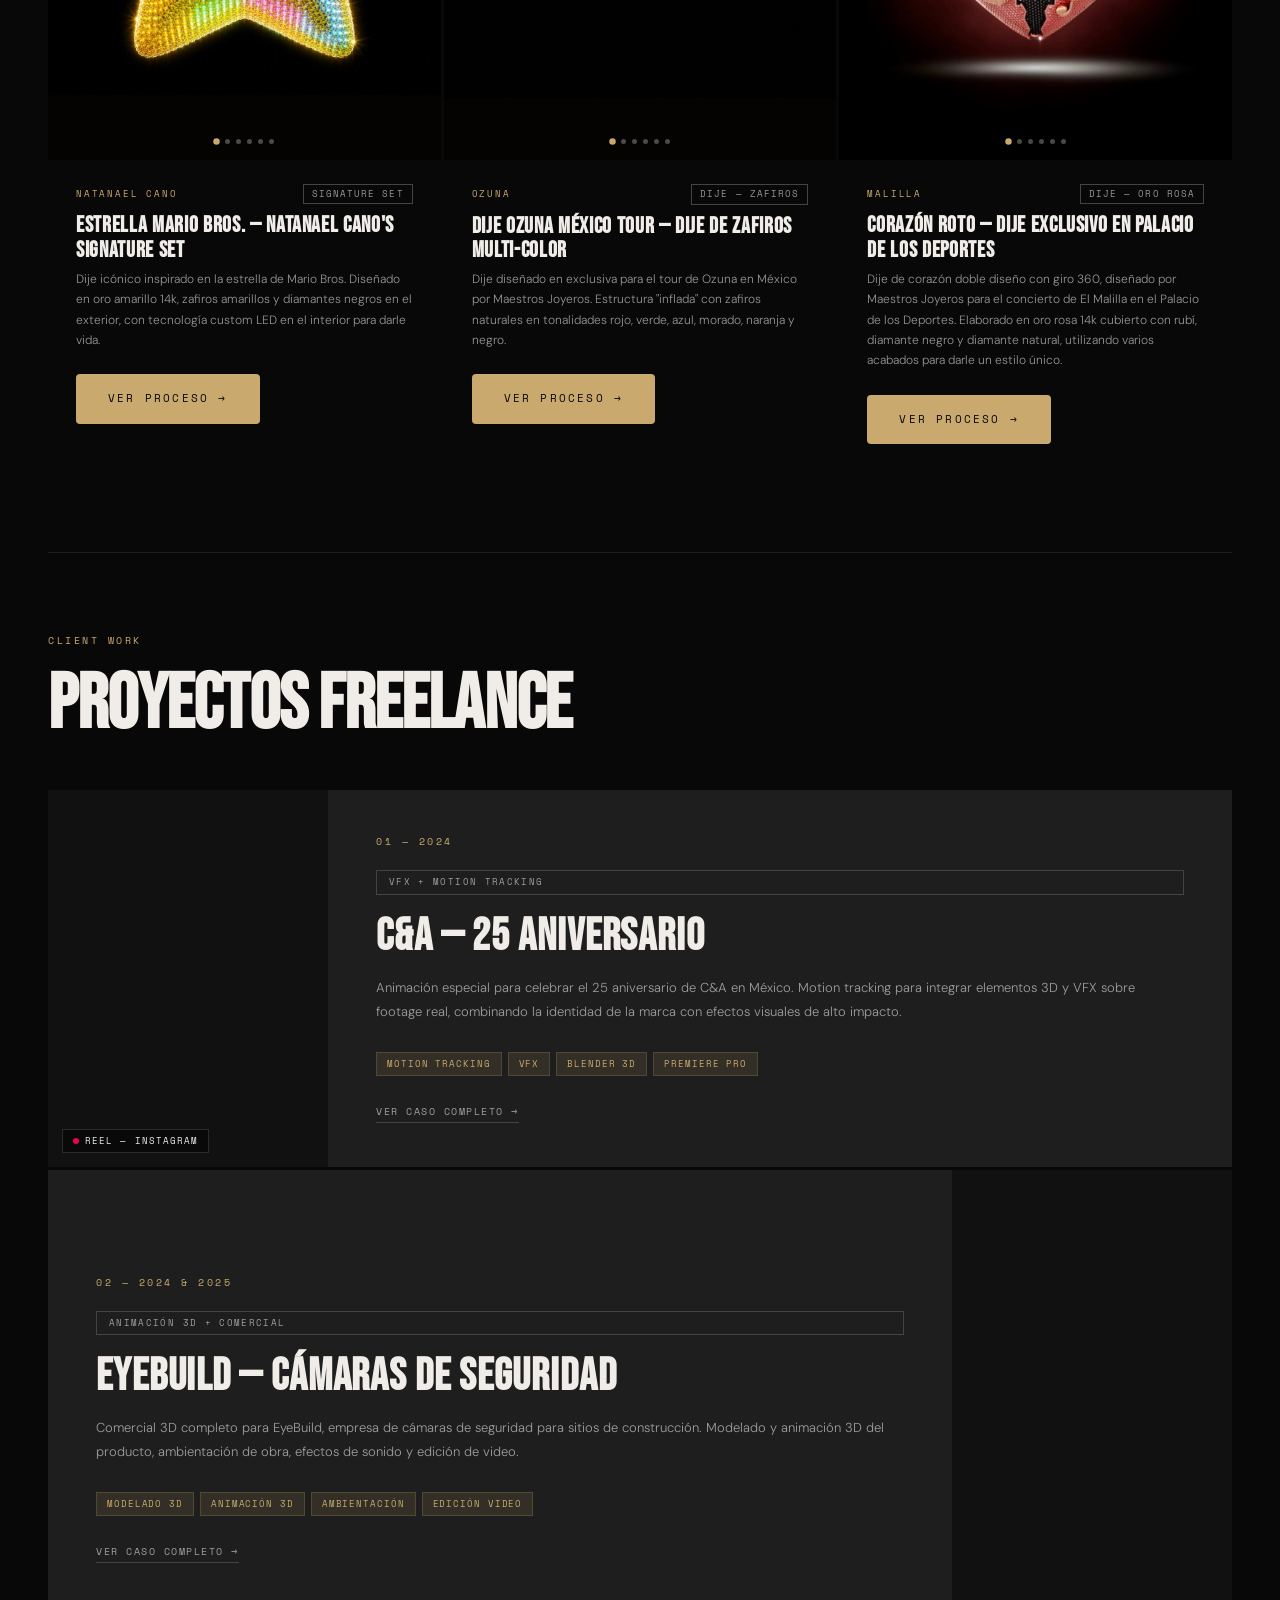
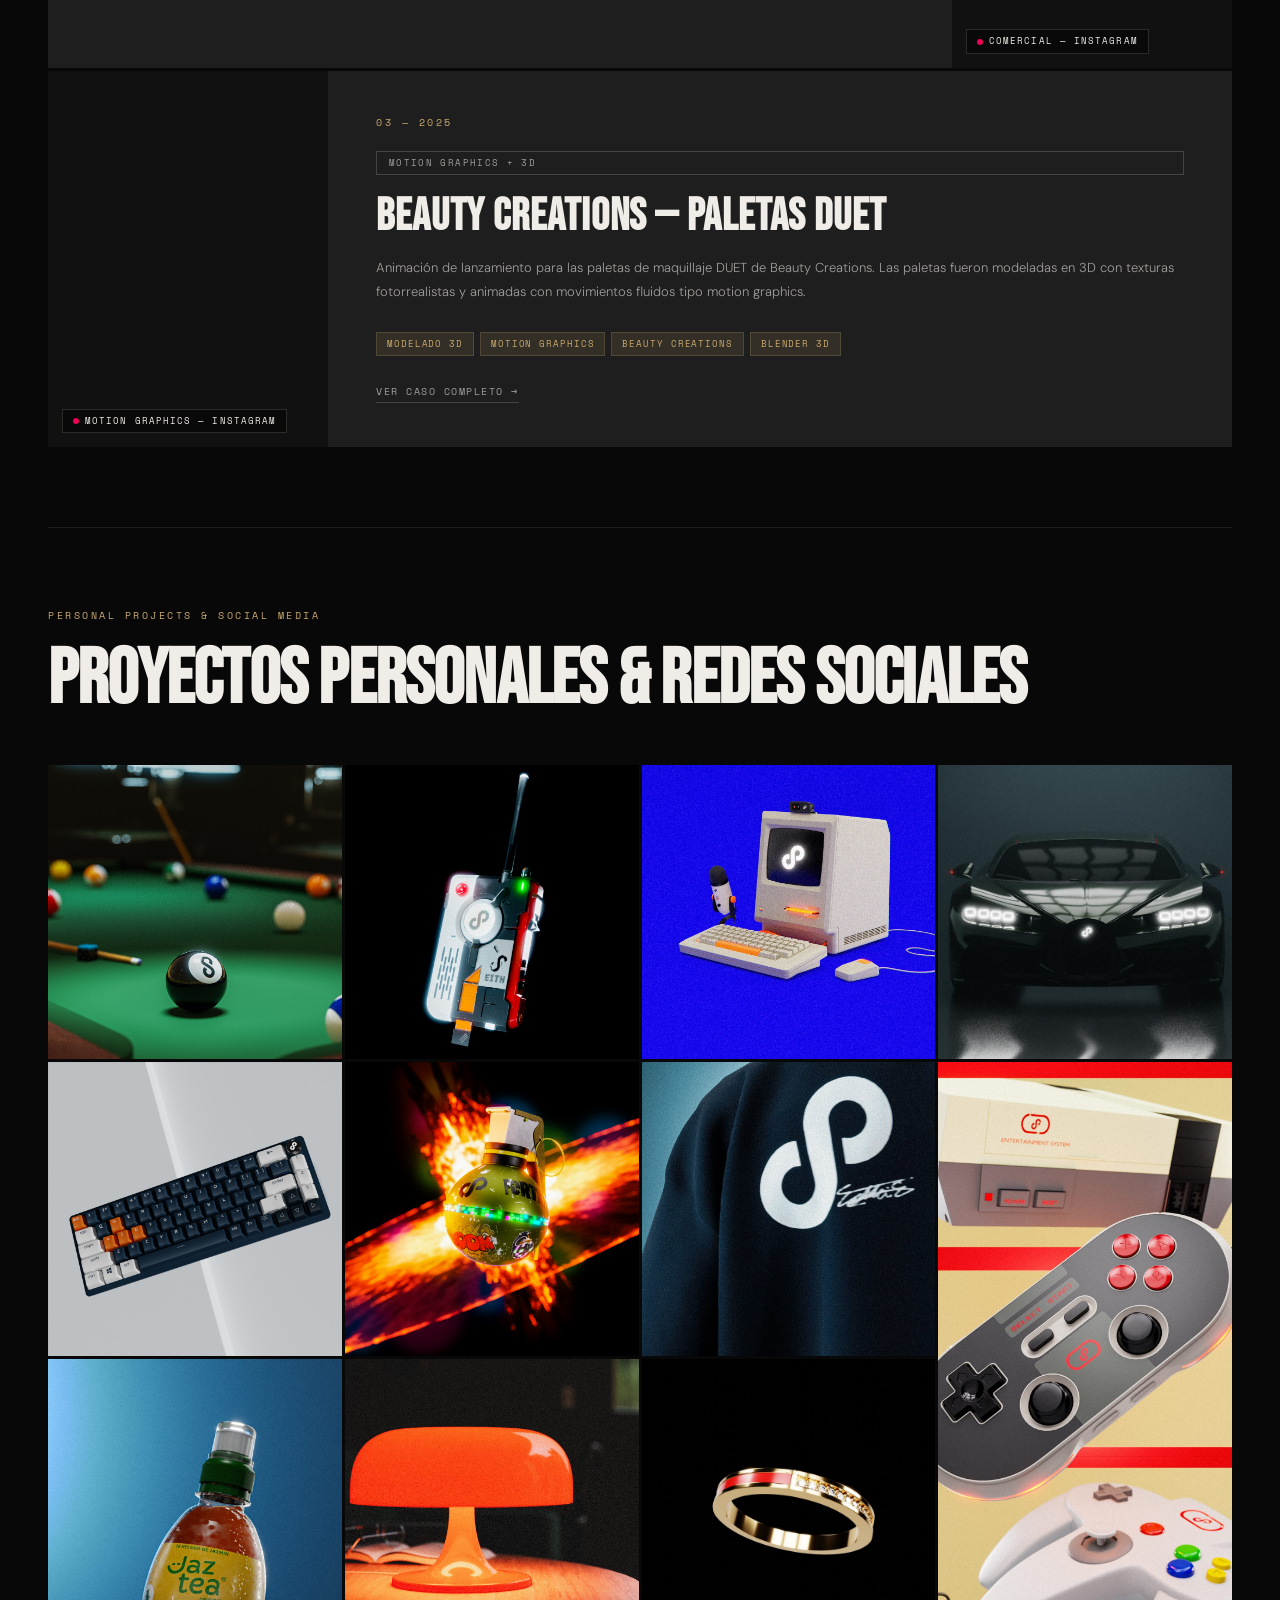
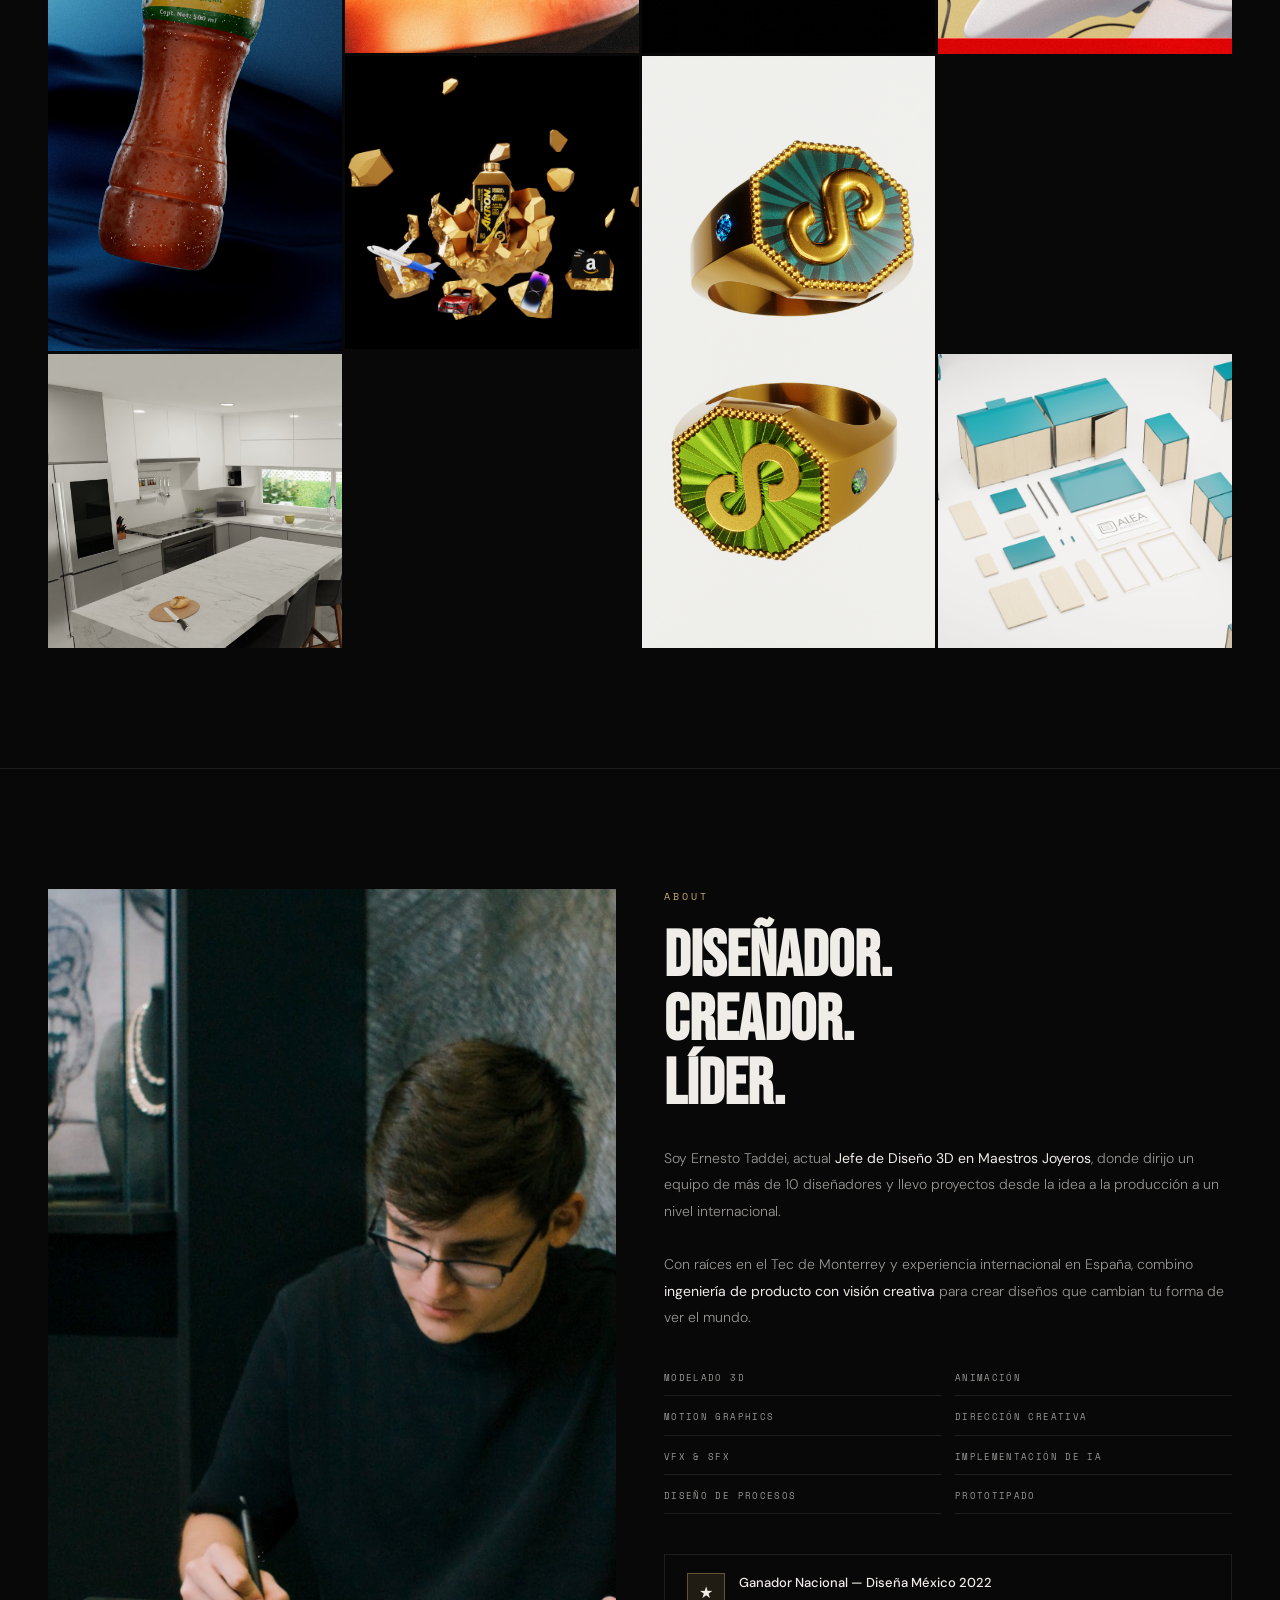
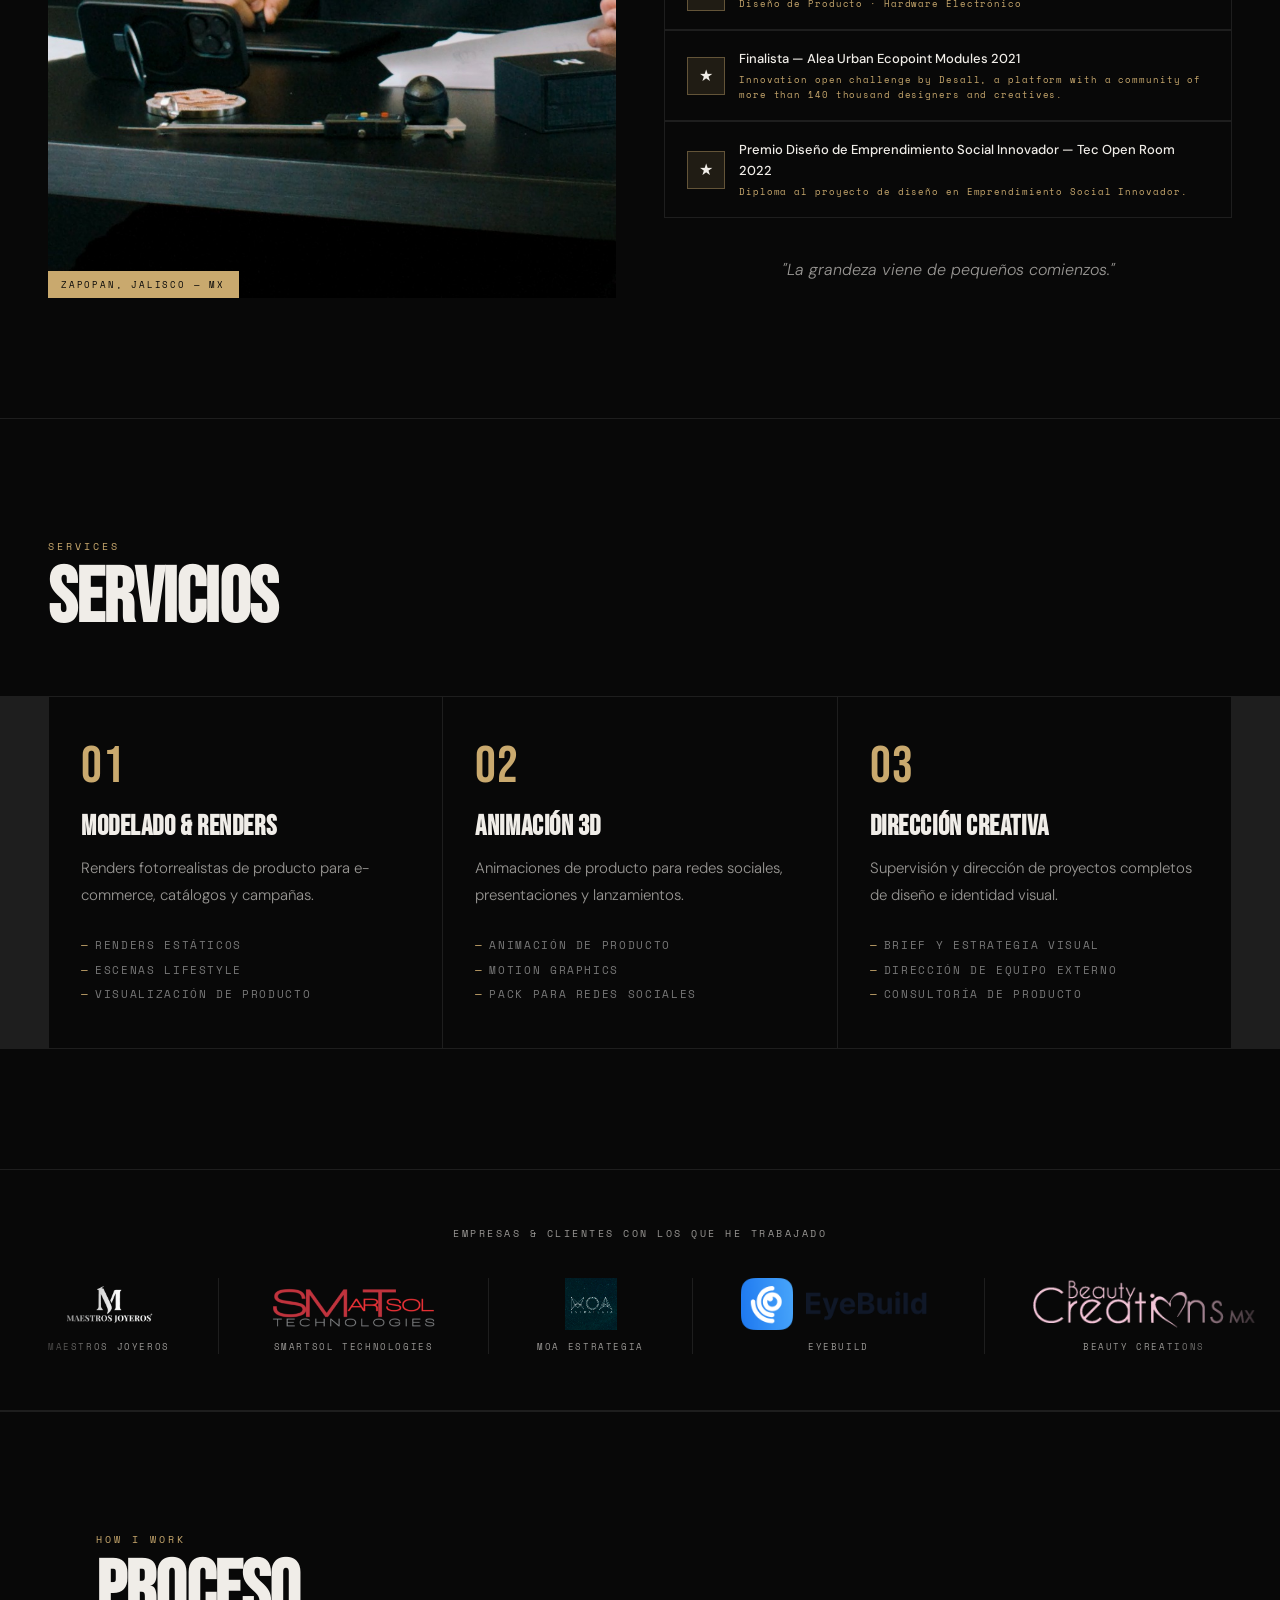
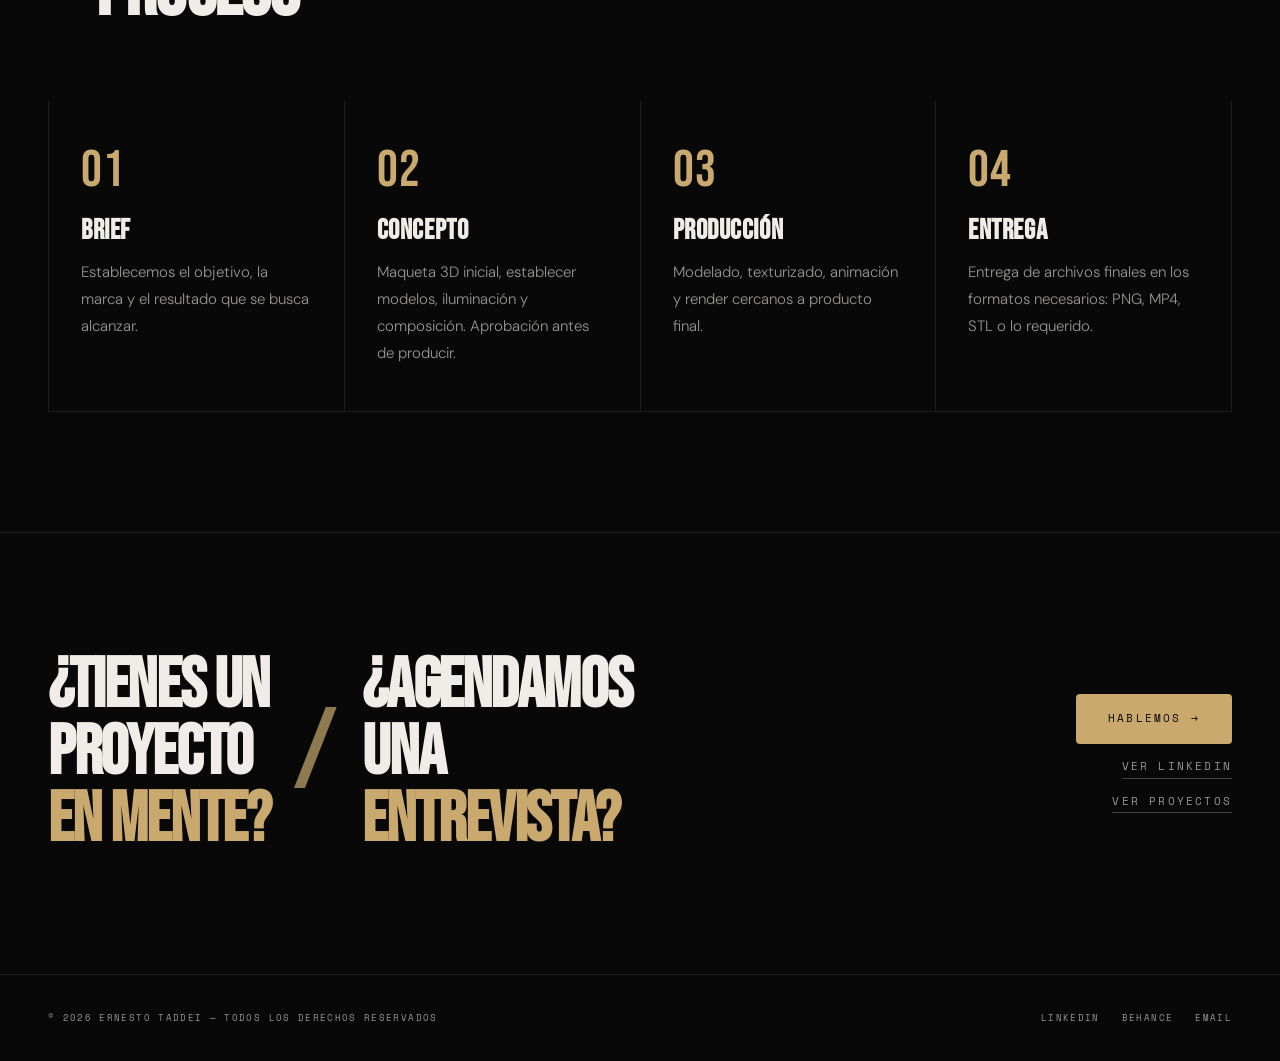
==== commit b4223430: "Agrega tercer premio en la sección About Co-Authored-By: Claude Sonnet 5 <noreply@anthropic.com>" ====
--- a/index.html
+++ b/index.html
@@ -520,6 +520,7 @@
     </div>
     <div class="award-box"><div class="award-icon">★</div><div><div class="award-title">Ganador Nacional — Diseña México 2022</div><div class="award-sub">Diseño de Producto · Hardware Electrónico</div></div></div>
     <div class="award-box"><div class="award-icon">★</div><div><div class="award-title">Finalista — Alea Urban Ecopoint Modules 2021</div><div class="award-sub">Innovation open challenge by Desall, a platform with a community of more than 140 thousand designers and creatives.</div></div></div>
+    <div class="award-box"><div class="award-icon">★</div><div><div class="award-title">Premio Diseño de Emprendimiento Social Innovador — Tec Open Room 2022</div><div class="award-sub">Diploma al proyecto de diseño en Emprendimiento Social Innovador.</div></div></div>
     <p class="about-quote">"La grandeza viene de pequeños comienzos."</p>
   </div>
 </section>
